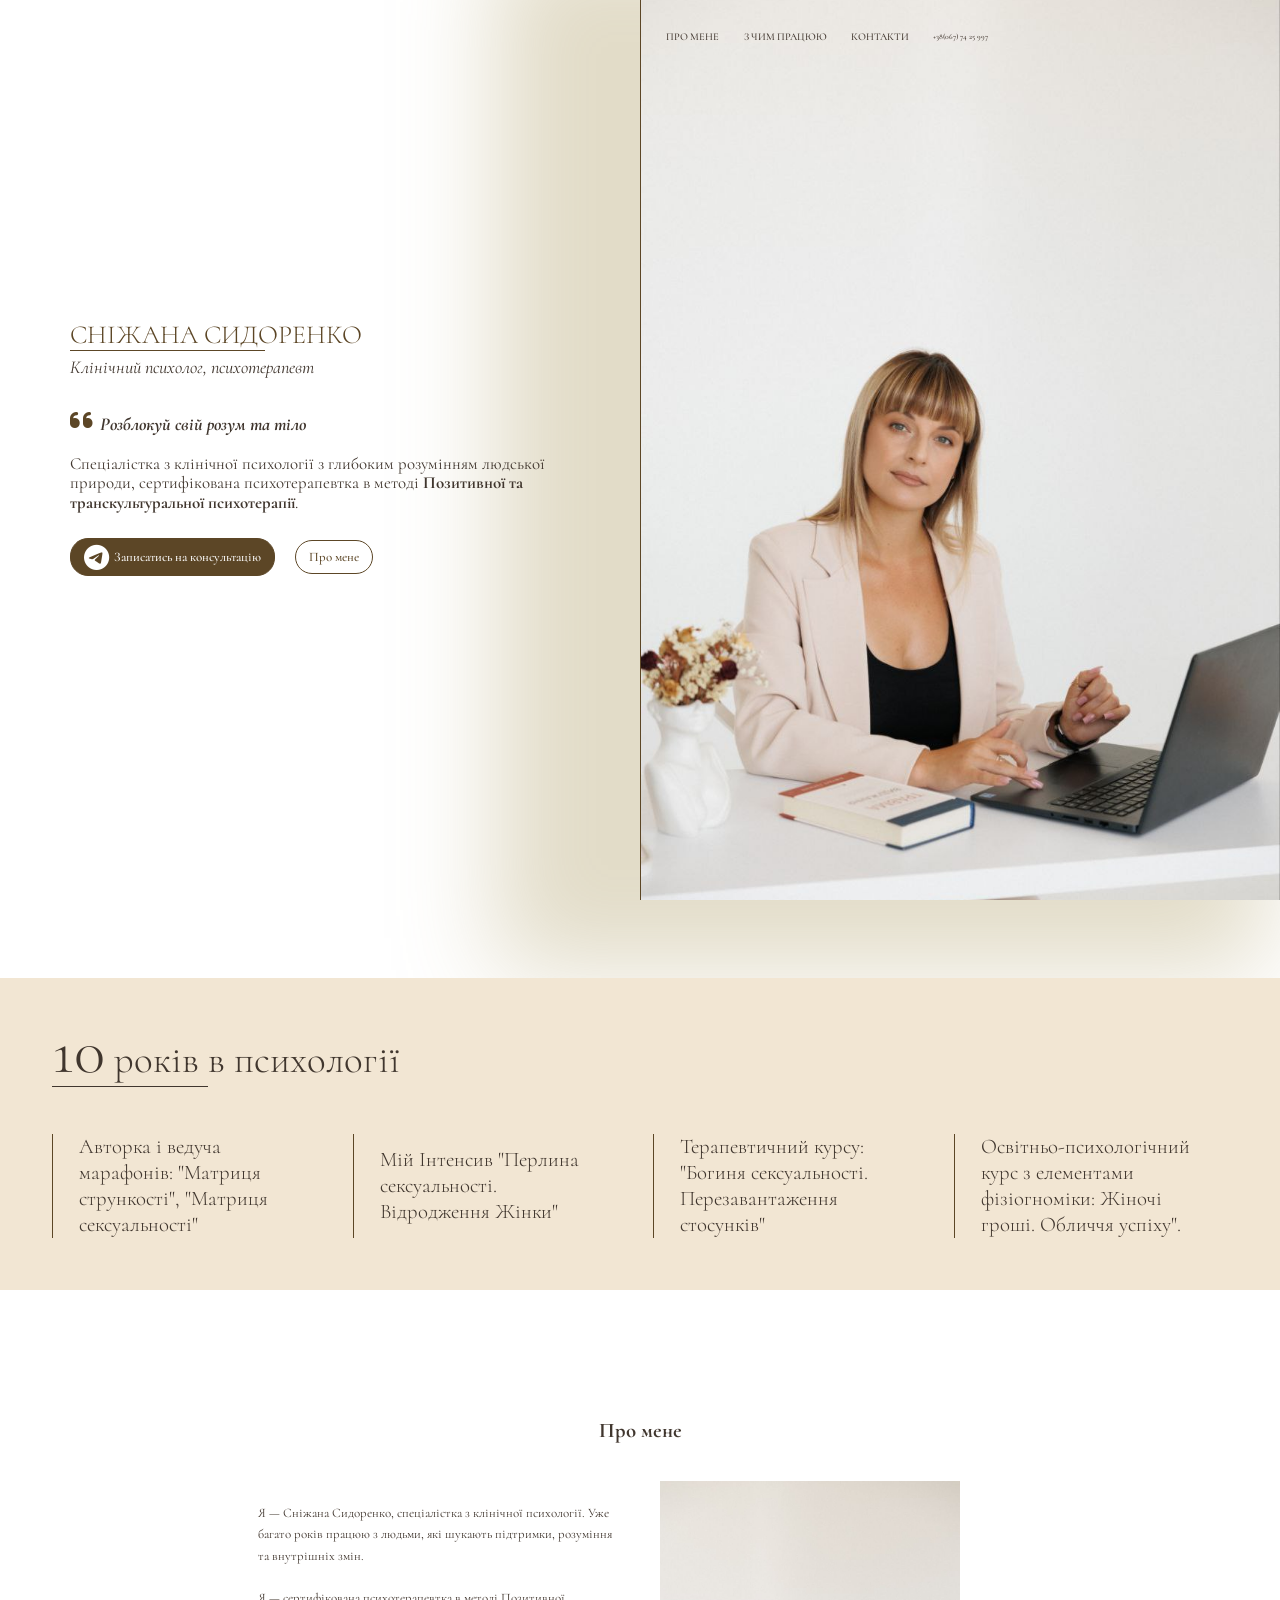
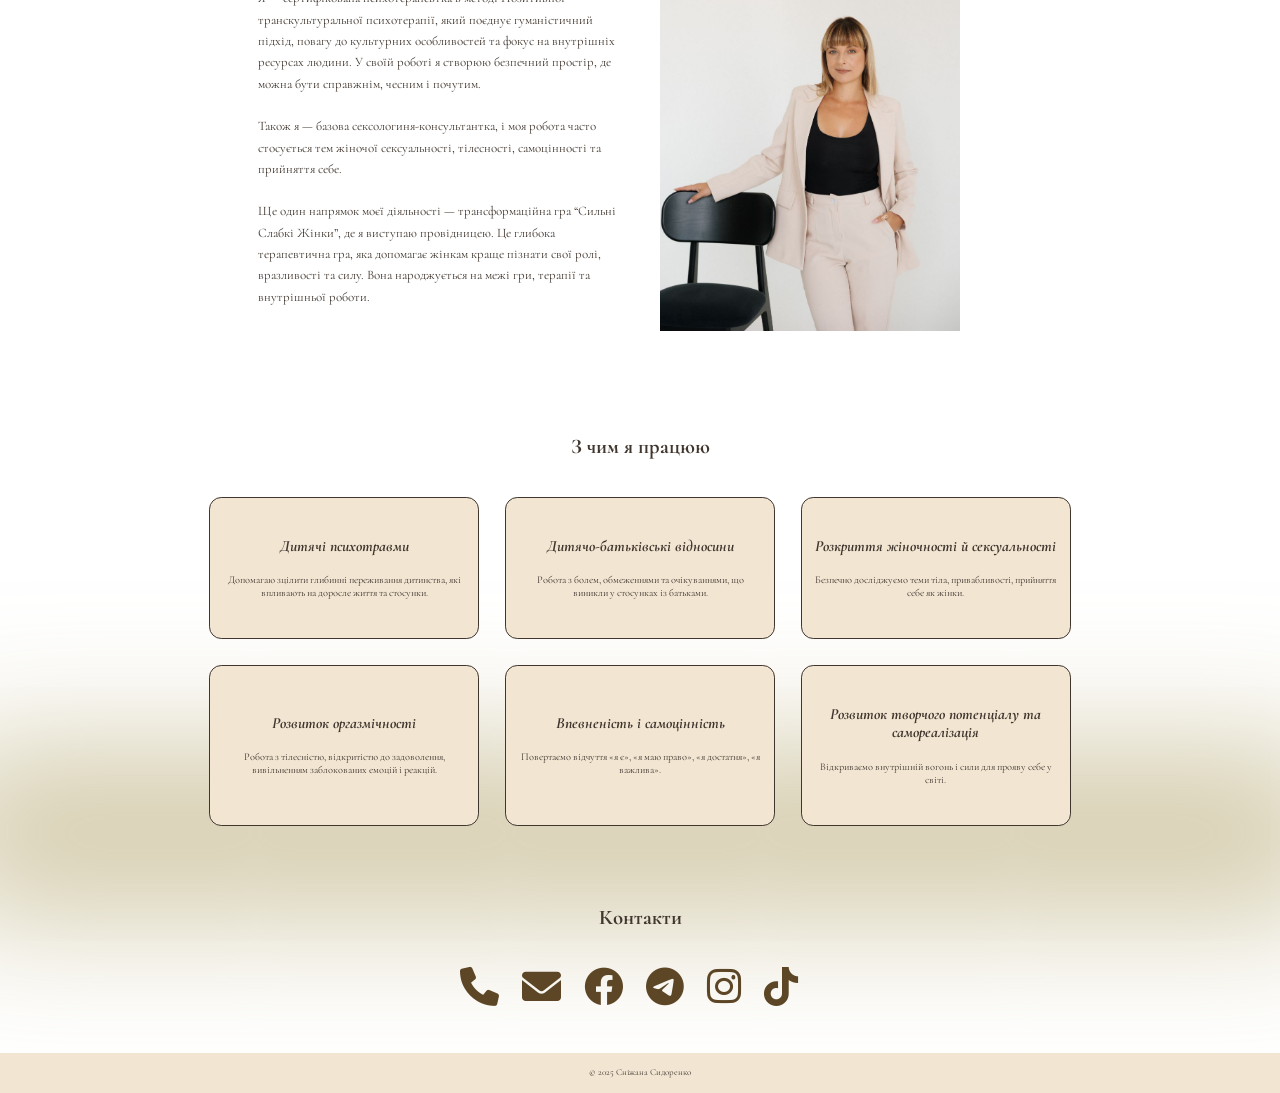
==== index.html @ c7daa20e "Add files via upload" ====
<!DOCTYPE html>
<html lang="uk">

<head>
    <meta charset="UTF-8">
    <meta name="viewport" content="width=device-width, initial-scale=1.0">
    <title>Сніжана Сидоренко</title>
    <link rel="stylesheet" href="style.css">
    <link href="https://fonts.googleapis.com/css2?family=Raleway:wght@400;700&display=swap" rel="stylesheet">
    <link rel="stylesheet" href="https://cdnjs.cloudflare.com/ajax/libs/font-awesome/6.0.0/css/all.min.css">
</head>

<body>
    <header>
        <div class="header-text">
            <div class="text reveal">
                <h1>Сніжана Сидоренко</h1>
                <em>Клінічний психолог, психотерапевт</em>
                <p>
                    <b><em> <i class="fa-solid fa-quote-left"></i>Розблокуй свій розум та тіло</em></b>
                    <br> <br>
                    Спеціалістка з клінічної психології з глибоким розумінням людської природи, сертифікована
                    психотерапевтка в методі
                    <b>Позитивної та транскультуральної психотерапії</b>.
                </p>
                <div class="buttons">
                    <a href="https://t.me/PsychologistSneg" target="_blank" class="main-button"><i
                            class="fab fa-telegram"></i>Записатись на
                        консультацію</a>
                    <a href="#about">Про мене</a>
                </div>
            </div>
        </div>
        <div class="image">
            <nav>
                <a href="#about">Про мене</a>
                <a href="#services">З чим працюю</a>
                <a href="#contact">Контакти</a>
                <a href="tel:+380677425997">+38(067) 74 25 997</a>
            </nav>
            <img src="images/1.jpeg" alt="Фото психолога">
        </div>
    </header>

    <section class="write reveal">
        <h2><span>10</span> років в психології</h2>
        <div class="list">
            <div>Авторка і ведуча марафонів: "Матриця стрункості",
                "Матриця сексуальності"</div>
            <div>Мій Інтенсив "Перлина сексуальності. Відродження Жінки"</div>
            <div>Терапевтичний курсу: "Богиня сексуальності. Перезавантаження стосунків"</div>
            <div>Освітньо-психологічний курс з елементами фізіогноміки: Жіночі гроші. Обличчя успіху".</div>
        </div>
    </section>

    <section id="about" class="reveal">
        <h2>Про мене</h2>
        <div class="text-about">
            <p>Я — Сніжана Сидоренко, спеціалістка з клінічної психології. Уже багато років працюю з людьми, які шукають
                підтримки,
                розуміння та внутрішніх змін. <br> <br>

                Я — сертифікована психотерапевтка в методі Позитивної транскультуральної психотерапії, який поєднує
                гуманістичний
                підхід, повагу до культурних особливостей та фокус на внутрішніх ресурсах людини. У своїй роботі я
                створюю безпечний
                простір, де можна бути справжнім, чесним і почутим. <br> <br>

                Також я — базова сексологиня-консультантка, і моя робота часто стосується тем жіночої сексуальності,
                тілесності,
                самоцінності та прийняття себе. <br> <br>

                Ще один напрямок моєї діяльності — трансформаційна гра “Сильні Слабкі Жінки”, де я виступаю провідницею.
                Це глибока
                терапевтична гра, яка допомагає жінкам краще пізнати свої ролі, вразливості та силу. Вона народжується
                на межі гри,
                терапії та внутрішньої роботи.</p>
            <img src="images/2.jpeg" alt="Сніжана Сидоренко">
        </div>


    </section>

    <section id="services" class="reveal">
        <h2>З чим я працюю</h2>
        <div class="work-grid">
            <div class="work-item">
                <em>Дитячі психотравми</em>
                <p>Допомагаю зцілити глибинні переживання дитинства, які впливають на доросле життя та стосунки.
                </p>
            </div>
            <div class="work-item">
                <em>Дитячо-батьківські відносини</em>
                <p>Робота з болем, обмеженнями та очікуваннями, що виникли у стосунках із батьками.</p>
            </div>
            <div class="work-item">
                <em>Розкриття жіночності й сексуальності</em>
                <p>Безпечно досліджуємо теми тіла, привабливості, прийняття себе як жінки.</p>
            </div>
            <div class="work-item">
                <em>Розвиток оргазмічності</em>
                <p>Робота з тілесністю, відкритістю до задоволення, вивільненням заблокованих емоцій і реакцій.</p>
            </div>
            <div class="work-item">
                <em>Впевненість і самоцінність</em>
                <p>Повертаємо відчуття «я є», «я маю право», «я достатня», «я важлива».</p>
            </div>
            <div class="work-item">
                <em>Розвиток творчого потенціалу та самореалізація</em>
                <p>Відкриваємо внутрішній вогонь і сили для прояву себе у світі.
                </p>
            </div>
        </div>
    </section>

    <section id="contact" class="reveal">
        <h2>Контакти</h2>
        <div class="contacts">
            <div class="icons">
                <a href="tel:+380677425997"><i class="fa-solid fa-phone"></i></a>
                <a href="mailto:cnejok4@gmail.com"><i class="fas fa-envelope"></i></a>
                <a target="_blank"
                    href="https://www.facebook.com/people/%D0%A1%D0%B8%D0%B4%D0%BE%D1%80%D0%B5%D0%BD%D0%BA%D0%BE-%D0%A1%D0%BD%D1%96%D0%B6%D0%B0%D0%BD%D0%B0/pfbid0323QjcKjponTv8H97LhaGajrNtHAAuqPMR6hHQBJWo1WVkYhXFxsLwSu2cYPGvRdwl/?rdid=iK1Uwpku7ucHTf07&share_url=https%3A%2F%2Fwww.facebook.com%2Fshare%2F1EVuGvAqHb%2F"><i
                        class="fab fa-facebook"></i></a>
                <a href="https://t.me/PsychologistSneg" target="_blank"><i class="fab fa-telegram"></i></a>
                <a href="https://www.instagram.com/psycholog__snizhana_sydorenko" class="main-button" target="_blank">
                    <i class="fab fa-instagram"></i>
                </a>
                <a href="https://www.tiktok.com/@sydorenkopsychologist" class="main-button" target="_blank">
                    <i class="fab fa-tiktok"></i>
                </a>
            </div>
        </div>
    </section>

    <footer>
        <p>&copy; 2025 Сніжана Сидоренко</p>
    </footer>
    <script>
        const reveals = document.querySelectorAll('.reveal');

        const observer = new IntersectionObserver((entries) => {
            entries.forEach(entry => {
                if (entry.isIntersecting) {
                    entry.target.classList.add('active');
                }
            });
        }, { threshold: 0.1 });

        reveals.forEach(el => observer.observe(el));
    </script>
</body>

</html>
---- style.css ----
@import url('https://fonts.googleapis.com/css2?family=Cormorant:ital,wght@0,300..700;1,300..700&display=swap');

:root {
  --main_color: #5c4626;
  --text_color: #40362e;
  --back-color: #f2e6d3;
}

*,
::before,
::after {
  padding: 0;
  margin: 0;
  box-sizing: border-box;
}

html {
  font-size: 13px;
}

body {
  font-family: 'Cormorant', sans-serif;
  color: var(--text_color);
  scroll-behavior: smooth;
  line-height: 1.64rem;
}

.reveal {
  opacity: 0;
  transform: translateY(40px);
  transition: all 0.8s ease;
}
.reveal.active {
  opacity: 1;
  transform: translateY(0);
}

header {
  animation: fadeIn 2s;
  display: grid;
  grid-template-columns: 1fr 1fr;
  height: 100vh;
  position: relative;
}

.header-text {
  display: flex;
  flex-direction: column;
  justify-content: center;
  padding: 2rem;
}

.text {
  width: 500px;
  margin: 70px auto;
  z-index: 10;
}

.pt-4 {
  padding-top: 8rem;
}

h1 {
  margin-bottom: 0.9rem;
  position: relative;
  display: flex;
  align-items: center;
  text-transform: uppercase;
  font-weight: 200;
  color: var(--main_color);
  line-height: 1.7rem;
}

h2 span {
  font-size: 5rem;
}

h1::after {
  content: '';
  position: absolute;
  left: 0;
  top: 2rem;
  width: 15rem;
  background-color: var(--main_color);
  height: 1px;
}

.text p {
  margin: 2rem 0;
  font-size: 1.3rem;
  line-height: 1.5rem;
}

.text em {
  font-size: 1.4rem;
}

.text em i {
  font-size: 2rem;
  color: var(--main_color);
  padding-right: 0.5rem;
}

.buttons {
  display: flex;
  align-items: center;
}

.buttons a {
  display: flex;
  align-items: center;
  border-radius: 18px;
  border: 1px solid var(--main_color);
  padding: 0.4rem 1rem;
  text-decoration: none;
  transition: background-color 0.3s, color 0.3s;
  margin-right: 1.5rem;
  color: var(--main_color);
  font-weight: 500;
}

.buttons a i {
  margin-right: 5px;
  font-size: 2rem;
}

.buttons a:hover {
  background-color: var(--main_color);
  color: #fff;
}

.buttons a:hover i {
  color: var(--main_color);
}

.buttons a.main-button {
  background-color: var(--main_color);
  color: #fff;
}

.buttons a.main-button:hover {
  background-color: #fff;
  color: var(--main_color);
}

.image {
  display: flex;
  align-items: center;
  justify-content: center;
  position: relative;
  box-shadow: -80px 6px 92px 64px rgba(173, 156, 97, 0.35);
  border-left: 1px solid var(--main_color);
}

.image img {
  width: 100%;
  object-fit: cover;
  height: 100vh;
}

nav {
  display: flex;
  justify-content: flex-end;
  padding: 1rem;
  position: absolute;
  left: 0;
  top: 1rem;
  z-index: 10;
}

nav a {
  color: var(--text_color);
  text-decoration: none;
  margin: 0 0.9375rem;
  font-weight: 500;
  text-transform: uppercase;
  transition: color 0.3s;
  font-size: 0.8rem;
}

nav a:last-child {
  font-size: 0.6rem;
}

nav a:hover {
  color: var(--main_color);
}

.write {
  max-width: 100%;
  background-color: var(--back-color);
  margin-top: 6rem;
  padding: 4rem;
}

.write h2 {
  position: relative;
  text-align: left;
  font-size: 3rem;
  font-weight: 200;
  line-height: 3.4rem;
}

.write h2::after {
  content: '';
  position: absolute;
  left: 0;
  top: 4.3rem;
  width: 12rem;
  background-color: var(--text_color);
  height: 1px;
}

.list {
  display: grid;
  grid-template-columns: 1fr 1fr 1fr 1fr;
  gap: 2rem;
  margin-top: 4rem;
}

.list div {
  padding: 0 2rem;
  border-left: 1px solid var(--main_color);
  display: flex;
  align-items: center;
  justify-content: center;
  font-size: 1.6rem;
  line-height: 2rem;
  font-weight: 200;
}

.contacts {
  display: flex;
  flex-direction: column;
  align-items: center;
  justify-content: center;
}

.contacts a {
  display: flex;
  align-items: center;
  text-decoration: none;
  margin-bottom: 0.5rem;
  transition: color 0.3s;
  font-size: 2rem;
  color: var(--text_color);
}

.contacts a:hover {
  color: var(--main_color);
}

.contacts a:hover i {
  color: var(--main_color);
}

.contacts i {
  display: flex;
  align-items: center;
  margin-right: 10px;
  transition: transform 0.3s, color 0.3s;
}

.icons {
  display: flex;
  align-items: center;
}

.icons a {
  margin-right: 1rem;
  font-size: 3em;
  color: var(--main_color);
}

.icons a:hover i {
  transform: scale(1.2);
  color: var(--second_color);
}

section {
  padding: 3.125rem 1.25rem;
  max-width: 68.75rem;
  margin: auto;
  animation: fadeInUp 1s ease-in-out;
}

#about {
  padding: 5rem;
  margin: 5rem auto 0;
}

h2 {
  margin-bottom: 3rem;
  text-align: center;
  font-size: 1.6rem;
}

.text-about {
  display: grid;
  grid-template-columns: 1fr 1fr;
  gap: 3rem;
  align-items: center;
}

.text-about img {
  max-width: 300px;
}

.images {
  display: grid;
  grid-template-columns: 1fr 1fr 1fr 1fr;
  align-items: center;
  max-width: 80%;
  margin: 3rem auto 0;
}

.images img {
  width: 10rem;
}

.work-grid {
  display: grid;
  grid-template-columns: repeat(auto-fit, minmax(17.5rem, 1fr));
  gap: 2rem;
  margin-top: 2.5rem;
}

.work-item {
  background: var(--back-color);
  padding: 3rem 1rem;
  border-radius: 0.9375rem;
  text-align: center;
  transition: transform 0.3s ease;
  display: flex;
  flex-direction: column;
  align-items: center;
  justify-content: center;
  position: relative;
  border: 1px solid var(--text_color);
}

.work-item:hover {
  transform: translateY(-0.3125rem);
}
.work-item img {
  width: 6.25rem;
  margin-bottom: 0.9375rem;
}

.work-item em,
.work-item p {
  display: flex;
  align-items: center;
  line-height: 2.8rem;
  justify-content: center;
}

.work-item em {
  font-size: 1.2rem;
  line-height: 1.4rem;
  font-weight: bold;
  margin-bottom: 1.4rem;
}

.work-item p {
  line-height: 1rem;
  font-size: 0.8rem;
}

#contact {
  max-width: 100%;
  max-width: ;
}

footer {
  background: var(--back-color);
  text-align: center;
  padding: 0.7rem 0.625rem;
  font-size: 0.7em;
  box-shadow: 1px -240px 140px 64px rgba(173, 156, 97, 0.55);
}

@keyframes fadeIn {
  from {
    opacity: 0;
  }
  to {
    opacity: 1;
  }
}
@keyframes fadeInUp {
  from {
    opacity: 0;
    transform: translateY(1.25rem);
  }
  to {
    opacity: 1;
    transform: translateY(0);
  }
}

@media only screen and (max-width: 1024px) {
  header {
    display: flex;
    flex-direction: column;
    height: auto;
  }
  .buttons {
    flex-direction: column;
    gap: 10px;
  }
  .buttons a {
    width: 90%;
    margin: 0 auto;
    text-align: center;
    align-items: center;
    justify-content: center;
  }
  nav {
    display: none;
  }
  .header-text {
    margin-bottom: 0;
    position: absolute;
    top: 0;
    z-index: 10;
  }
  h1::after {
    display: none;
  }
  .text {
    margin-top: 10px;
  }
  #about {
    margin-top: 0;
  }
  .image {
    border: 0;
  }
  .list,
  .text-about {
    display: flex;
    flex-direction: column;
  }
}

@media only screen and (max-width: 700px) {
  .text {
    width: auto;
  }
  nav {
    flex-direction: column;
  }
  nav a {
    margin-left: 10px;
  }
  #about {
    padding: 2rem;
  }
  .contacts-bottom img {
    width: 16rem;
  }
  .work-item em {
    line-height: 1.6rem;
  }
}
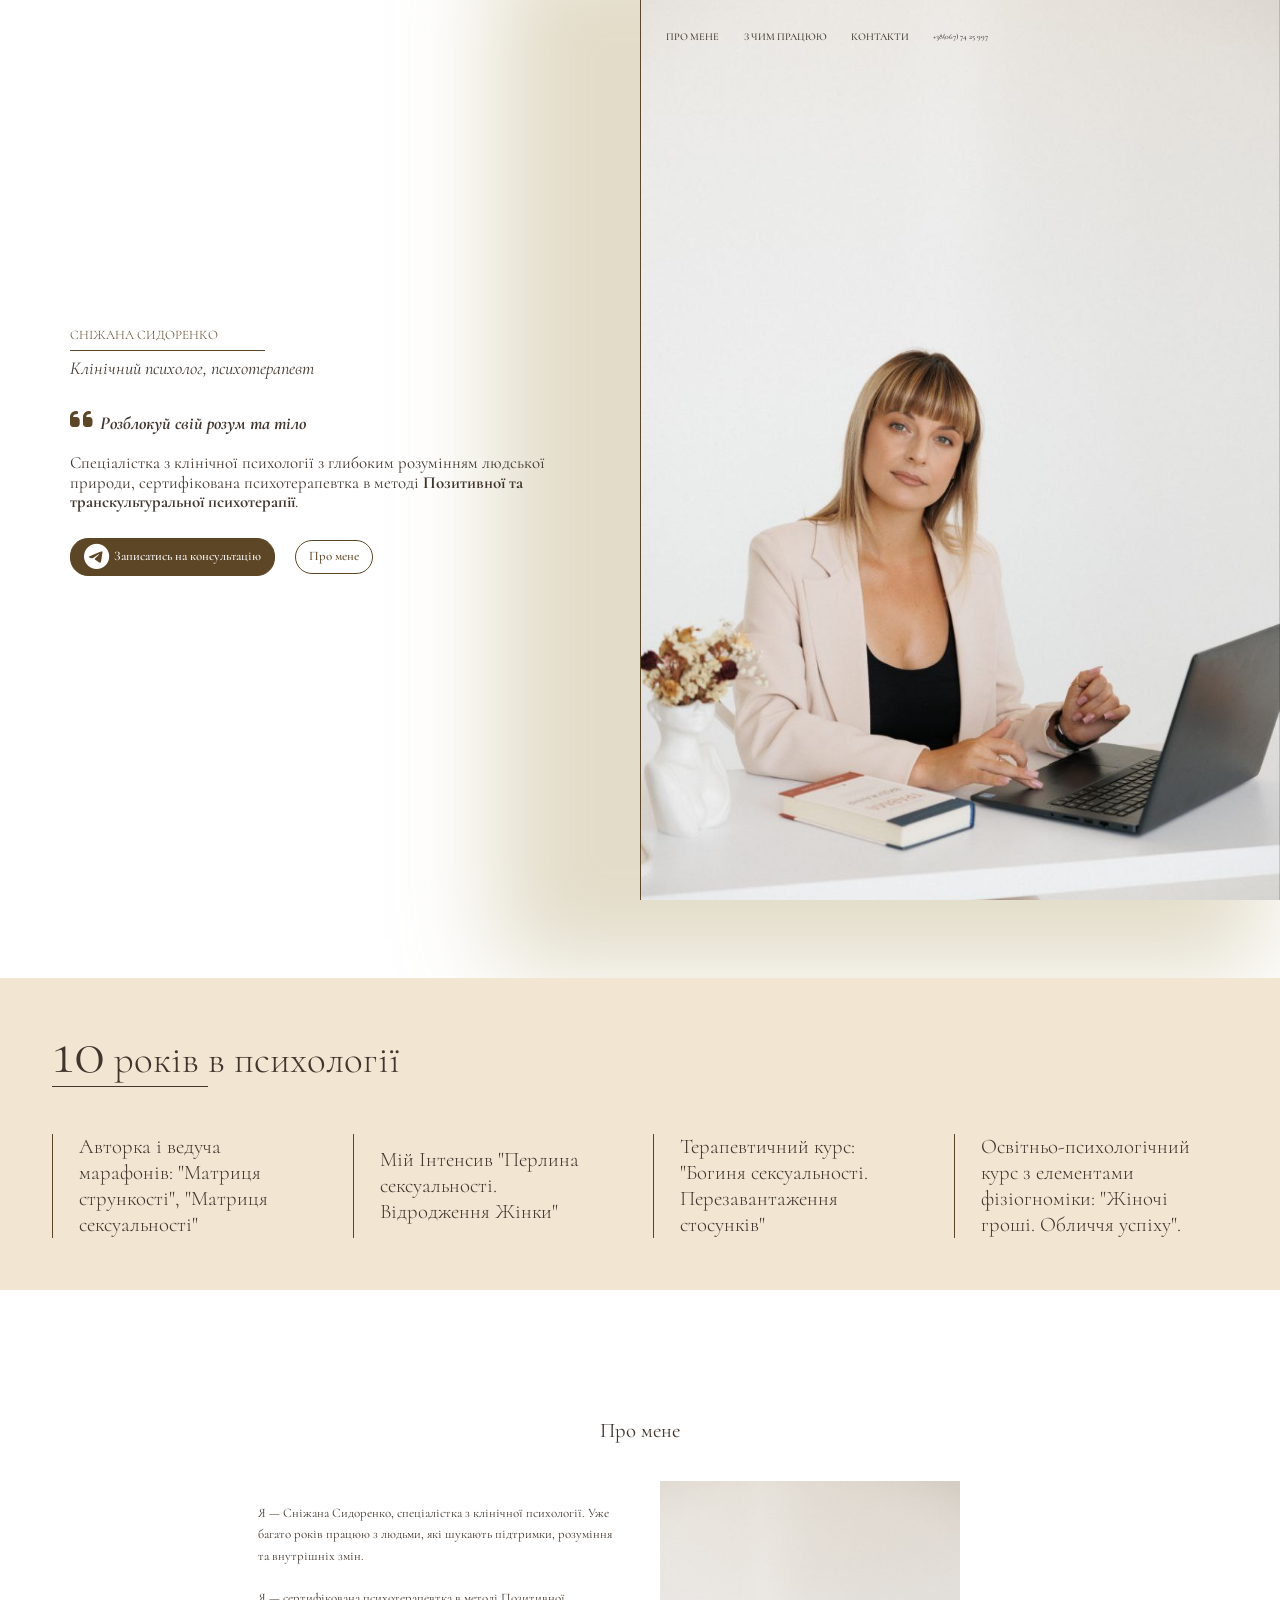
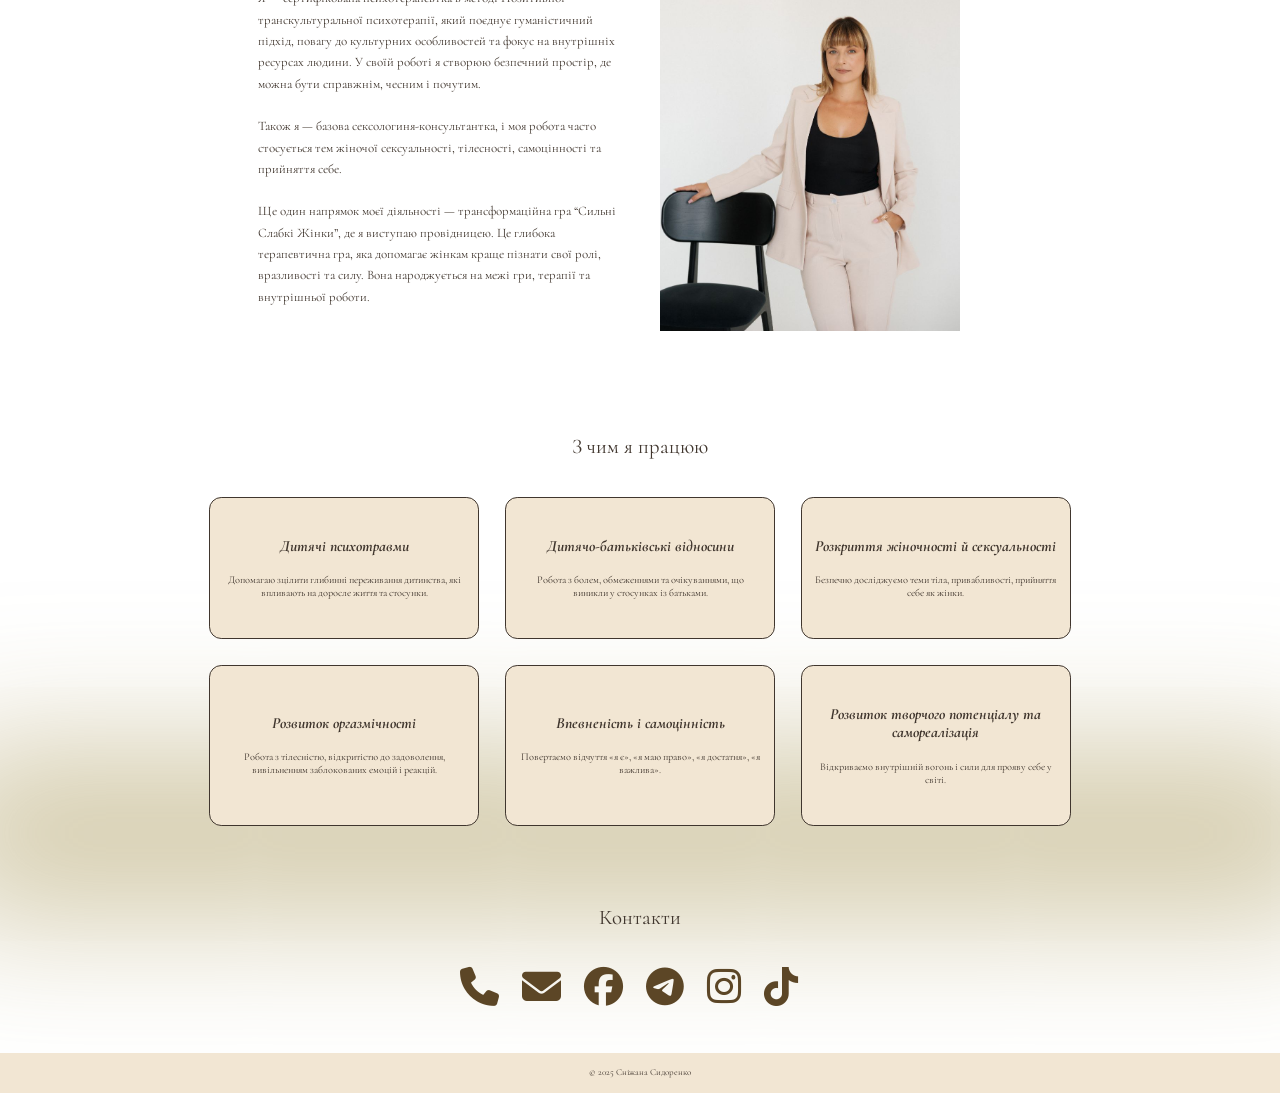
==== commit 99b05ceb: "Update index.html" ====
--- a/index.html
+++ b/index.html
@@ -6,8 +6,10 @@
     <meta name="viewport" content="width=device-width, initial-scale=1.0">
     <title>Сніжана Сидоренко</title>
     <link rel="stylesheet" href="style.css">
-    <link href="https://fonts.googleapis.com/css2?family=Raleway:wght@400;700&display=swap" rel="stylesheet">
-    <link rel="stylesheet" href="https://cdnjs.cloudflare.com/ajax/libs/font-awesome/6.0.0/css/all.min.css">
+    <link
+        href="https://fonts.googleapis.com/css2?family=Playfair+Display:wght@400;700&family=Montserrat:wght@400;700&display=swap"
+        rel="stylesheet">
+    <link rel="stylesheet" href="https://cdnjs.cloudflare.com/ajax/libs/font-awesome/6.4.0/css/all.min.css">
 </head>
 
 <body>
@@ -48,8 +50,8 @@
             <div>Авторка і ведуча марафонів: "Матриця стрункості",
                 "Матриця сексуальності"</div>
             <div>Мій Інтенсив "Перлина сексуальності. Відродження Жінки"</div>
-            <div>Терапевтичний курсу: "Богиня сексуальності. Перезавантаження стосунків"</div>
-            <div>Освітньо-психологічний курс з елементами фізіогноміки: Жіночі гроші. Обличчя успіху".</div>
+            <div>Терапевтичний курс: "Богиня сексуальності. Перезавантаження стосунків"</div>
+            <div>Освітньо-психологічний курс з елементами фізіогноміки: "Жіночі гроші. Обличчя успіху".</div>
         </div>
     </section>
 
@@ -151,4 +153,4 @@
     </script>
 </body>
 
-</html>+</html>
--- a/style.css
+++ b/style.css
@@ -6,12 +6,97 @@
   --back-color: #f2e6d3;
 }
 
+/**
+ * Reset styles by Mykhailo Petrov
+ *
+ * https://petrov.net.ua/why-do-you-need-to-clear-reset-css-styles/
+ *
+ * v.3.0.0
+ *
+ */
+
 *,
-::before,
-::after {
+*::before,
+*::after {
   padding: 0;
   margin: 0;
+  border: 0;
+  -webkit-box-sizing: border-box;
   box-sizing: border-box;
+}
+
+*:focus {
+  outline: none;
+}
+
+html,
+body {
+  height: 100%;
+  min-width: 320px;
+  line-height: 1;
+}
+
+body {
+  color: #000000;
+  font-size: 1rem;
+  -ms-text-size-adjust: 100%;
+  -moz-text-size-adjust: 100%;
+  -webkit-text-size-adjust: 100%;
+  -webkit-font-smoothing: antialiased; /* Згладжування шрифту для macOS */
+  -moz-osx-font-smoothing: grayscale; /* Згладжування шрифту для macOS */
+}
+
+input,
+button,
+textarea {
+  font-family: inherit;
+  font-size: inherit;
+  font-weight: inherit;
+  color: inherit;
+}
+
+button {
+  cursor: pointer;
+  color: inherit;
+  background-color: inherit;
+}
+
+a {
+  color: inherit;
+  text-decoration: none;
+}
+
+a:link,
+a:visited {
+  text-decoration: none;
+}
+
+a:hover {
+  text-decoration: none;
+}
+
+ul,
+ol,
+li {
+  list-style: none;
+}
+
+img {
+  max-width: 100%;
+  height: auto;
+  vertical-align: top; /* щоб не було артефактного відступу знизу */
+  object-fit: cover;
+}
+
+h1,
+h2,
+h3,
+h4,
+h5,
+h6 {
+  font-weight: inherit;
+  font-size: inherit;
+  line-height: inherit;
 }
 
 html {
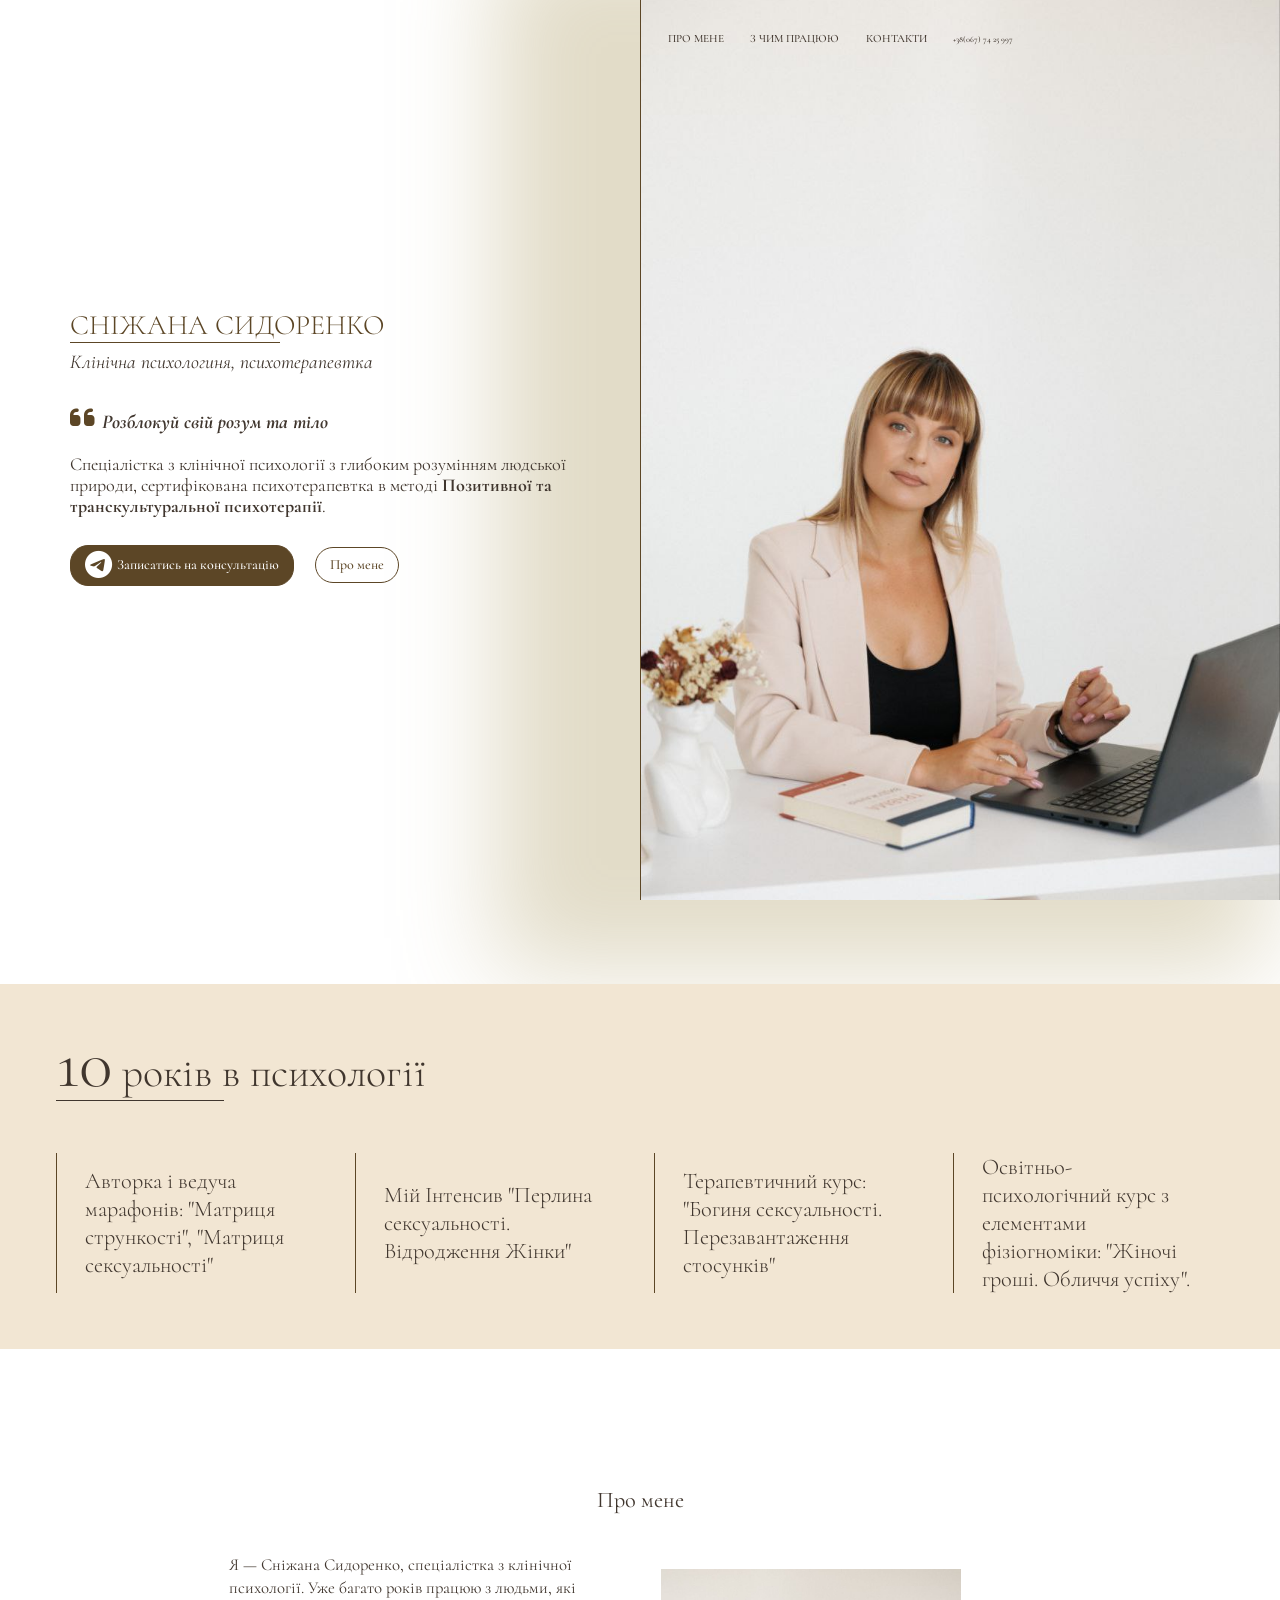
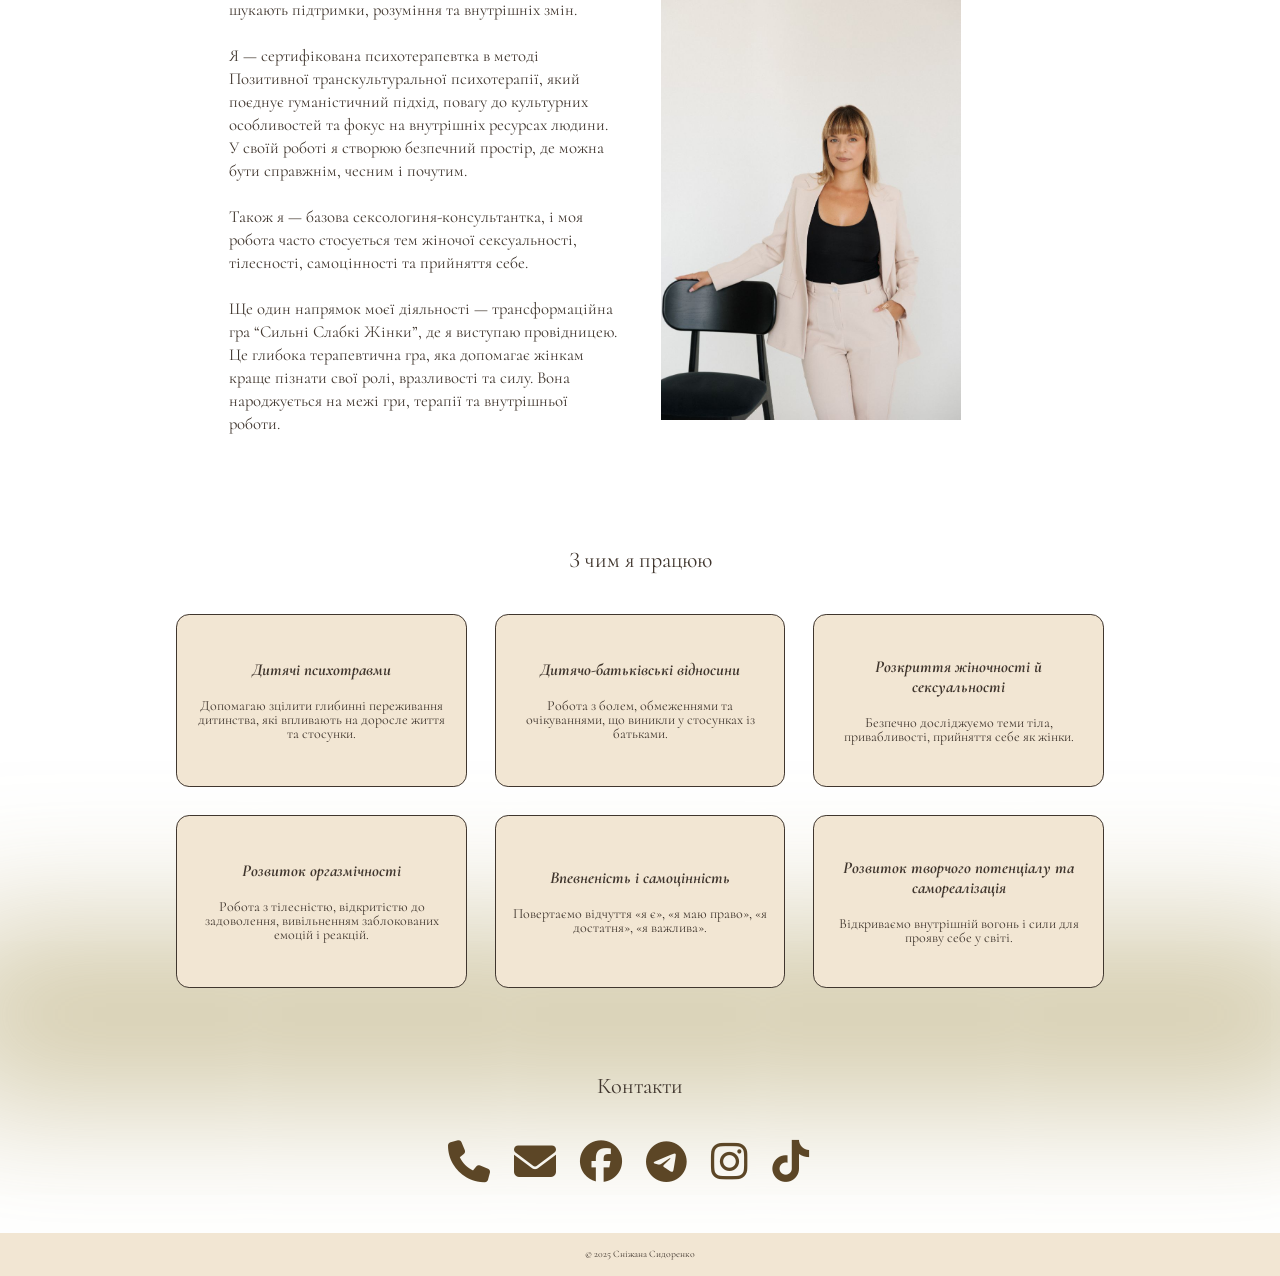
==== commit d5c67f90: "Update index.html" ====
--- a/index.html
+++ b/index.html
@@ -17,7 +17,7 @@
         <div class="header-text">
             <div class="text reveal">
                 <h1>Сніжана Сидоренко</h1>
-                <em>Клінічний психолог, психотерапевт</em>
+                <em>Клінічна психологиня, психотерапевтка</em>
                 <p>
                     <b><em> <i class="fa-solid fa-quote-left"></i>Розблокуй свій розум та тіло</em></b>
                     <br> <br>
--- a/style.css
+++ b/style.css
@@ -100,7 +100,7 @@
 }
 
 html {
-  font-size: 13px;
+  font-size: 14px;
 }
 
 body {
@@ -154,6 +154,7 @@
   font-weight: 200;
   color: var(--main_color);
   line-height: 1.7rem;
+  font-size: 2rem;
 }
 
 h2 span {
@@ -387,6 +388,10 @@
   align-items: center;
 }
 
+.text-about p {
+  font-size: 1.2rem;
+}
+
 .text-about img {
   max-width: 300px;
 }
@@ -449,7 +454,6 @@
 
 .work-item p {
   line-height: 1rem;
-  font-size: 0.8rem;
 }
 
 #contact {
@@ -548,4 +552,8 @@
   .work-item em {
     line-height: 1.6rem;
   }
-}
+
+  .image img {
+    padding-top: 105px;
+  }
+}
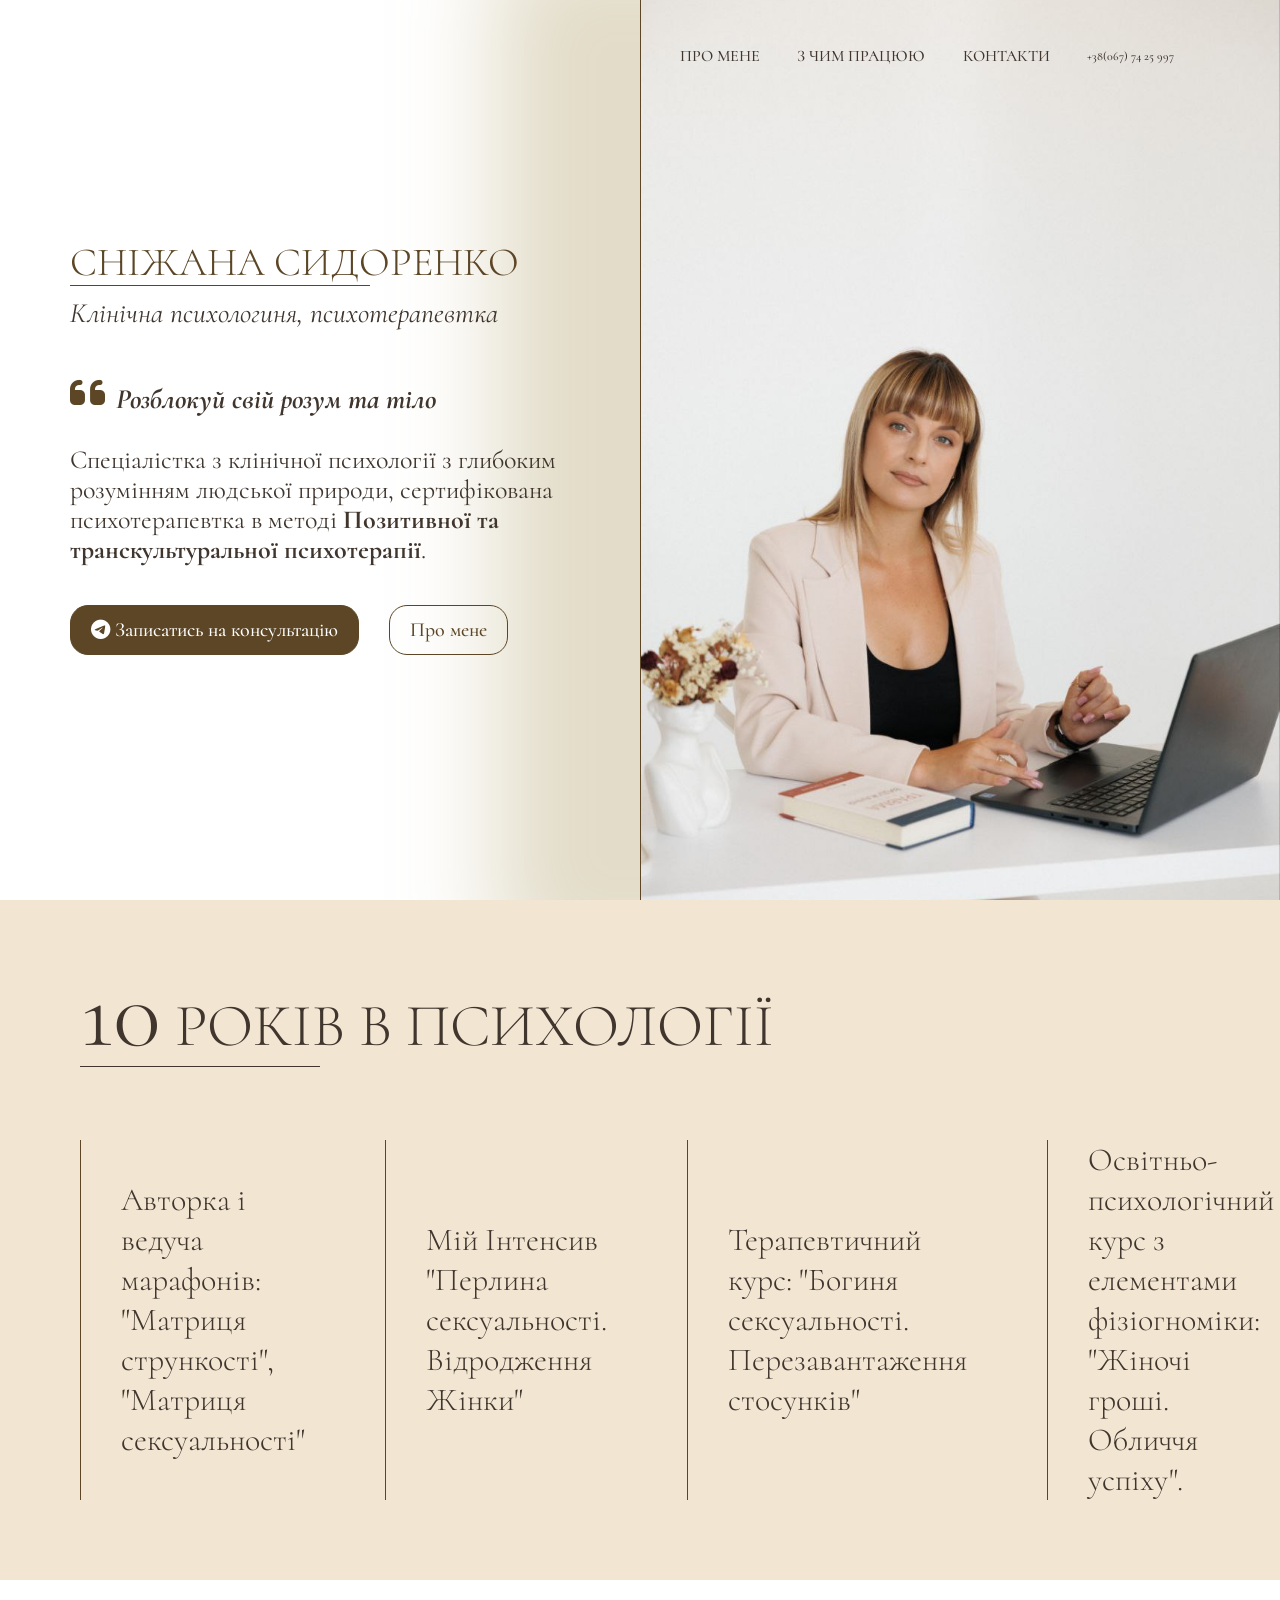
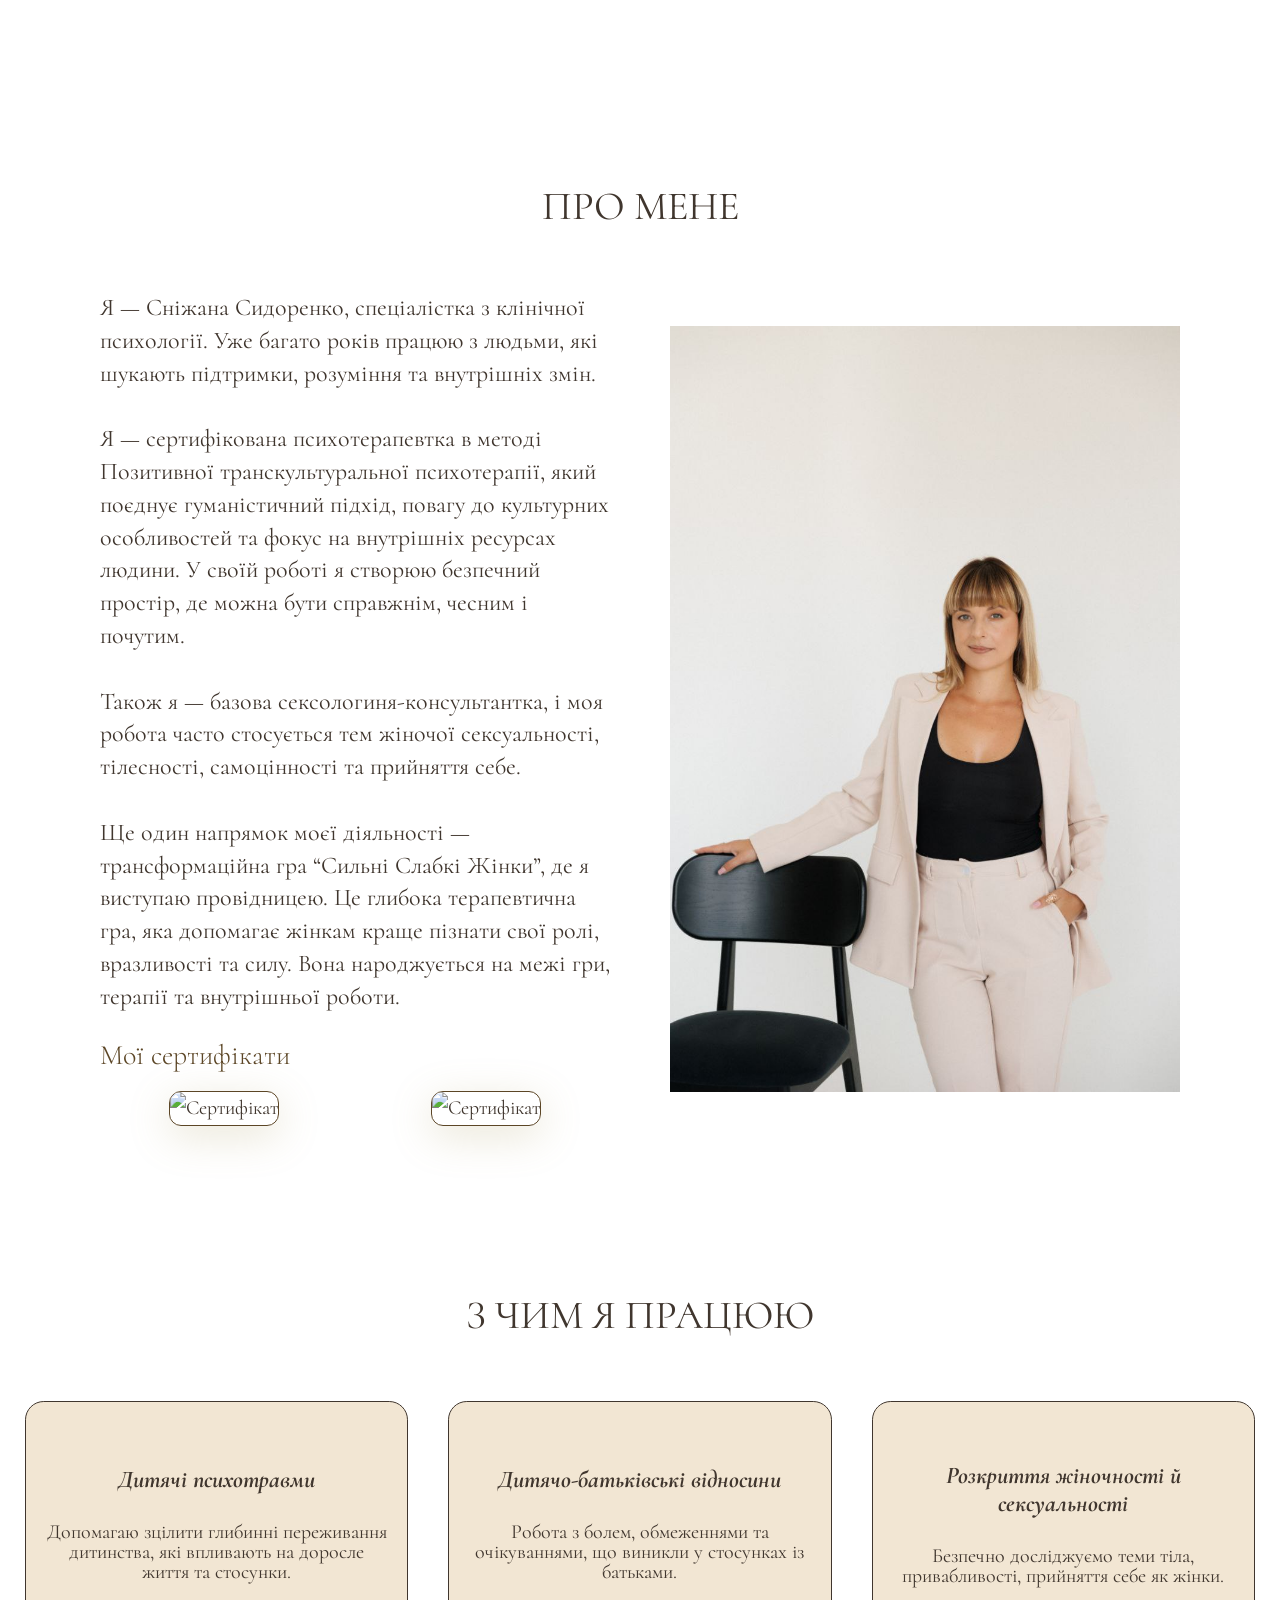
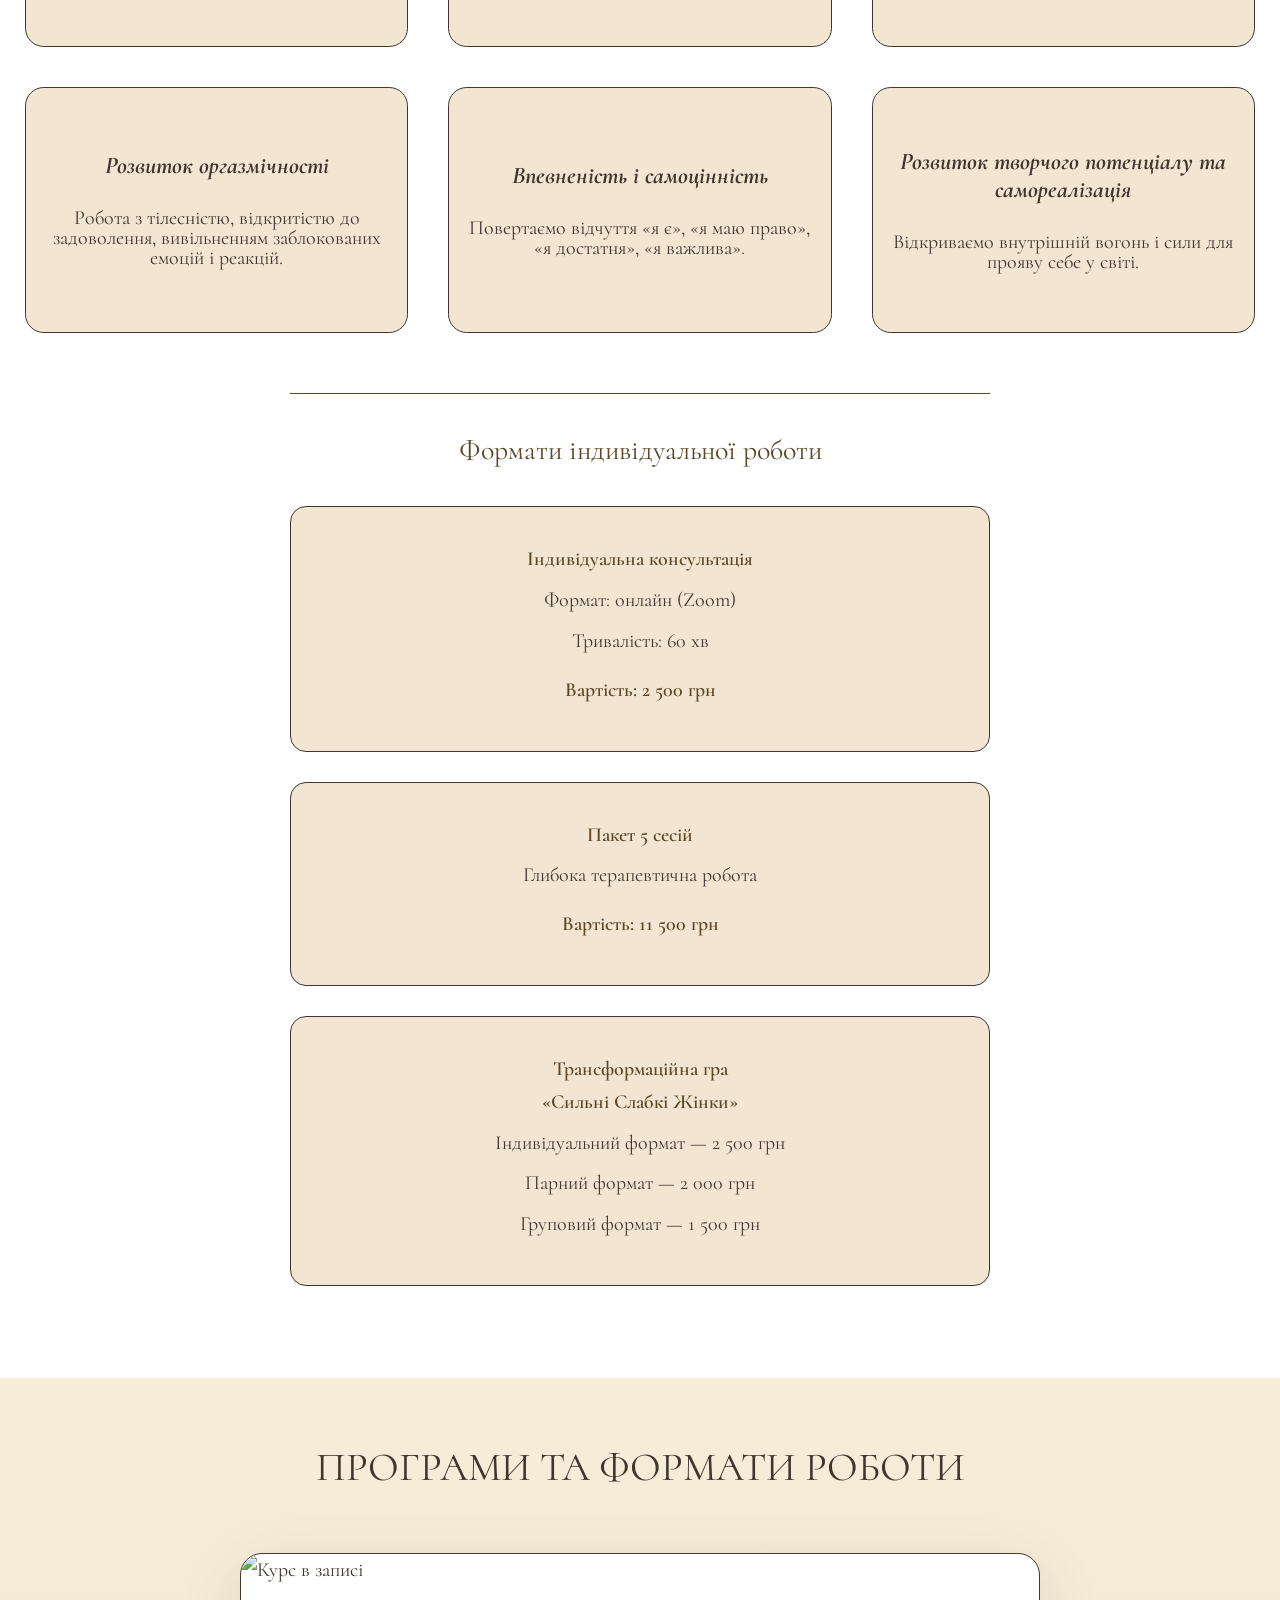
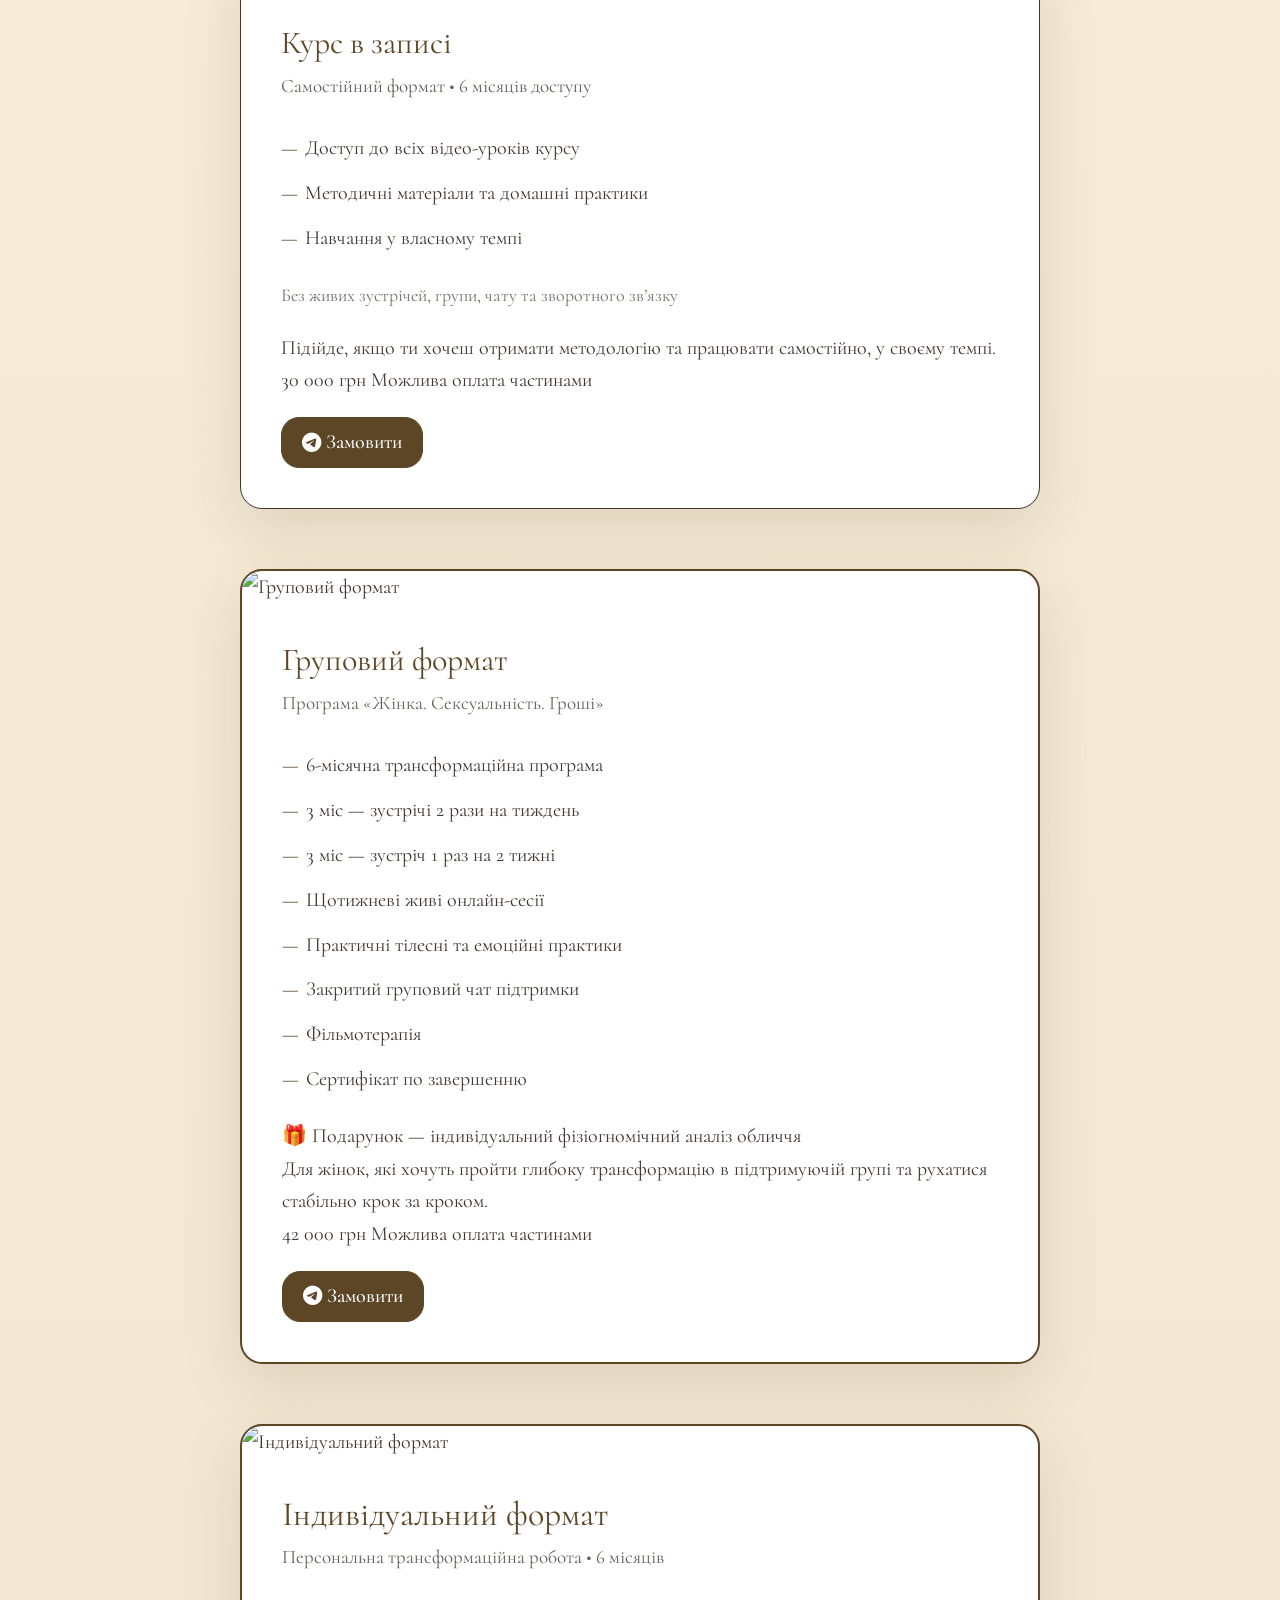
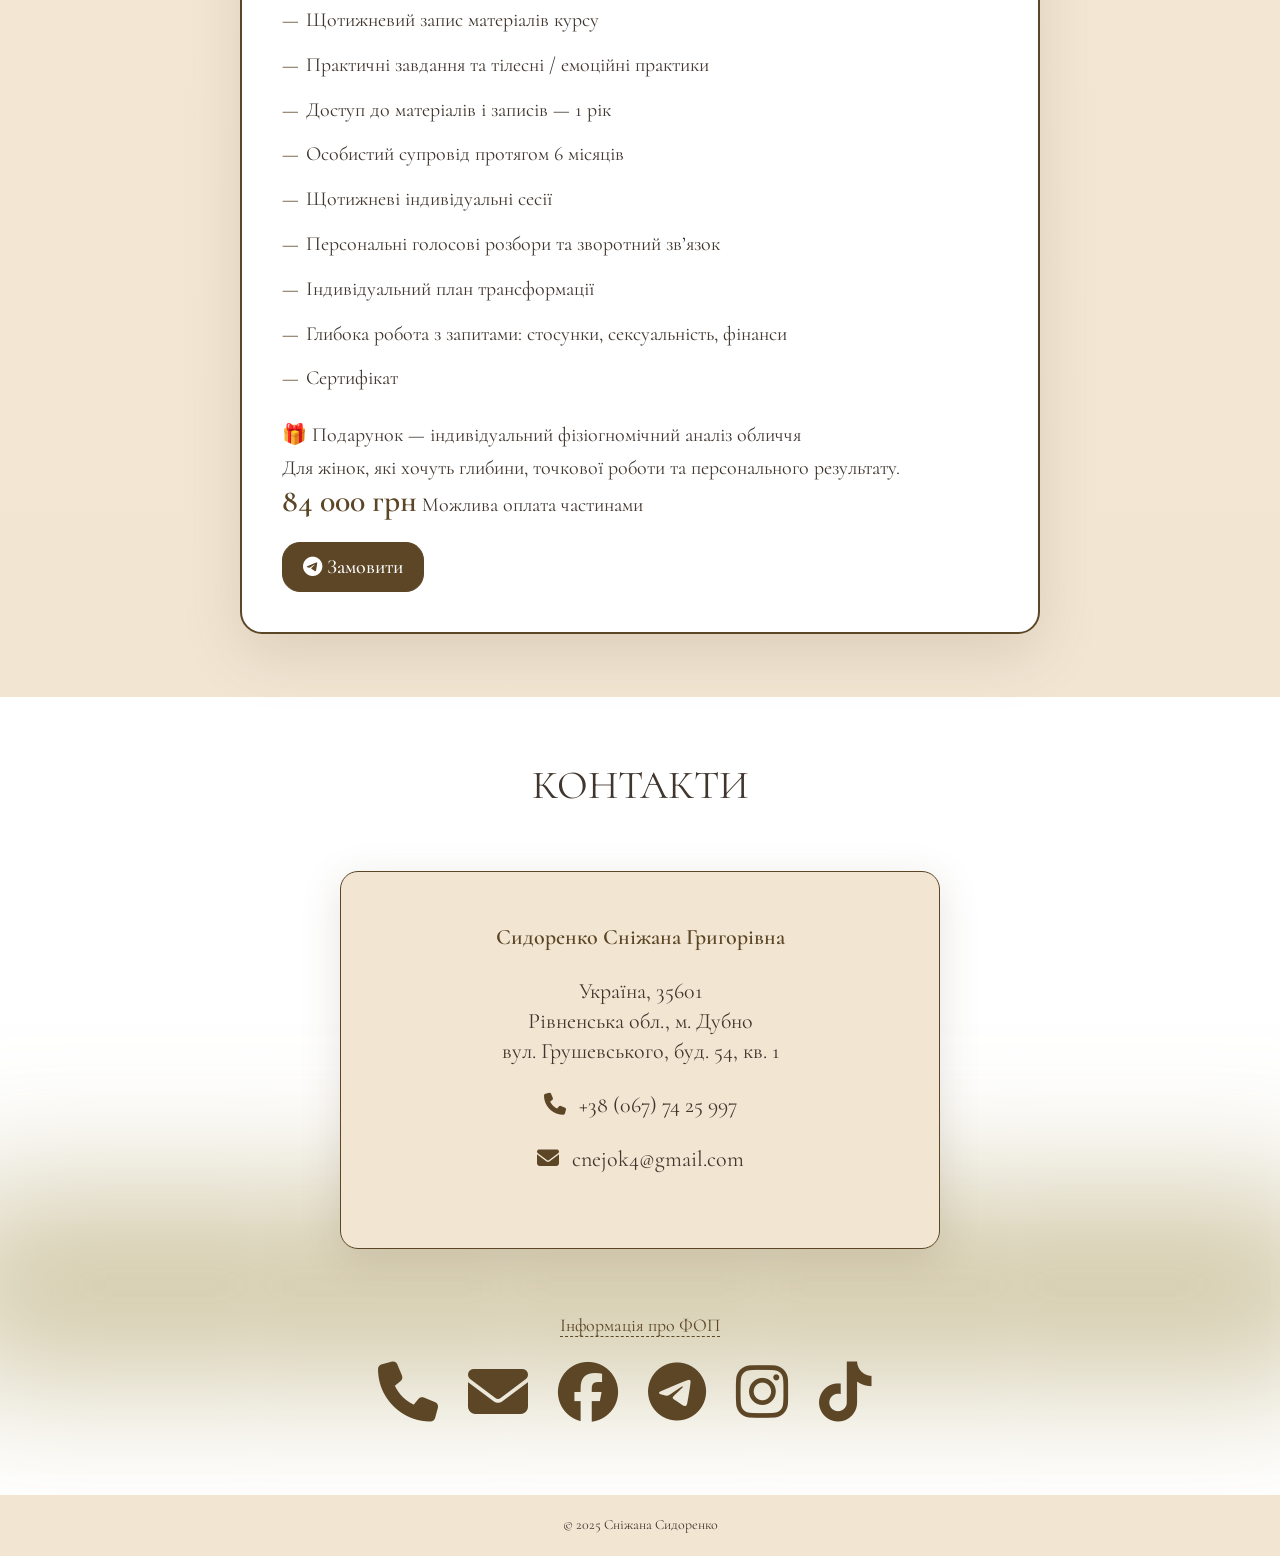
==== commit e679e9eb: "Add files via upload" ====
--- a/index.html
+++ b/index.html
@@ -1,156 +1,488 @@
-<!DOCTYPE html>
+<!doctype html>
 <html lang="uk">
-
-<head>
-    <meta charset="UTF-8">
-    <meta name="viewport" content="width=device-width, initial-scale=1.0">
+  <head>
+    <meta charset="UTF-8" />
+    <meta name="viewport" content="width=device-width, initial-scale=1.0" />
     <title>Сніжана Сидоренко</title>
-    <link rel="stylesheet" href="style.css">
+    <link rel="stylesheet" href="style.css" />
     <link
-        href="https://fonts.googleapis.com/css2?family=Playfair+Display:wght@400;700&family=Montserrat:wght@400;700&display=swap"
-        rel="stylesheet">
-    <link rel="stylesheet" href="https://cdnjs.cloudflare.com/ajax/libs/font-awesome/6.4.0/css/all.min.css">
-</head>
-
-<body>
+      href="https://fonts.googleapis.com/css2?family=Playfair+Display:wght@400;700&family=Montserrat:wght@400;700&display=swap"
+      rel="stylesheet"
+    />
+    <link
+      rel="stylesheet"
+      href="https://cdnjs.cloudflare.com/ajax/libs/font-awesome/6.4.0/css/all.min.css"
+    />
+  </head>
+
+  <body>
     <header>
-        <div class="header-text">
-            <div class="text reveal">
-                <h1>Сніжана Сидоренко</h1>
-                <em>Клінічна психологиня, психотерапевтка</em>
-                <p>
-                    <b><em> <i class="fa-solid fa-quote-left"></i>Розблокуй свій розум та тіло</em></b>
-                    <br> <br>
-                    Спеціалістка з клінічної психології з глибоким розумінням людської природи, сертифікована
-                    психотерапевтка в методі
-                    <b>Позитивної та транскультуральної психотерапії</b>.
-                </p>
-                <div class="buttons">
-                    <a href="https://t.me/PsychologistSneg" target="_blank" class="main-button"><i
-                            class="fab fa-telegram"></i>Записатись на
-                        консультацію</a>
-                    <a href="#about">Про мене</a>
-                </div>
-            </div>
-        </div>
-        <div class="image">
-            <nav>
-                <a href="#about">Про мене</a>
-                <a href="#services">З чим працюю</a>
-                <a href="#contact">Контакти</a>
-                <a href="tel:+380677425997">+38(067) 74 25 997</a>
-            </nav>
-            <img src="images/1.jpeg" alt="Фото психолога">
-        </div>
+      <div class="header-text">
+        <div class="text reveal">
+          <h1>Сніжана Сидоренко</h1>
+          <em>Клінічна психологиня, психотерапевтка</em>
+          <p>
+            <b
+              ><em>
+                <i class="fa-solid fa-quote-left"></i>Розблокуй свій розум та
+                тіло</em
+              ></b
+            >
+            <br />
+            <br />
+            Спеціалістка з клінічної психології з глибоким розумінням людської
+            природи, сертифікована психотерапевтка в методі
+            <b>Позитивної та транскультуральної психотерапії</b>.
+          </p>
+          <div class="buttons">
+            <a
+              href="https://t.me/PsychologistSneg"
+              target="_blank"
+              class="main-button"
+              ><i class="fab fa-telegram"></i>Записатись на консультацію</a
+            >
+            <a href="#about">Про мене</a>
+          </div>
+        </div>
+      </div>
+      <div class="image">
+        <nav>
+          <a href="#about">Про мене</a>
+          <a href="#services">З чим працюю</a>
+          <a href="#contact">Контакти</a>
+          <a href="tel:+380677425997">+38(067) 74 25 997</a>
+        </nav>
+        <img src="images/1.jpeg" alt="Фото психолога" />
+      </div>
     </header>
 
     <section class="write reveal">
-        <h2><span>10</span> років в психології</h2>
-        <div class="list">
-            <div>Авторка і ведуча марафонів: "Матриця стрункості",
-                "Матриця сексуальності"</div>
-            <div>Мій Інтенсив "Перлина сексуальності. Відродження Жінки"</div>
-            <div>Терапевтичний курс: "Богиня сексуальності. Перезавантаження стосунків"</div>
-            <div>Освітньо-психологічний курс з елементами фізіогноміки: "Жіночі гроші. Обличчя успіху".</div>
-        </div>
+      <h2><span>10</span> років в психології</h2>
+      <div class="list">
+        <div>
+          Авторка і ведуча марафонів: "Матриця стрункості", "Матриця
+          сексуальності"
+        </div>
+        <div>Мій Інтенсив "Перлина сексуальності. Відродження Жінки"</div>
+        <div>
+          Терапевтичний курс: "Богиня сексуальності. Перезавантаження стосунків"
+        </div>
+        <div>
+          Освітньо-психологічний курс з елементами фізіогноміки: "Жіночі гроші.
+          Обличчя успіху".
+        </div>
+      </div>
     </section>
 
     <section id="about" class="reveal">
-        <h2>Про мене</h2>
-        <div class="text-about">
-            <p>Я — Сніжана Сидоренко, спеціалістка з клінічної психології. Уже багато років працюю з людьми, які шукають
-                підтримки,
-                розуміння та внутрішніх змін. <br> <br>
-
-                Я — сертифікована психотерапевтка в методі Позитивної транскультуральної психотерапії, який поєднує
-                гуманістичний
-                підхід, повагу до культурних особливостей та фокус на внутрішніх ресурсах людини. У своїй роботі я
-                створюю безпечний
-                простір, де можна бути справжнім, чесним і почутим. <br> <br>
-
-                Також я — базова сексологиня-консультантка, і моя робота часто стосується тем жіночої сексуальності,
-                тілесності,
-                самоцінності та прийняття себе. <br> <br>
-
-                Ще один напрямок моєї діяльності — трансформаційна гра “Сильні Слабкі Жінки”, де я виступаю провідницею.
-                Це глибока
-                терапевтична гра, яка допомагає жінкам краще пізнати свої ролі, вразливості та силу. Вона народжується
-                на межі гри,
-                терапії та внутрішньої роботи.</p>
-            <img src="images/2.jpeg" alt="Сніжана Сидоренко">
-        </div>
-
-
+      <h2>Про мене</h2>
+      <div class="text-about">
+        <div>
+          <p>
+            Я — Сніжана Сидоренко, спеціалістка з клінічної психології. Уже
+            багато років працюю з людьми, які шукають підтримки, розуміння та
+            внутрішніх змін. <br />
+            <br />
+
+            Я — сертифікована психотерапевтка в методі Позитивної
+            транскультуральної психотерапії, який поєднує гуманістичний підхід,
+            повагу до культурних особливостей та фокус на внутрішніх ресурсах
+            людини. У своїй роботі я створюю безпечний простір, де можна бути
+            справжнім, чесним і почутим. <br />
+            <br />
+
+            Також я — базова сексологиня-консультантка, і моя робота часто
+            стосується тем жіночої сексуальності, тілесності, самоцінності та
+            прийняття себе. <br />
+            <br />
+
+            Ще один напрямок моєї діяльності — трансформаційна гра “Сильні
+            Слабкі Жінки”, де я виступаю провідницею. Це глибока терапевтична
+            гра, яка допомагає жінкам краще пізнати свої ролі, вразливості та
+            силу. Вона народжується на межі гри, терапії та внутрішньої роботи.
+          </p>
+          <div class="certificates reveal">
+            <h3>Мої сертифікати</h3>
+
+            <div class="certificates-grid">
+              <div class="certificate-item">
+                <img src="images/certificate-1.png" alt="Сертифікат" />
+              </div>
+
+              <div class="certificate-item">
+                <img src="images/certificate-2.png" alt="Сертифікат" />
+              </div>
+            </div>
+          </div>
+        </div>
+
+        <img src="images/2.jpeg" alt="Сніжана Сидоренко" />
+      </div>
     </section>
 
     <section id="services" class="reveal">
-        <h2>З чим я працюю</h2>
-        <div class="work-grid">
-            <div class="work-item">
-                <em>Дитячі психотравми</em>
-                <p>Допомагаю зцілити глибинні переживання дитинства, які впливають на доросле життя та стосунки.
-                </p>
-            </div>
-            <div class="work-item">
-                <em>Дитячо-батьківські відносини</em>
-                <p>Робота з болем, обмеженнями та очікуваннями, що виникли у стосунках із батьками.</p>
-            </div>
-            <div class="work-item">
-                <em>Розкриття жіночності й сексуальності</em>
-                <p>Безпечно досліджуємо теми тіла, привабливості, прийняття себе як жінки.</p>
-            </div>
-            <div class="work-item">
-                <em>Розвиток оргазмічності</em>
-                <p>Робота з тілесністю, відкритістю до задоволення, вивільненням заблокованих емоцій і реакцій.</p>
-            </div>
-            <div class="work-item">
-                <em>Впевненість і самоцінність</em>
-                <p>Повертаємо відчуття «я є», «я маю право», «я достатня», «я важлива».</p>
-            </div>
-            <div class="work-item">
-                <em>Розвиток творчого потенціалу та самореалізація</em>
-                <p>Відкриваємо внутрішній вогонь і сили для прояву себе у світі.
-                </p>
-            </div>
-        </div>
+      <h2>З чим я працюю</h2>
+      <div class="work-grid">
+        <div class="work-item">
+          <em>Дитячі психотравми</em>
+          <p>
+            Допомагаю зцілити глибинні переживання дитинства, які впливають на
+            доросле життя та стосунки.
+          </p>
+        </div>
+        <div class="work-item">
+          <em>Дитячо-батьківські відносини</em>
+          <p>
+            Робота з болем, обмеженнями та очікуваннями, що виникли у стосунках
+            із батьками.
+          </p>
+        </div>
+        <div class="work-item">
+          <em>Розкриття жіночності й сексуальності</em>
+          <p>
+            Безпечно досліджуємо теми тіла, привабливості, прийняття себе як
+            жінки.
+          </p>
+        </div>
+        <div class="work-item">
+          <em>Розвиток оргазмічності</em>
+          <p>
+            Робота з тілесністю, відкритістю до задоволення, вивільненням
+            заблокованих емоцій і реакцій.
+          </p>
+        </div>
+        <div class="work-item">
+          <em>Впевненість і самоцінність</em>
+          <p>
+            Повертаємо відчуття «я є», «я маю право», «я достатня», «я важлива».
+          </p>
+        </div>
+        <div class="work-item">
+          <em>Розвиток творчого потенціалу та самореалізація</em>
+          <p>Відкриваємо внутрішній вогонь і сили для прояву себе у світі.</p>
+        </div>
+      </div>
+
+      <div class="services-text-block">
+        <h3>Формати індивідуальної роботи</h3>
+
+        <div class="service-text-item">
+          <p class="service-title">Індивідуальна консультація</p>
+          <p>Формат: онлайн (Zoom)</p>
+          <p>Тривалість: 60 хв</p>
+          <p class="service-price">Вартість: 2 500 грн</p>
+        </div>
+
+        <div class="service-text-item">
+          <p class="service-title">Пакет 5 сесій</p>
+          <p>Глибока терапевтична робота</p>
+          <p class="service-price">Вартість: 11 500 грн</p>
+        </div>
+
+        <div class="service-text-item">
+          <p class="service-title">
+            Трансформаційна гра<br />«Сильні Слабкі Жінки»
+          </p>
+          <p>Індивідуальний формат — 2 500 грн</p>
+          <p>Парний формат — 2 000 грн</p>
+          <p>Груповий формат — 1 500 грн</p>
+        </div>
+      </div>
     </section>
 
+    <section id="products" class="reveal">
+      <h2>Програми та формати роботи</h2>
+
+      <div class="products-grid">
+        <!-- ПРОДУКТ 1 -->
+        <div class="product-card">
+          <div class="product-image">
+            <img src="images/p2.jpg" alt="Курс в записі" />
+          </div>
+
+          <div class="product-content">
+            <h3>Курс в записі</h3>
+            <p class="product-subtitle">
+              Самостійний формат • 6 місяців доступу
+            </p>
+
+            <ul>
+              <li>Доступ до всіх відео-уроків курсу</li>
+              <li>Методичні матеріали та домашні практики</li>
+              <li>Навчання у власному темпі</li>
+            </ul>
+
+            <p class="product-muted">
+              Без живих зустрічей, групи, чату та зворотного зв’язку
+            </p>
+
+            <p class="product-for">
+              Підійде, якщо ти хочеш отримати методологію та працювати
+              самостійно, у своєму темпі.
+            </p>
+
+            <div class="product-footer">
+              <span class="price">30 000 грн</span>
+              <span class="installment">Можлива оплата частинами</span>
+            </div>
+
+            <div class="buttons">
+              <a
+                href="https://t.me/PsychologistSneg"
+                target="_blank"
+                class="main-button"
+                ><i class="fab fa-telegram"></i>Замовити</a
+              >
+            </div>
+          </div>
+        </div>
+
+        <!-- ПРОДУКТ 2 -->
+        <div class="product-card featured">
+          <div class="product-image">
+            <img src="images/p1.jpg" alt="Груповий формат" />
+          </div>
+
+          <div class="product-content">
+            <h3>Груповий формат</h3>
+            <p class="product-subtitle">
+              Програма «Жінка. Сексуальність. Гроші»
+            </p>
+
+            <ul>
+              <li>6-місячна трансформаційна програма</li>
+              <li>3 міс — зустрічі 2 рази на тиждень</li>
+              <li>3 міс — зустріч 1 раз на 2 тижні</li>
+              <li>Щотижневі живі онлайн-сесії</li>
+              <li>Практичні тілесні та емоційні практики</li>
+              <li>Закритий груповий чат підтримки</li>
+              <li>Фільмотерапія</li>
+              <li>Сертифікат по завершенню</li>
+            </ul>
+
+            <p class="product-bonus">
+              🎁 Подарунок — індивідуальний фізіогномічний аналіз обличчя
+            </p>
+
+            <p class="product-for">
+              Для жінок, які хочуть пройти глибоку трансформацію в підтримуючій
+              групі та рухатися стабільно крок за кроком.
+            </p>
+
+            <div class="product-footer">
+              <span class="price">42 000 грн</span>
+              <span class="installment">Можлива оплата частинами</span>
+            </div>
+
+            <div class="buttons">
+              <a
+                href="https://t.me/PsychologistSneg"
+                target="_blank"
+                class="main-button"
+                ><i class="fab fa-telegram"></i>Замовити</a
+              >
+            </div>
+          </div>
+        </div>
+
+        <!-- ПРОДУКТ 3 -->
+        <div class="product-card premium">
+          <div class="product-image">
+            <img src="images/p3.jpg" alt="Індивідуальний формат" />
+          </div>
+
+          <div class="product-content">
+            <h3>Індивідуальний формат</h3>
+            <p class="product-subtitle">
+              Персональна трансформаційна робота • 6 місяців
+            </p>
+
+            <ul>
+              <li>Щотижневий запис матеріалів курсу</li>
+              <li>Практичні завдання та тілесні / емоційні практики</li>
+              <li>Доступ до матеріалів і записів — 1 рік</li>
+              <li>Особистий супровід протягом 6 місяців</li>
+              <li>Щотижневі індивідуальні сесії</li>
+              <li>Персональні голосові розбори та зворотний зв’язок</li>
+              <li>Індивідуальний план трансформації</li>
+              <li>
+                Глибока робота з запитами: стосунки, сексуальність, фінанси
+              </li>
+              <li>Сертифікат</li>
+            </ul>
+
+            <p class="product-bonus">
+              🎁 Подарунок — індивідуальний фізіогномічний аналіз обличчя
+            </p>
+
+            <p class="product-for">
+              Для жінок, які хочуть глибини, точкової роботи та персонального
+              результату.
+            </p>
+
+            <div class="product-footer">
+              <span class="price premium-price">84 000 грн</span>
+              <span class="installment">Можлива оплата частинами</span>
+            </div>
+            <div class="buttons">
+              <a
+                href="https://t.me/PsychologistSneg"
+                target="_blank"
+                class="main-button"
+                ><i class="fab fa-telegram"></i>Замовити</a
+              >
+            </div>
+          </div>
+        </div>
+      </div>
+    </section>
+
     <section id="contact" class="reveal">
-        <h2>Контакти</h2>
-        <div class="contacts">
-            <div class="icons">
-                <a href="tel:+380677425997"><i class="fa-solid fa-phone"></i></a>
-                <a href="mailto:cnejok4@gmail.com"><i class="fas fa-envelope"></i></a>
-                <a target="_blank"
-                    href="https://www.facebook.com/people/%D0%A1%D0%B8%D0%B4%D0%BE%D1%80%D0%B5%D0%BD%D0%BA%D0%BE-%D0%A1%D0%BD%D1%96%D0%B6%D0%B0%D0%BD%D0%B0/pfbid0323QjcKjponTv8H97LhaGajrNtHAAuqPMR6hHQBJWo1WVkYhXFxsLwSu2cYPGvRdwl/?rdid=iK1Uwpku7ucHTf07&share_url=https%3A%2F%2Fwww.facebook.com%2Fshare%2F1EVuGvAqHb%2F"><i
-                        class="fab fa-facebook"></i></a>
-                <a href="https://t.me/PsychologistSneg" target="_blank"><i class="fab fa-telegram"></i></a>
-                <a href="https://www.instagram.com/psycholog__snizhana_sydorenko" class="main-button" target="_blank">
-                    <i class="fab fa-instagram"></i>
-                </a>
-                <a href="https://www.tiktok.com/@sydorenkopsychologist" class="main-button" target="_blank">
-                    <i class="fab fa-tiktok"></i>
-                </a>
-            </div>
-        </div>
+      <h2>Контакти</h2>
+
+      <div class="contact-card">
+        <p class="contact-name">Сидоренко Сніжана Григорівна</p>
+
+        <p>
+          Україна, 35601<br />
+          Рівненська обл., м. Дубно<br />
+          вул. Грушевського, буд. 54, кв. 1
+        </p>
+
+        <p>
+          <a href="tel:+380677425997">
+            <i class="fa-solid fa-phone"></i> +38 (067) 74 25 997
+          </a>
+        </p>
+
+        <p>
+          <a href="mailto:cnejok4@gmail.com">
+            <i class="fa-solid fa-envelope"></i> cnejok4@gmail.com
+          </a>
+        </p>
+      </div>
+
+      <p class="fop-link">
+        <a href="#" id="openFop">Інформація про ФОП</a>
+      </p>
+
+      <!-- Модальне вікно -->
+      <div class="modal" id="fopModal">
+        <div class="modal-content">
+          <span class="close-modal">&times;</span>
+
+          <h3>Інформація про ФОП</h3>
+
+          <p><strong>ФОП:</strong> Сидоренко Сніжана Григорівна</p>
+
+          <p>
+            <strong>Код за ЄДРПОУ / РНОКПП:</strong><br />
+            3251 100 725
+          </p>
+
+          <p>
+            <strong>Група платника:</strong> 3 група<br />
+            <strong>Ставка:</strong> 5% від доходу, без реєстрації ПДВ
+          </p>
+
+          <p><strong>Перелік видів господарської діяльності (КВЕД):</strong></p>
+
+          <ul class="kved-list">
+            <li>18.20 — Тиражування аудіо-, відеозаписів і ПЗ</li>
+            <li>47.91 — Роздрібна торгівля через інтернет</li>
+            <li>58.19 — Інші види видавничої діяльності</li>
+            <li>59.11 — Виробництво кіно- та відеофільмів</li>
+            <li>59.12 — Компонування кіно- та відеофільмів</li>
+            <li>59.20 — Видання звукозаписів</li>
+            <li>63.11 — Оброблення даних, веб-розміщення</li>
+            <li>63.12 — Веб-портали</li>
+            <li>63.99 — Інші інформаційні послуги</li>
+            <li>73.12 — Посередництво в розміщенні реклами</li>
+            <li>74.20 — Діяльність у сфері фотографії</li>
+            <li>82.19 — Копіювання та підготовка документів</li>
+            <li>82.30 — Організація виставок і конгресів</li>
+            <li>85.59 — Інші види освіти</li>
+            <li>85.60 — Допоміжна діяльність у сфері освіти</li>
+            <li>86.90 — Інша діяльність у сфері охорони здоров’я</li>
+            <li>96.09 — Інші індивідуальні послуги</li>
+          </ul>
+
+          <p class="tax-info">
+            Головне управління ДПС у Рівненській області,<br />
+            Дубенська державна податкова інспекція<br />
+            <em>від 13.10.2025</em>
+          </p>
+        </div>
+      </div>
+
+      <div class="contacts">
+        <div class="icons">
+          <a href="tel:+380677425997"><i class="fa-solid fa-phone"></i></a>
+          <a href="mailto:cnejok4@gmail.com"><i class="fas fa-envelope"></i></a>
+          <a
+            target="_blank"
+            href="https://www.facebook.com/people/%D0%A1%D0%B8%D0%B4%D0%BE%D1%80%D0%B5%D0%BD%D0%BA%D0%BE-%D0%A1%D0%BD%D1%96%D0%B6%D0%B0%D0%BD%D0%B0"
+          >
+            <i class="fab fa-facebook"></i>
+          </a>
+          <a href="https://t.me/PsychologistSneg" target="_blank">
+            <i class="fab fa-telegram"></i>
+          </a>
+          <a
+            href="https://www.instagram.com/psycholog__snizhana_sydorenko"
+            target="_blank"
+          >
+            <i class="fab fa-instagram"></i>
+          </a>
+          <a
+            href="https://www.tiktok.com/@sydorenkopsychologist"
+            target="_blank"
+          >
+            <i class="fab fa-tiktok"></i>
+          </a>
+        </div>
+      </div>
     </section>
 
     <footer>
-        <p>&copy; 2025 Сніжана Сидоренко</p>
+      <p>&copy; 2025 Сніжана Сидоренко</p>
     </footer>
     <script>
-        const reveals = document.querySelectorAll('.reveal');
-
-        const observer = new IntersectionObserver((entries) => {
-            entries.forEach(entry => {
-                if (entry.isIntersecting) {
-                    entry.target.classList.add('active');
-                }
-            });
-        }, { threshold: 0.1 });
-
-        reveals.forEach(el => observer.observe(el));
+      const reveals = document.querySelectorAll(".reveal");
+
+      const observer = new IntersectionObserver(
+        (entries) => {
+          entries.forEach((entry) => {
+            if (entry.isIntersecting) {
+              entry.target.classList.add("active");
+            }
+          });
+        },
+        { threshold: 0.1 },
+      );
+
+      reveals.forEach((el) => observer.observe(el));
     </script>
-</body>
-
+
+    <script>
+      const openFop = document.getElementById("openFop");
+      const fopModal = document.getElementById("fopModal");
+      const closeModal = document.querySelector(".close-modal");
+
+      openFop.addEventListener("click", (e) => {
+        e.preventDefault();
+        fopModal.classList.add("active");
+      });
+
+      closeModal.addEventListener("click", () => {
+        fopModal.classList.remove("active");
+      });
+
+      fopModal.addEventListener("click", (e) => {
+        if (e.target === fopModal) {
+          fopModal.classList.remove("active");
+        }
+      });
+    </script>
+  </body>
 </html>
--- a/style.css
+++ b/style.css
@@ -1,4 +1,4 @@
-@import url('https://fonts.googleapis.com/css2?family=Cormorant:ital,wght@0,300..700;1,300..700&display=swap');
+@import url("https://fonts.googleapis.com/css2?family=Cormorant:ital,wght@0,300..700;1,300..700&display=swap");
 
 :root {
   --main_color: #5c4626;
@@ -38,7 +38,6 @@
 
 body {
   color: #000000;
-  font-size: 1rem;
   -ms-text-size-adjust: 100%;
   -moz-text-size-adjust: 100%;
   -webkit-text-size-adjust: 100%;
@@ -100,11 +99,11 @@
 }
 
 html {
-  font-size: 14px;
+  font-size: 20px;
 }
 
 body {
-  font-family: 'Cormorant', sans-serif;
+  font-family: "Cormorant", sans-serif;
   color: var(--text_color);
   scroll-behavior: smooth;
   line-height: 1.64rem;
@@ -162,7 +161,7 @@
 }
 
 h1::after {
-  content: '';
+  content: "";
   position: absolute;
   left: 0;
   top: 2rem;
@@ -199,7 +198,9 @@
   border: 1px solid var(--main_color);
   padding: 0.4rem 1rem;
   text-decoration: none;
-  transition: background-color 0.3s, color 0.3s;
+  transition:
+    background-color 0.3s,
+    color 0.3s;
   margin-right: 1.5rem;
   color: var(--main_color);
   font-weight: 500;
@@ -207,7 +208,7 @@
 
 .buttons a i {
   margin-right: 5px;
-  font-size: 2rem;
+  font-size: 20px;
 }
 
 .buttons a:hover {
@@ -275,7 +276,6 @@
 .write {
   max-width: 100%;
   background-color: var(--back-color);
-  margin-top: 6rem;
   padding: 4rem;
 }
 
@@ -288,7 +288,7 @@
 }
 
 .write h2::after {
-  content: '';
+  content: "";
   position: absolute;
   left: 0;
   top: 4.3rem;
@@ -344,7 +344,9 @@
   display: flex;
   align-items: center;
   margin-right: 10px;
-  transition: transform 0.3s, color 0.3s;
+  transition:
+    transform 0.3s,
+    color 0.3s;
 }
 
 .icons {
@@ -378,7 +380,9 @@
 h2 {
   margin-bottom: 3rem;
   text-align: center;
-  font-size: 1.6rem;
+  font-size: 40px;
+  text-transform: uppercase;
+  line-height: 1.3;
 }
 
 .text-about {
@@ -390,10 +394,6 @@
 
 .text-about p {
   font-size: 1.2rem;
-}
-
-.text-about img {
-  max-width: 300px;
 }
 
 .images {
@@ -458,7 +458,7 @@
 
 #contact {
   max-width: 100%;
-  max-width: ;
+  max-width:;
 }
 
 footer {
@@ -488,7 +488,23 @@
   }
 }
 
-@media only screen and (max-width: 1024px) {
+@media (max-width: 1048px) {
+  html {
+    font-size: 16px;
+  }
+  h2 {
+    margin-bottom: 20px;
+  }
+  .icons {
+    display: flex;
+    align-items: center;
+    justify-content: center;
+    gap: 10px;
+  }
+  .icons a {
+    margin-right: 0;
+    font-size: 22px;
+  }
   header {
     display: flex;
     flex-direction: column;
@@ -510,8 +526,8 @@
   }
   .header-text {
     margin-bottom: 0;
-    position: absolute;
-    top: 0;
+    background: #ebebeb;
+    position: relative;
     z-index: 10;
   }
   h1::after {
@@ -531,11 +547,16 @@
     display: flex;
     flex-direction: column;
   }
-}
-
-@media only screen and (max-width: 700px) {
+
+  .text p {
+    font-size: 18px;
+  }
+}
+
+@media (max-width: 1048px) {
   .text {
     width: auto;
+    margin-bottom: 0;
   }
   nav {
     flex-direction: column;
@@ -544,7 +565,7 @@
     margin-left: 10px;
   }
   #about {
-    padding: 2rem;
+    padding: 50px 25px;
   }
   .contacts-bottom img {
     width: 16rem;
@@ -552,8 +573,402 @@
   .work-item em {
     line-height: 1.6rem;
   }
-
+  .image {
+    box-shadow: none;
+    background: #ebebeb;
+    position: relative;
+  }
+
+  .image::after {
+    content: "";
+    position: absolute;
+    inset: 0;
+    pointer-events: none;
+
+    background:
+      linear-gradient(to top, #ebebeb 0%, rgba(255, 255, 255, 0) 20%),
+      linear-gradient(to bottom, #ebebeb 0%, rgba(255, 255, 255, 0) 20%),
+      linear-gradient(to left, #ebebeb 0%, rgba(255, 255, 255, 0) 20%),
+      linear-gradient(to right, #ebebeb 0%, rgba(255, 255, 255, 0) 20%);
+  }
   .image img {
-    padding-top: 105px;
-  }
-}
+    height: 630px;
+    margin-top: -195px;
+    object-position: center;
+    max-width: 540px;
+  }
+  h1 {
+    font-size: 1.8rem;
+  }
+  .write {
+    margin-top: 0;
+    padding: 30px;
+  }
+}
+
+.contact-card {
+  max-width: 600px;
+  margin: 0 auto 3rem;
+  padding: 2.5rem;
+  background: var(--back-color);
+  border: 1px solid var(--main_color);
+  border-radius: 18px;
+  text-align: center;
+  box-shadow: 0 10px 40px rgba(92, 70, 38, 0.15);
+}
+
+.contact-card p {
+  margin-bottom: 1.2rem;
+  font-size: 1.1rem;
+  line-height: 1.5rem;
+}
+
+.contact-name {
+  font-size: 1.5rem;
+  font-weight: 600;
+  color: var(--main_color);
+  margin-bottom: 1.5rem;
+}
+
+.contact-card a {
+  color: var(--text_color);
+  transition: color 0.3s;
+}
+
+.contact-card a i {
+  margin-right: 8px;
+  color: var(--main_color);
+}
+
+.contact-card a:hover {
+  color: var(--main_color);
+}
+
+/* Адаптив */
+@media (max-width: 768px) {
+  .contact-card {
+    padding: 1.8rem 1.2rem;
+  }
+
+  .contact-name {
+    font-size: 1.3rem;
+  }
+
+  .contact-card p {
+    font-size: 1rem;
+  }
+}
+
+/* Посилання на ФОП */
+.fop-link {
+  text-align: center;
+  margin-top: 1.5rem;
+  margin-bottom: 20px;
+}
+
+.fop-link a {
+  font-size: 0.9rem;
+  color: var(--main_color);
+  border-bottom: 1px dashed var(--main_color);
+}
+
+.fop-link a:hover {
+  opacity: 0.7;
+}
+
+/* Модальне вікно */
+.modal {
+  position: fixed;
+  inset: 0;
+  background: #fff;
+  display: none;
+  align-items: center;
+  justify-content: center;
+  z-index: 999;
+}
+
+.modal.active {
+  display: flex;
+}
+
+.modal-content {
+  background: #fff;
+  max-width: 700px;
+  width: 90%;
+  max-height: 85vh;
+  overflow-y: auto;
+  padding: 2.5rem;
+  border-radius: 20px;
+  position: relative;
+  box-shadow: 0 20px 60px rgba(0, 0, 0, 0.25);
+}
+
+.modal-content h3 {
+  text-align: center;
+  margin-bottom: 1.5rem;
+  color: var(--main_color);
+  font-size: 1.5rem;
+}
+
+.modal-content p {
+  margin-bottom: 1rem;
+  font-size: 1rem;
+}
+
+.kved-list {
+  padding-left: 1rem;
+  margin-bottom: 1.5rem;
+}
+
+.kved-list li {
+  margin-bottom: 0.4rem;
+  font-size: 0.95rem;
+}
+
+/* Кнопка закриття */
+.close-modal {
+  position: absolute;
+  top: 1rem;
+  right: 1.2rem;
+  font-size: 1.8rem;
+  cursor: pointer;
+  color: var(--main_color);
+}
+
+.tax-info {
+  font-size: 0.85rem;
+  text-align: center;
+  opacity: 0.8;
+}
+
+/* Адаптив */
+@media (max-width: 768px) {
+  .modal-content {
+    padding: 1.8rem 1.2rem;
+  }
+  .text-about img {
+    border-radius: 0.9375rem;
+    border: 1px solid var(--text_color);
+    order: 1;
+    margin-top: 30px;
+  }
+  .text-about > div {
+    order: 2;
+  }
+}
+
+/* PRODUCTS */
+#products {
+  max-width: 100%;
+  background: linear-gradient(to bottom, #f6ecd8, var(--back-color));
+}
+
+.products-grid {
+  display: flex;
+  flex-direction: column;
+  gap: 3rem;
+  max-width: 800px;
+  margin: auto;
+}
+
+.product-card {
+  background: #fff;
+  border-radius: 22px;
+  overflow: hidden;
+  border: 1px solid var(--text_color);
+  box-shadow: 0 20px 60px rgba(92, 70, 38, 0.15);
+  display: flex;
+  flex-direction: column;
+  transition: transform 0.3s ease;
+}
+
+.product-card:hover {
+  transform: translateY(-6px);
+}
+
+.product-card.featured {
+  border: 2px solid var(--main_color);
+}
+
+.product-image img {
+  width: 100%;
+  object-fit: cover;
+}
+
+.product-content {
+  padding: 2rem;
+}
+
+.product-card .buttons {
+  margin-top: 20px;
+}
+
+.product-content h3 {
+  font-size: 1.6rem;
+  color: var(--main_color);
+  margin-bottom: 0.5rem;
+}
+
+.product-subtitle {
+  font-size: 0.95rem;
+  opacity: 0.8;
+  margin-bottom: 1.5rem;
+}
+
+.product-content ul {
+  margin-bottom: 1.2rem;
+}
+
+.product-content ul li {
+  margin-bottom: 0.6rem;
+  font-size: 1rem;
+  padding-left: 1.2rem;
+  position: relative;
+}
+
+.product-content ul li::before {
+  content: "—";
+  position: absolute;
+  left: 0;
+  color: var(--main_color);
+}
+
+.product-muted {
+  font-size: 0.9rem;
+  opacity: 0.7;
+  margin-bottom: 1rem;
+}
+
+/* PREMIUM PRODUCT */
+.product-card.premium {
+  border: 2px solid var(--main_color);
+}
+
+.product-card.premium .product-content h3 {
+  font-size: 1.7rem;
+}
+
+.premium-price {
+  font-size: 1.6rem;
+  font-weight: 600;
+  color: var(--main_color);
+}
+
+/* Адаптив для 3 продуктів */
+@media (max-width: 1100px) {
+  .products-grid {
+    gap: 15px;
+    margin-top: 30px;
+  }
+
+  .product-image img {
+    height: 240px;
+  }
+}
+
+/* TEXT SERVICES */
+.services-text-block {
+  max-width: 700px;
+  margin: 3rem auto 0;
+  padding-top: 2rem;
+  border-top: 1px solid var(--main_color);
+}
+
+.services-text-block h3 {
+  text-align: center;
+  font-size: 1.4rem;
+  color: var(--main_color);
+  margin-bottom: 2rem;
+}
+
+.service-text-item {
+  background: var(--back-color);
+  border: 1px solid var(--text_color);
+  border-radius: 16px;
+  padding: 1.8rem;
+  margin-bottom: 1.5rem;
+  text-align: center;
+}
+
+.service-title {
+  font-size: 1.2rem;
+  font-weight: 600;
+  margin-bottom: 0.8rem;
+  color: var(--main_color);
+}
+
+.service-text-item p {
+  margin-bottom: 0.4rem;
+  font-size: 1rem;
+}
+
+.service-price {
+  margin-top: 0.8rem;
+  font-weight: 600;
+  color: var(--main_color);
+}
+
+/* Адаптив */
+@media (max-width: 768px) {
+  .services-text-block {
+    margin-top: 2rem;
+  }
+
+  .service-text-item {
+    padding: 1.4rem 1rem;
+  }
+
+  .service-title {
+    font-size: 1.1rem;
+  }
+}
+
+/* CERTIFICATES */
+.certificates {
+  margin-top: 25px;
+  text-align: center;
+}
+
+.certificates h3 {
+  font-size: 1.4rem;
+  color: var(--main_color);
+  margin-bottom: 20px;
+  font-weight: 200;
+  text-align: left;
+}
+
+.certificates-grid {
+  display: grid;
+  grid-template-columns: 1fr 1fr;
+  gap: 15px;
+  align-items: start;
+}
+
+.certificate-item {
+  display: flex;
+  flex-direction: column;
+  align-items: center;
+}
+
+.certificate-item img {
+  max-width: 100%;
+  border: 1px solid var(--main_color);
+  border-radius: 12px;
+  box-shadow: 0 10px 40px rgba(173, 156, 97, 0.25);
+  transition: transform 0.4s ease;
+}
+
+.certificate-item img:hover {
+  transform: scale(1.03);
+}
+
+/* Адаптив */
+@media (max-width: 768px) {
+  .certificates-grid {
+    grid-template-columns: 1fr;
+    gap: 2rem;
+  }
+  h2 {
+    font-size: 26px;
+  }
+}
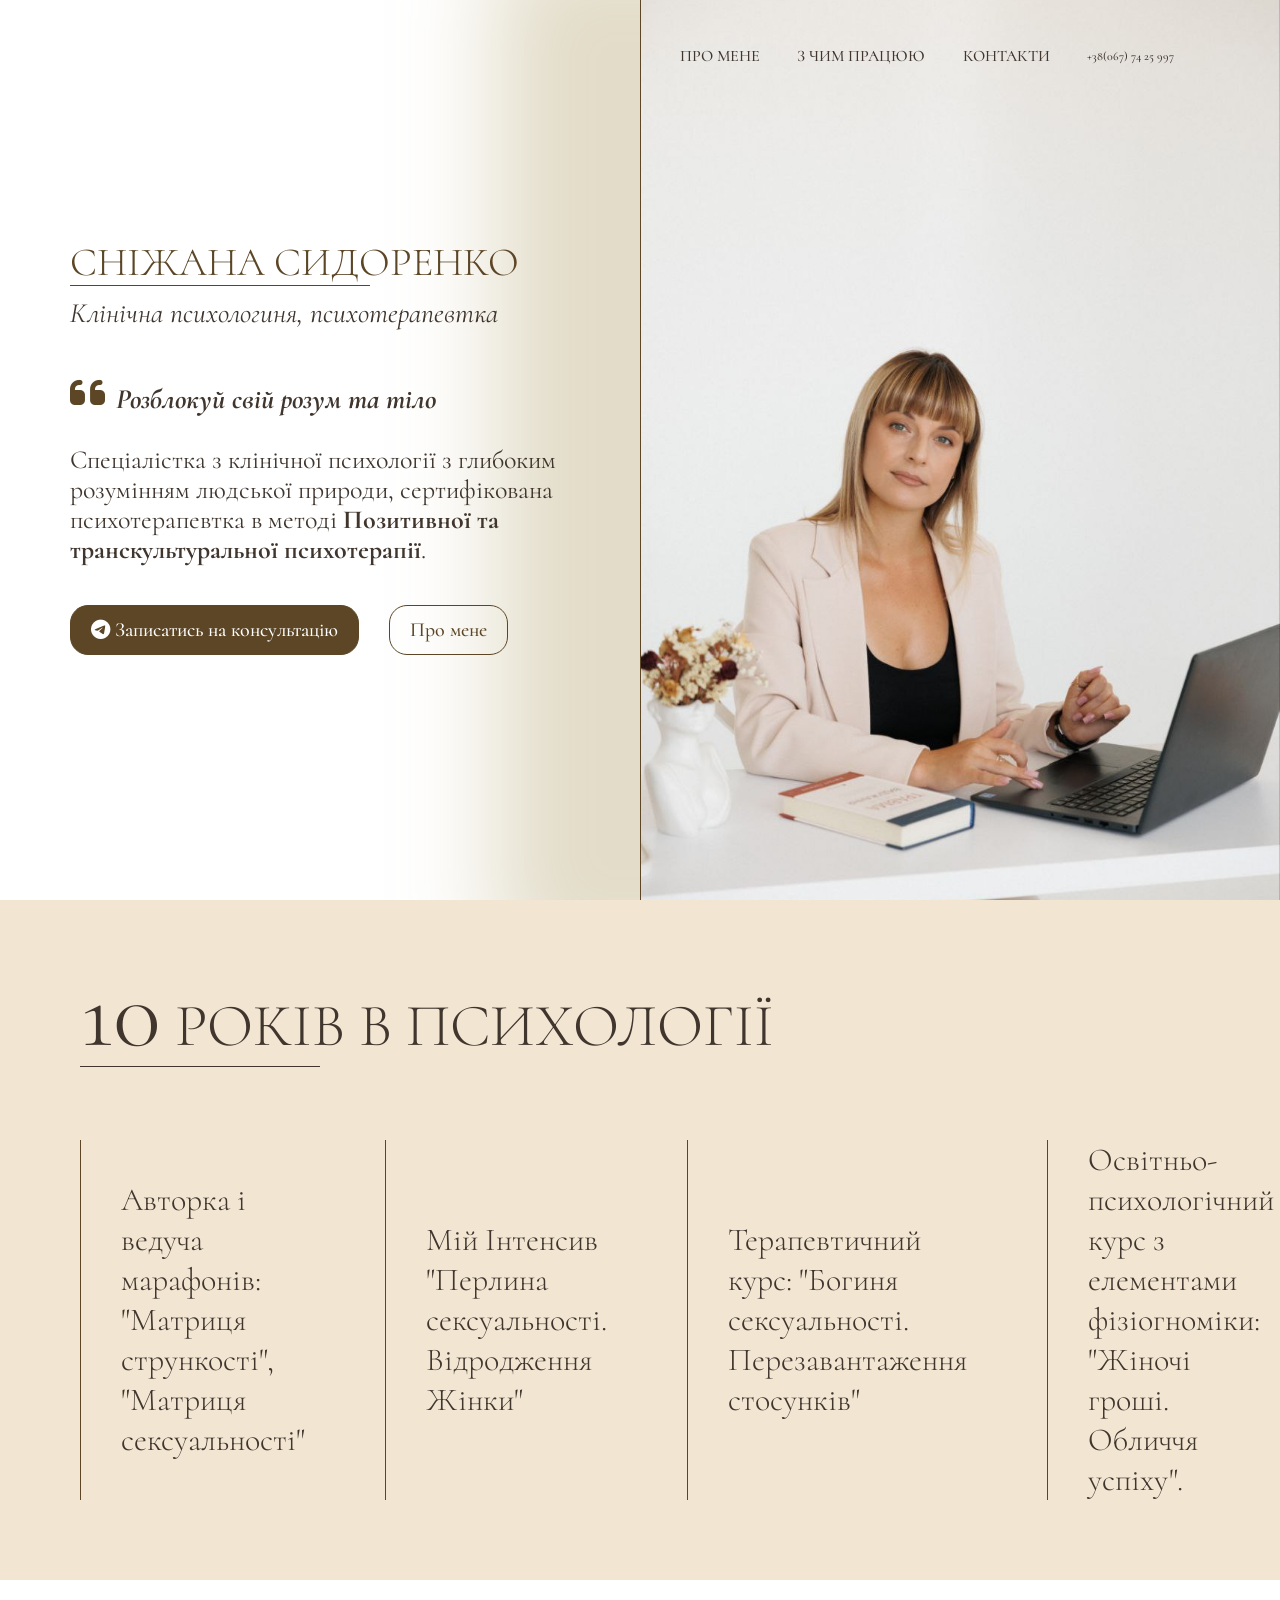
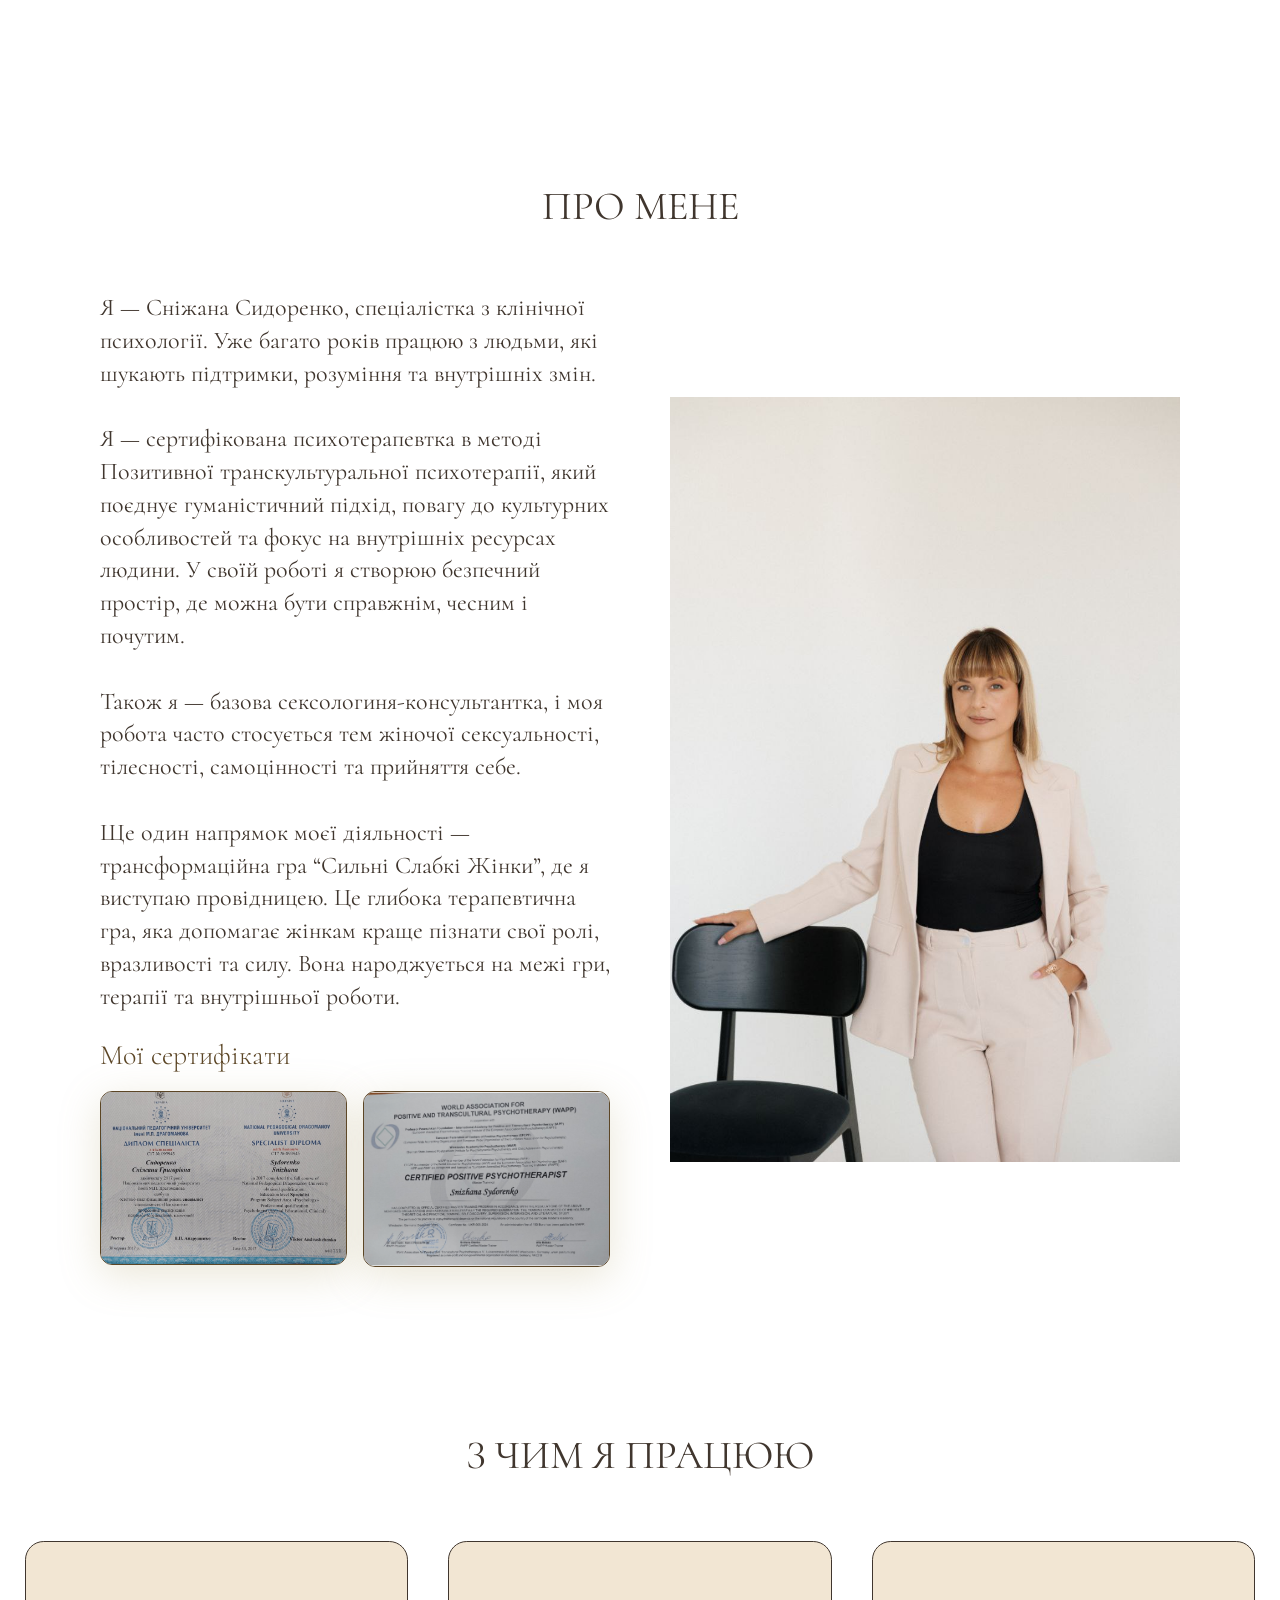
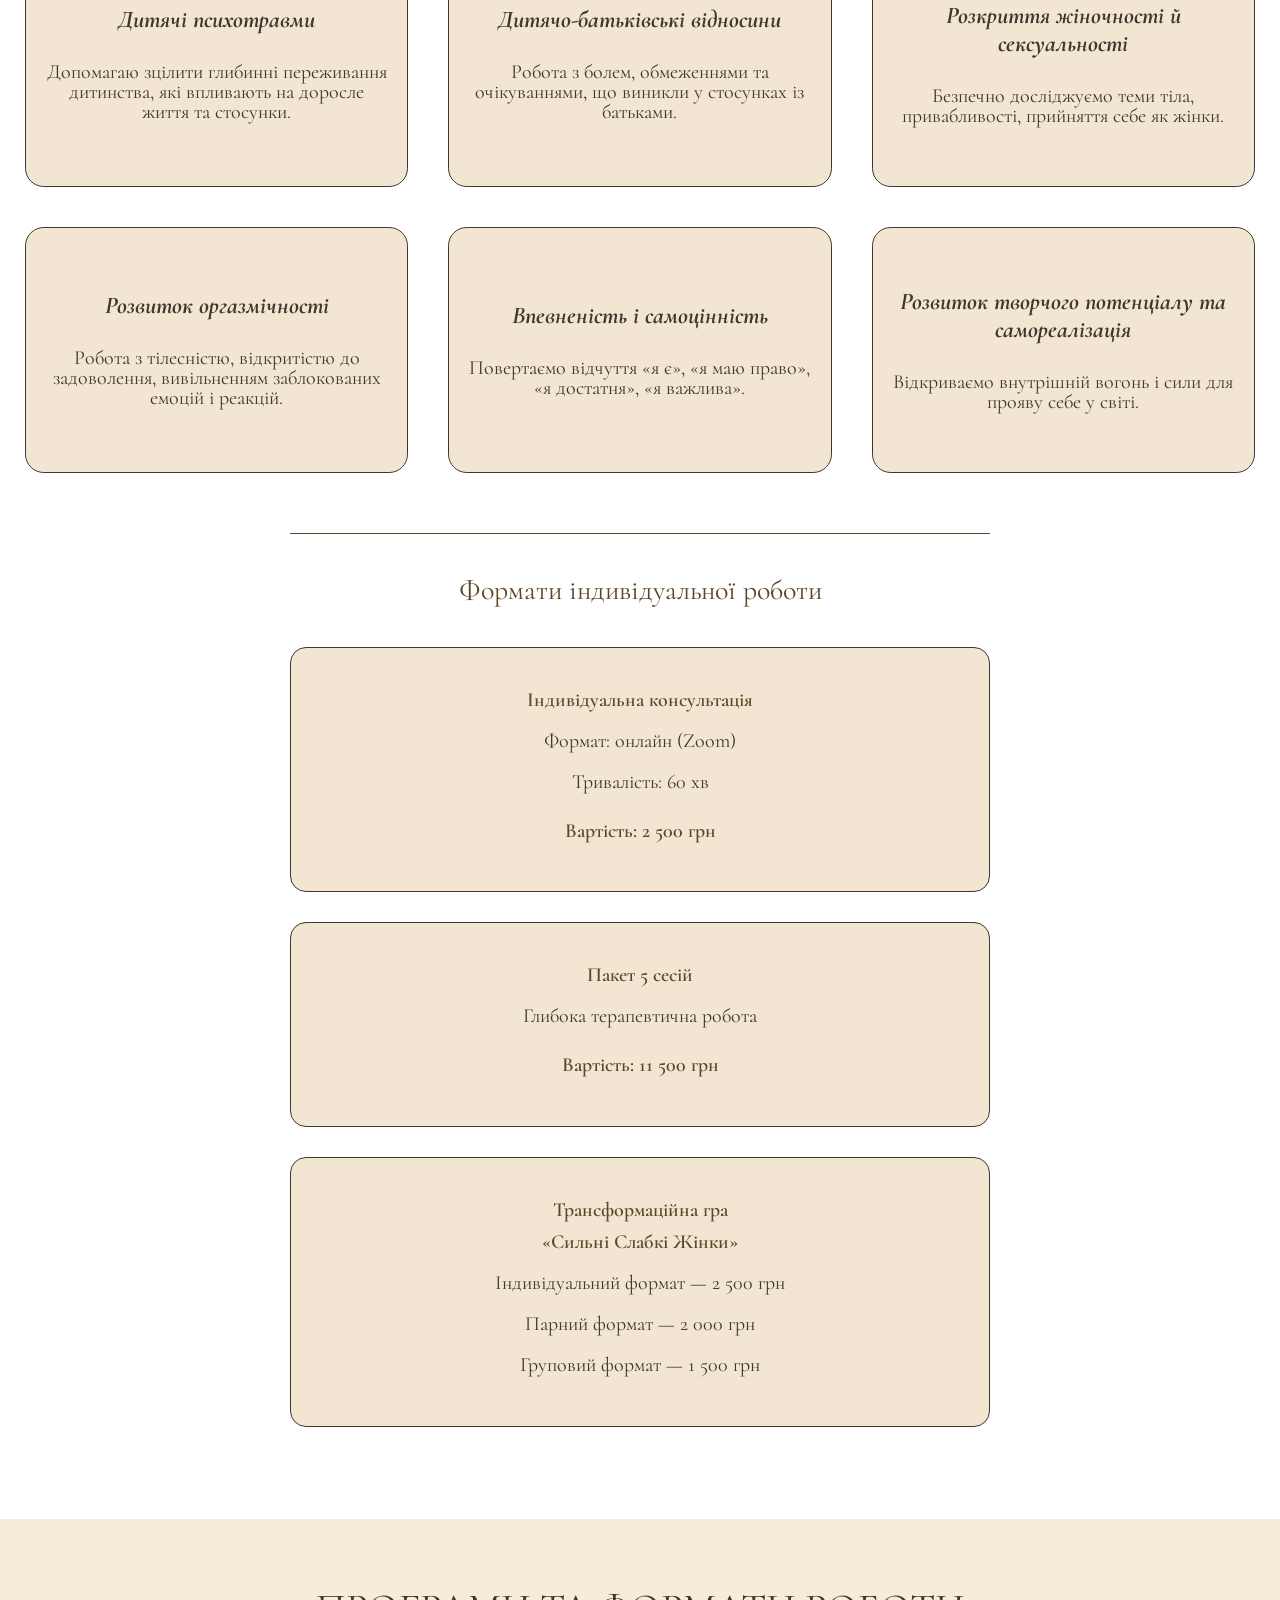
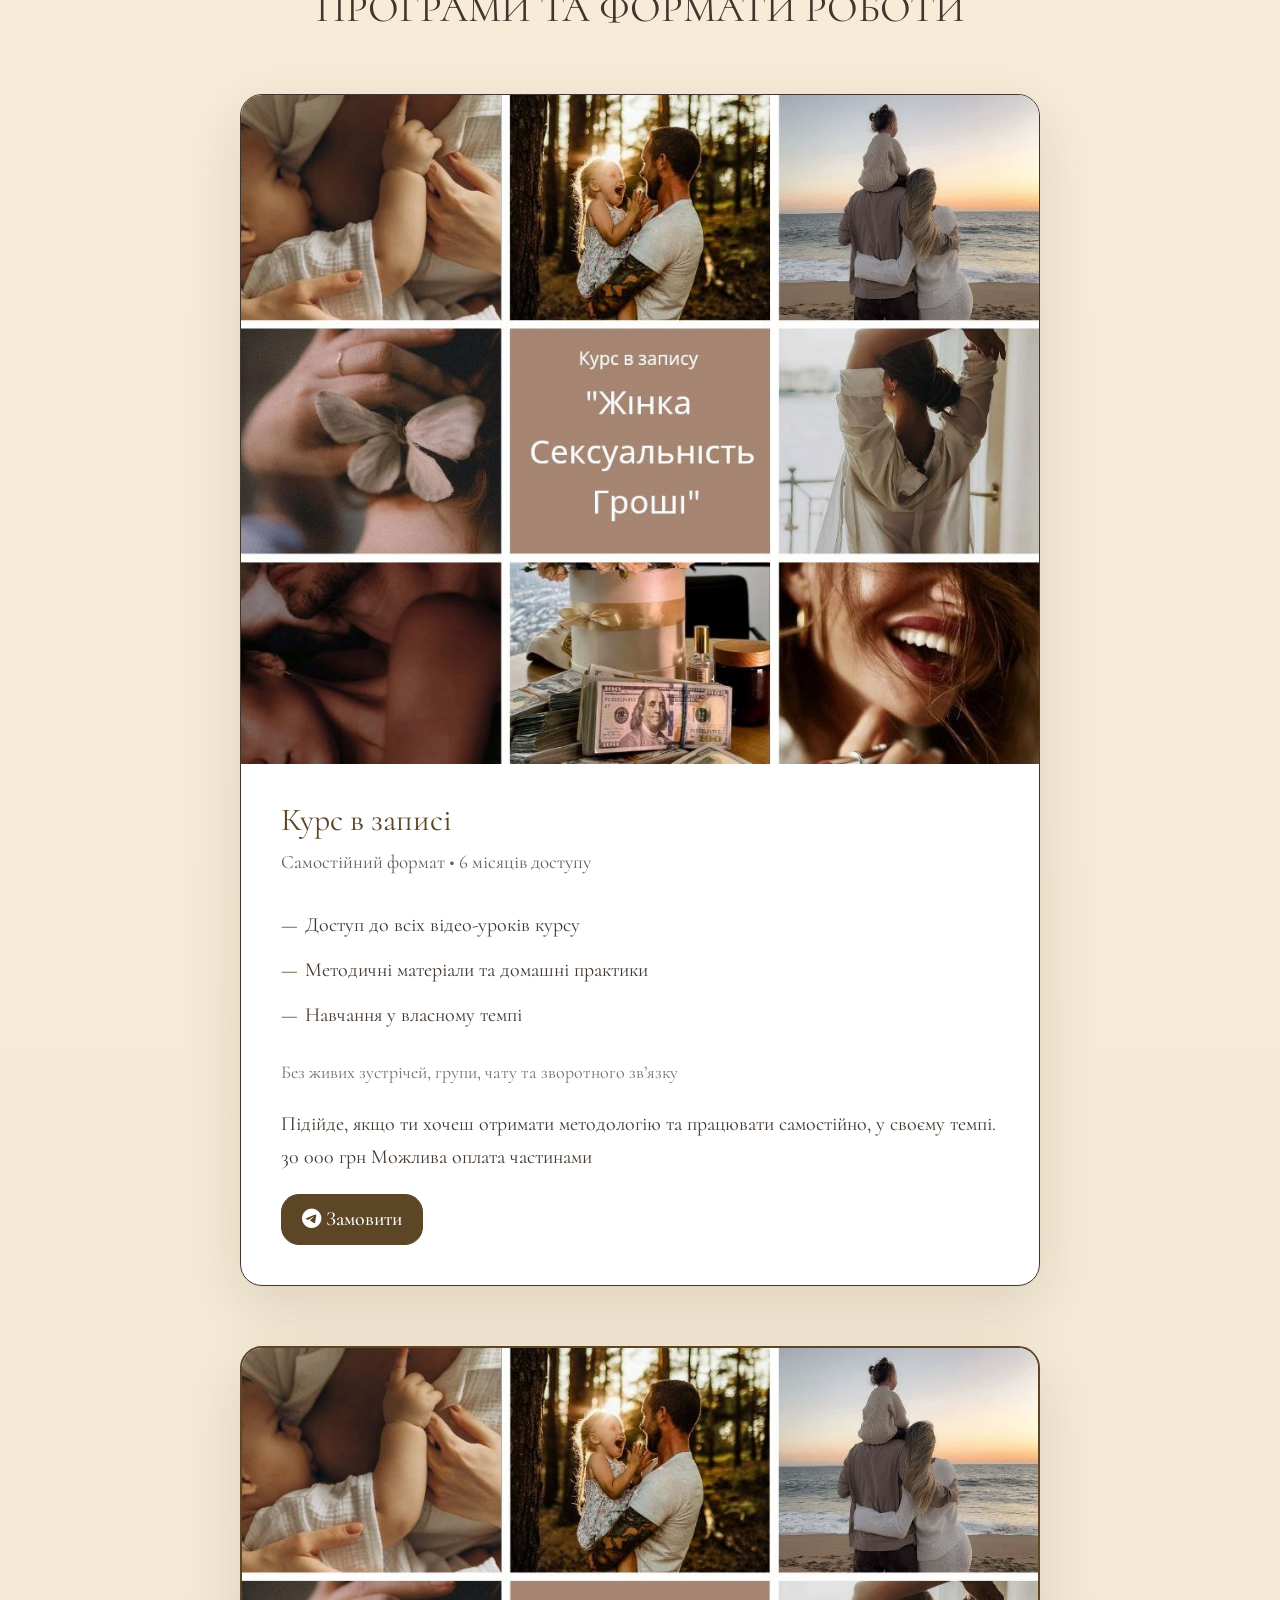
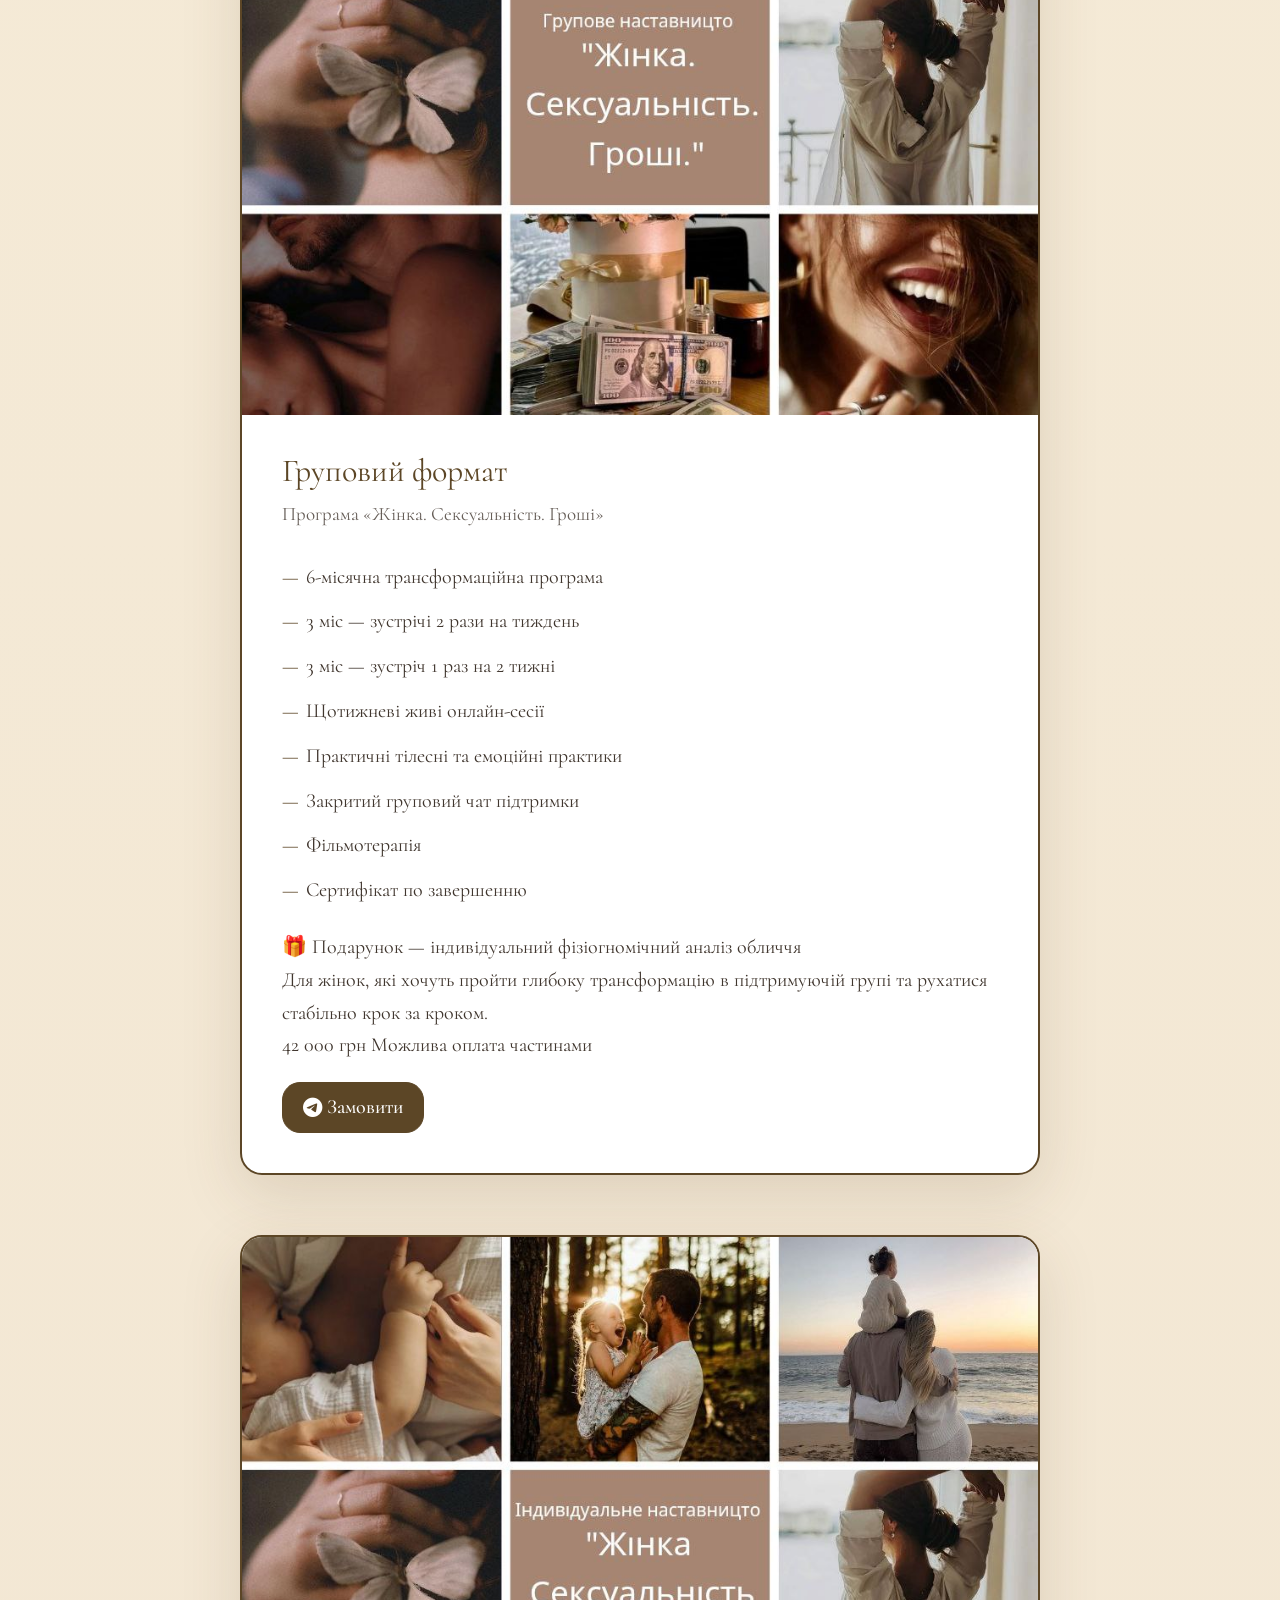
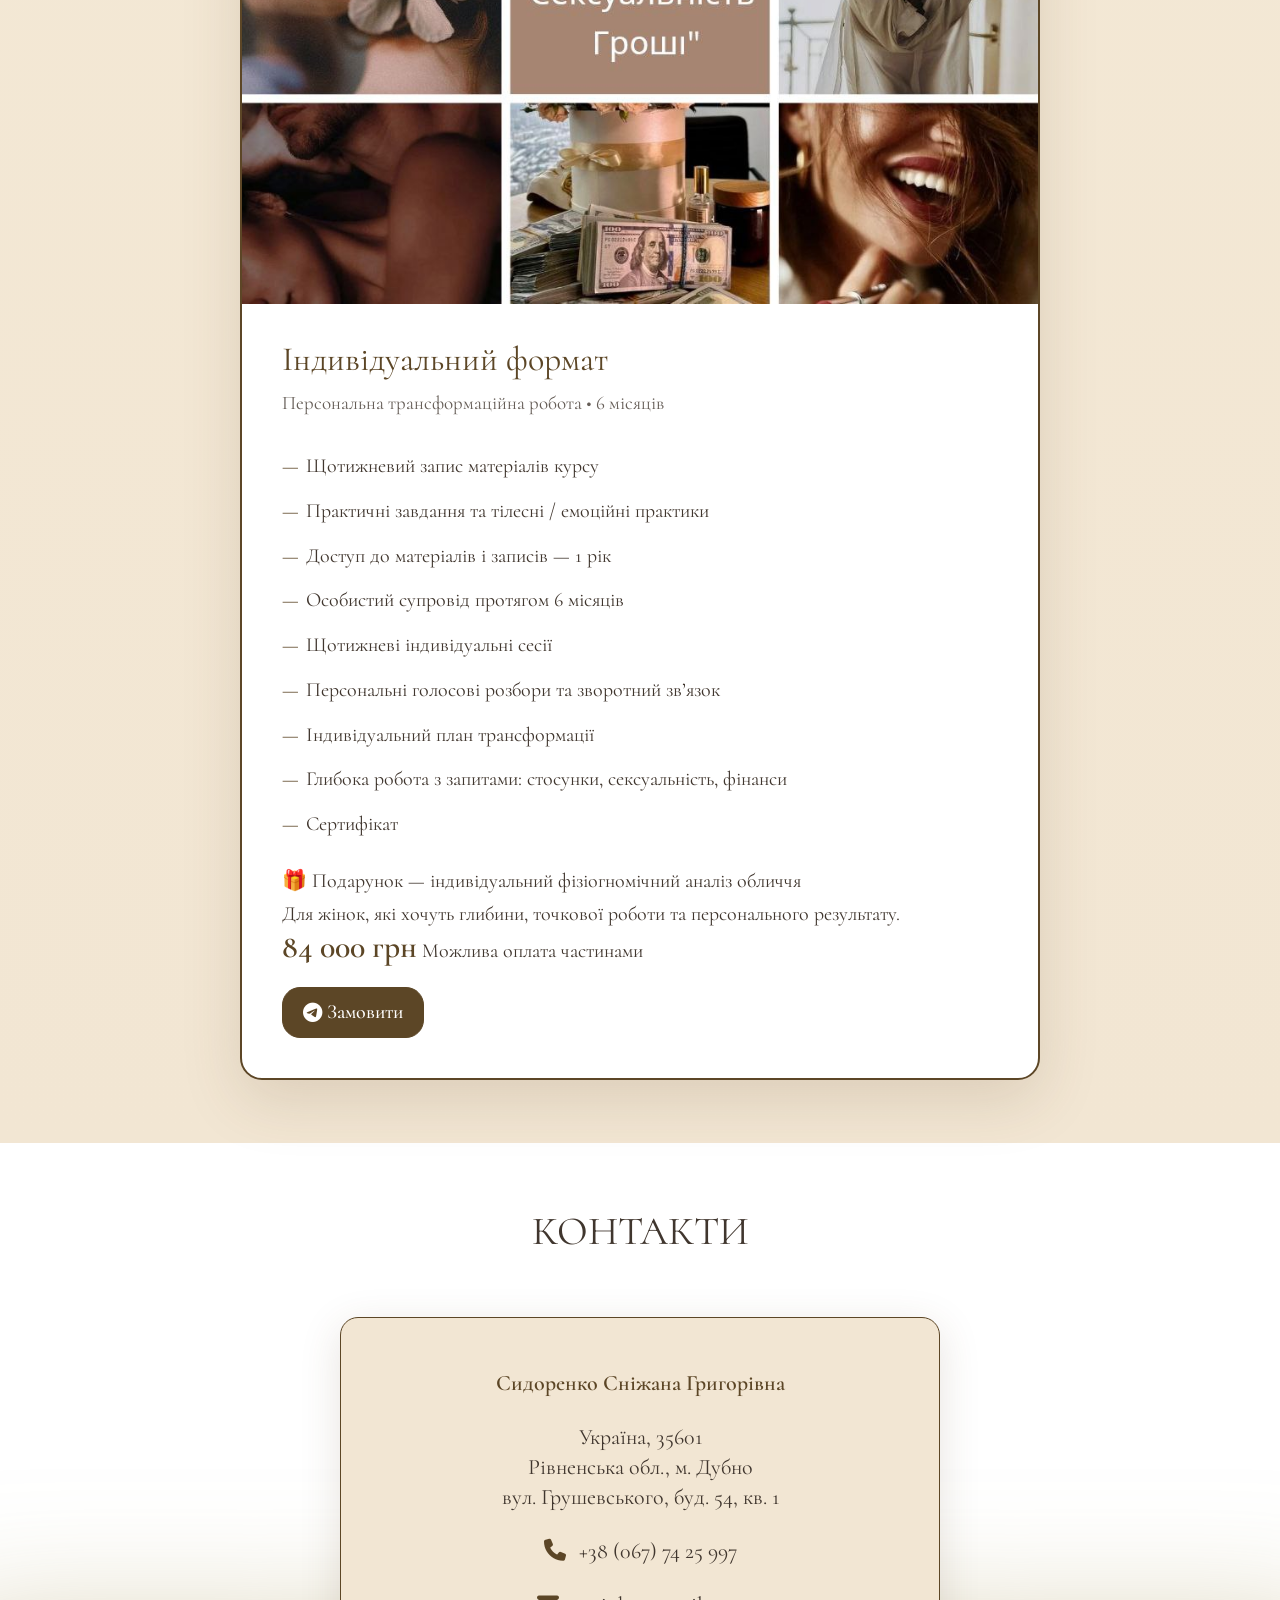
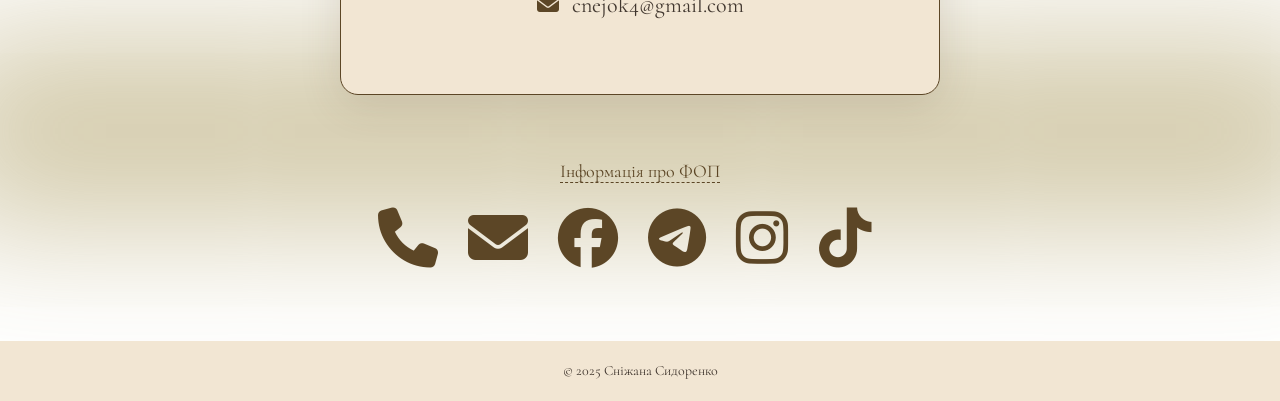
==== commit 070a37e1: "Update index.html" ====
--- a/index.html
+++ b/index.html
@@ -1,6 +1,7 @@
 <!doctype html>
 <html lang="uk">
   <head>
+    
     <meta charset="UTF-8" />
     <meta name="viewport" content="width=device-width, initial-scale=1.0" />
     <title>Сніжана Сидоренко</title>
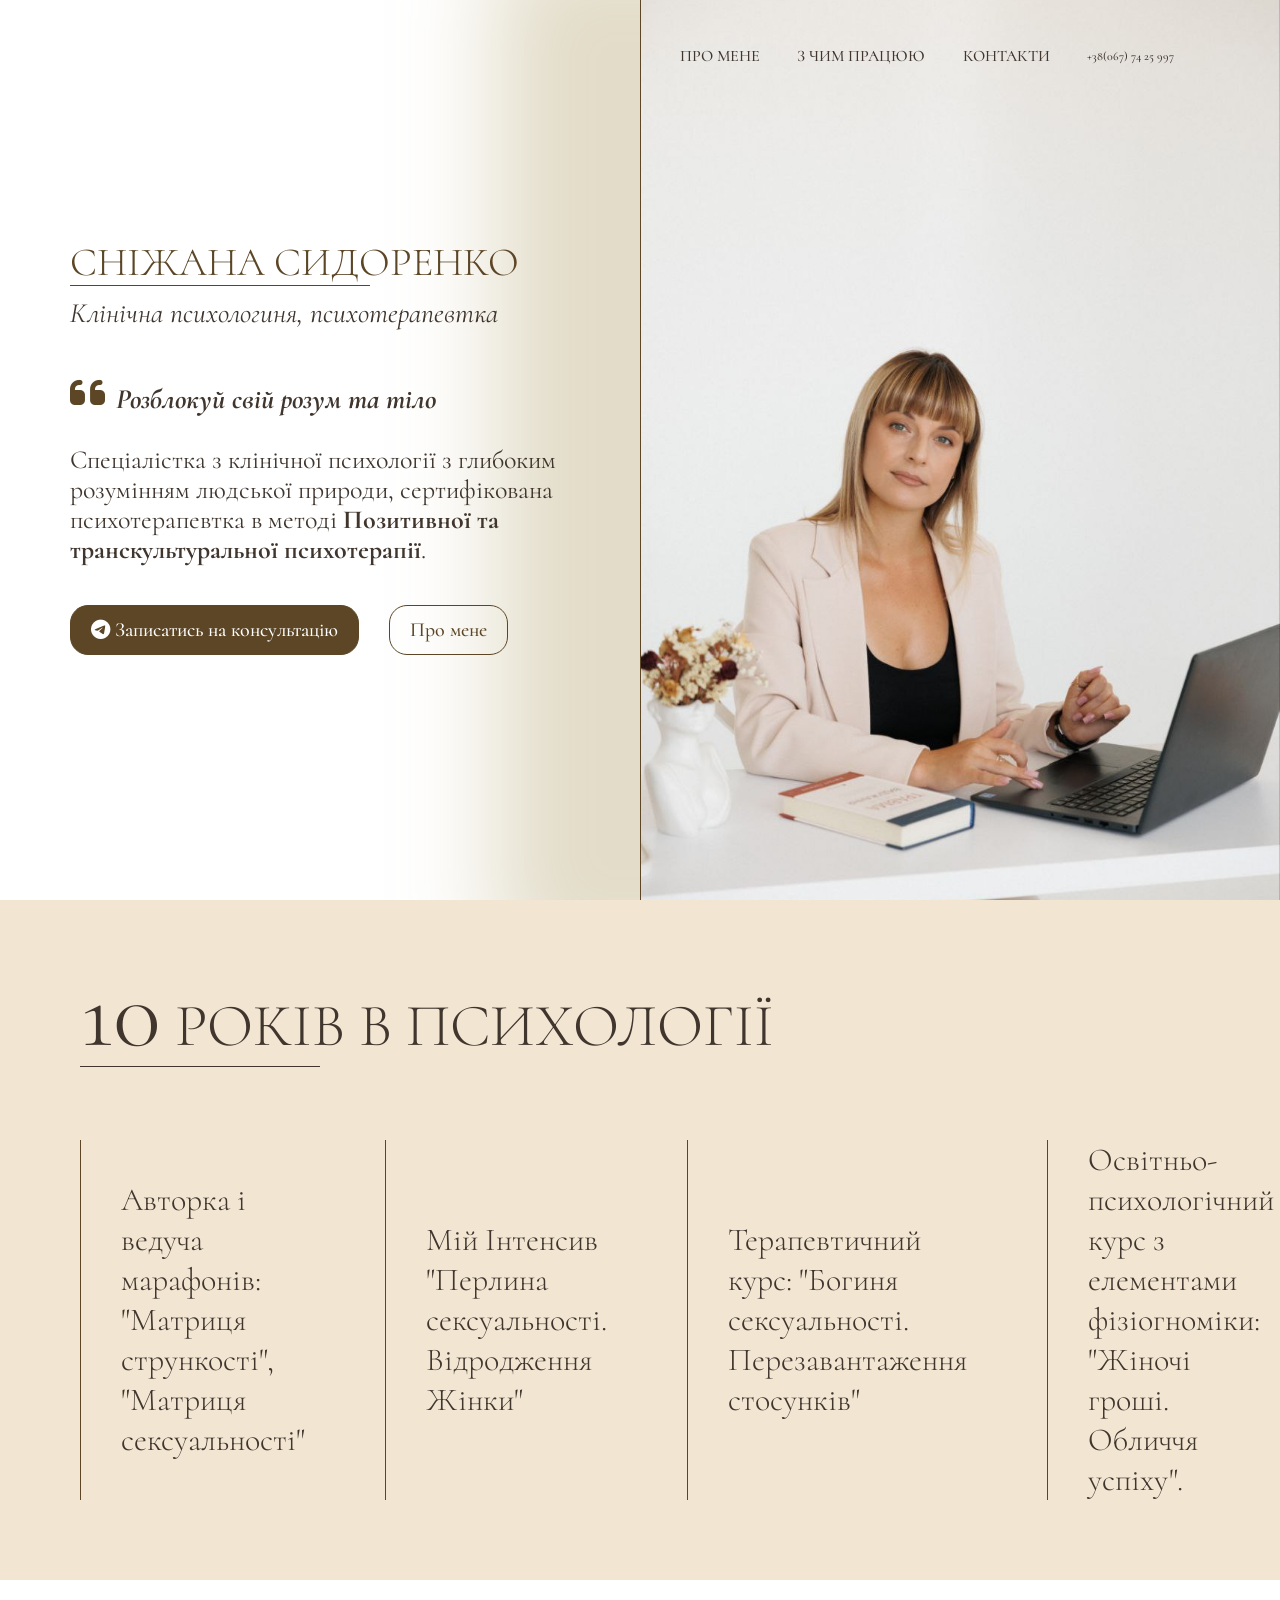
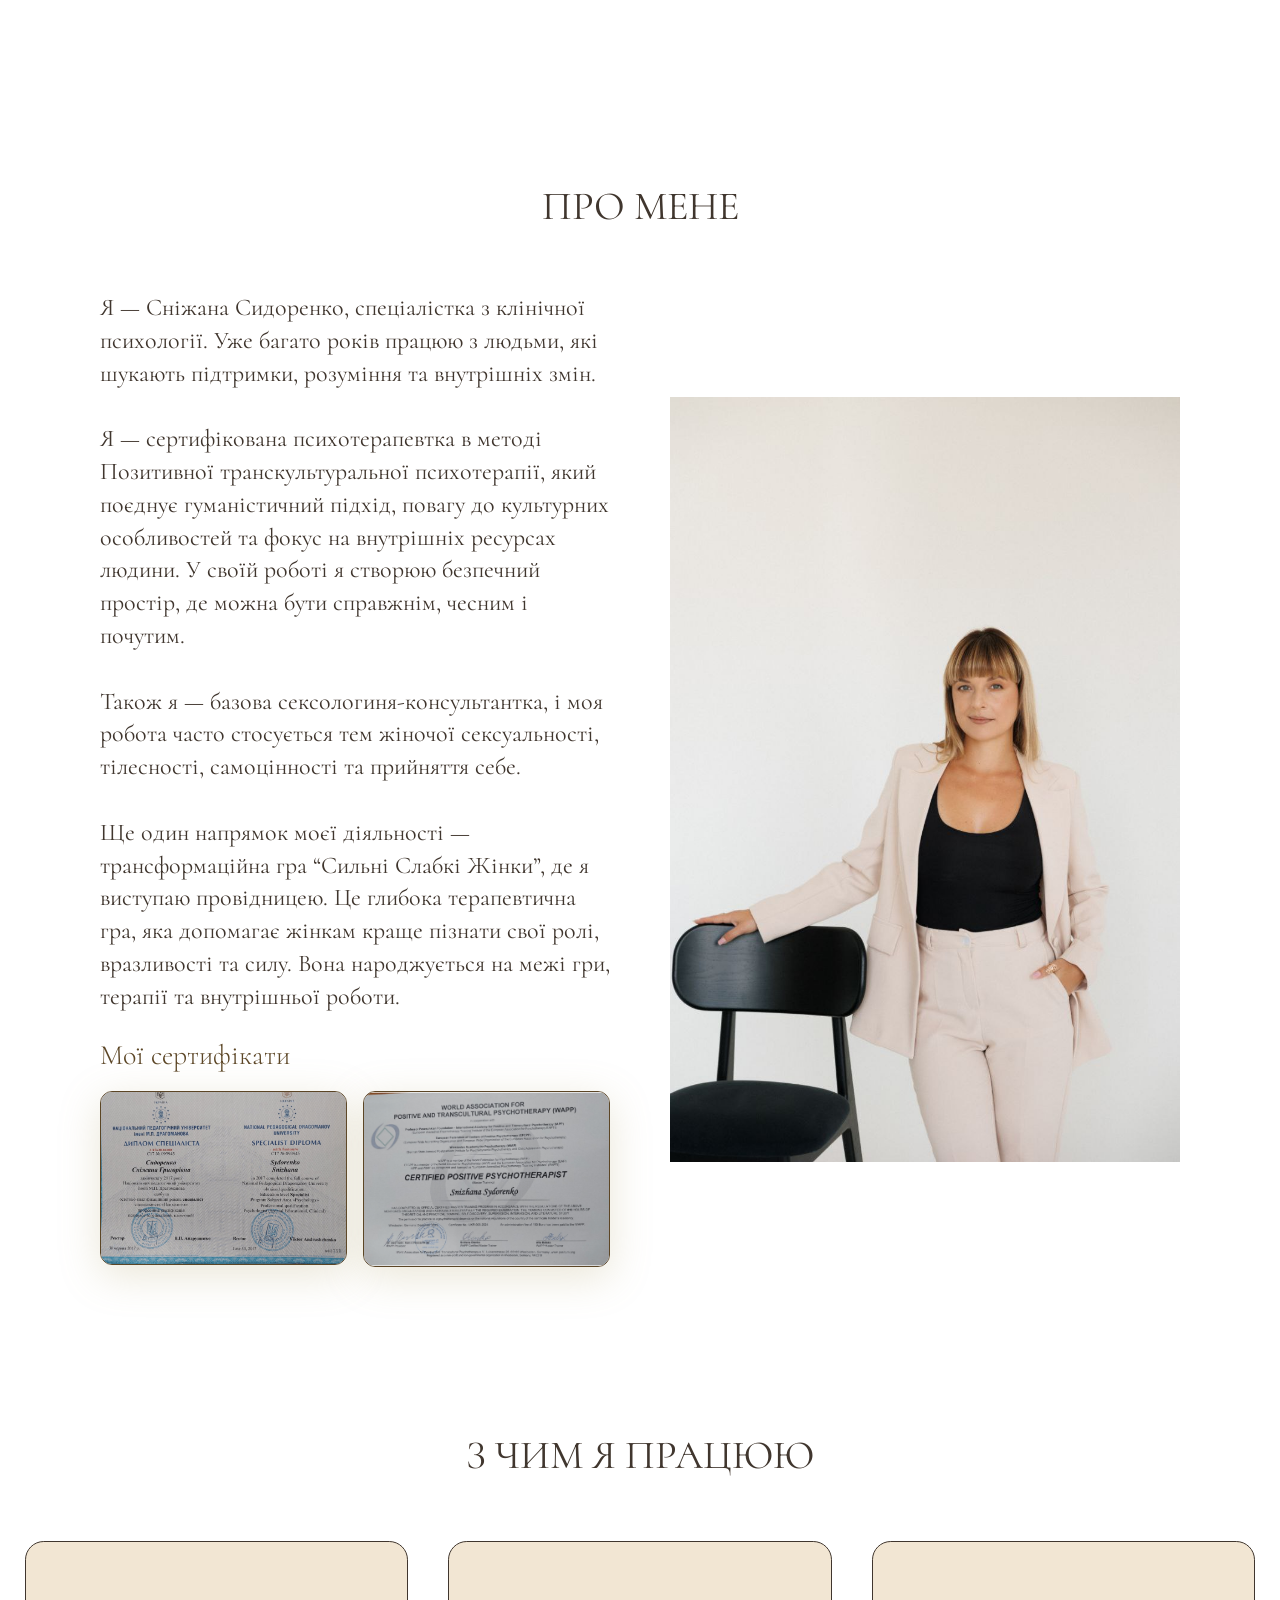
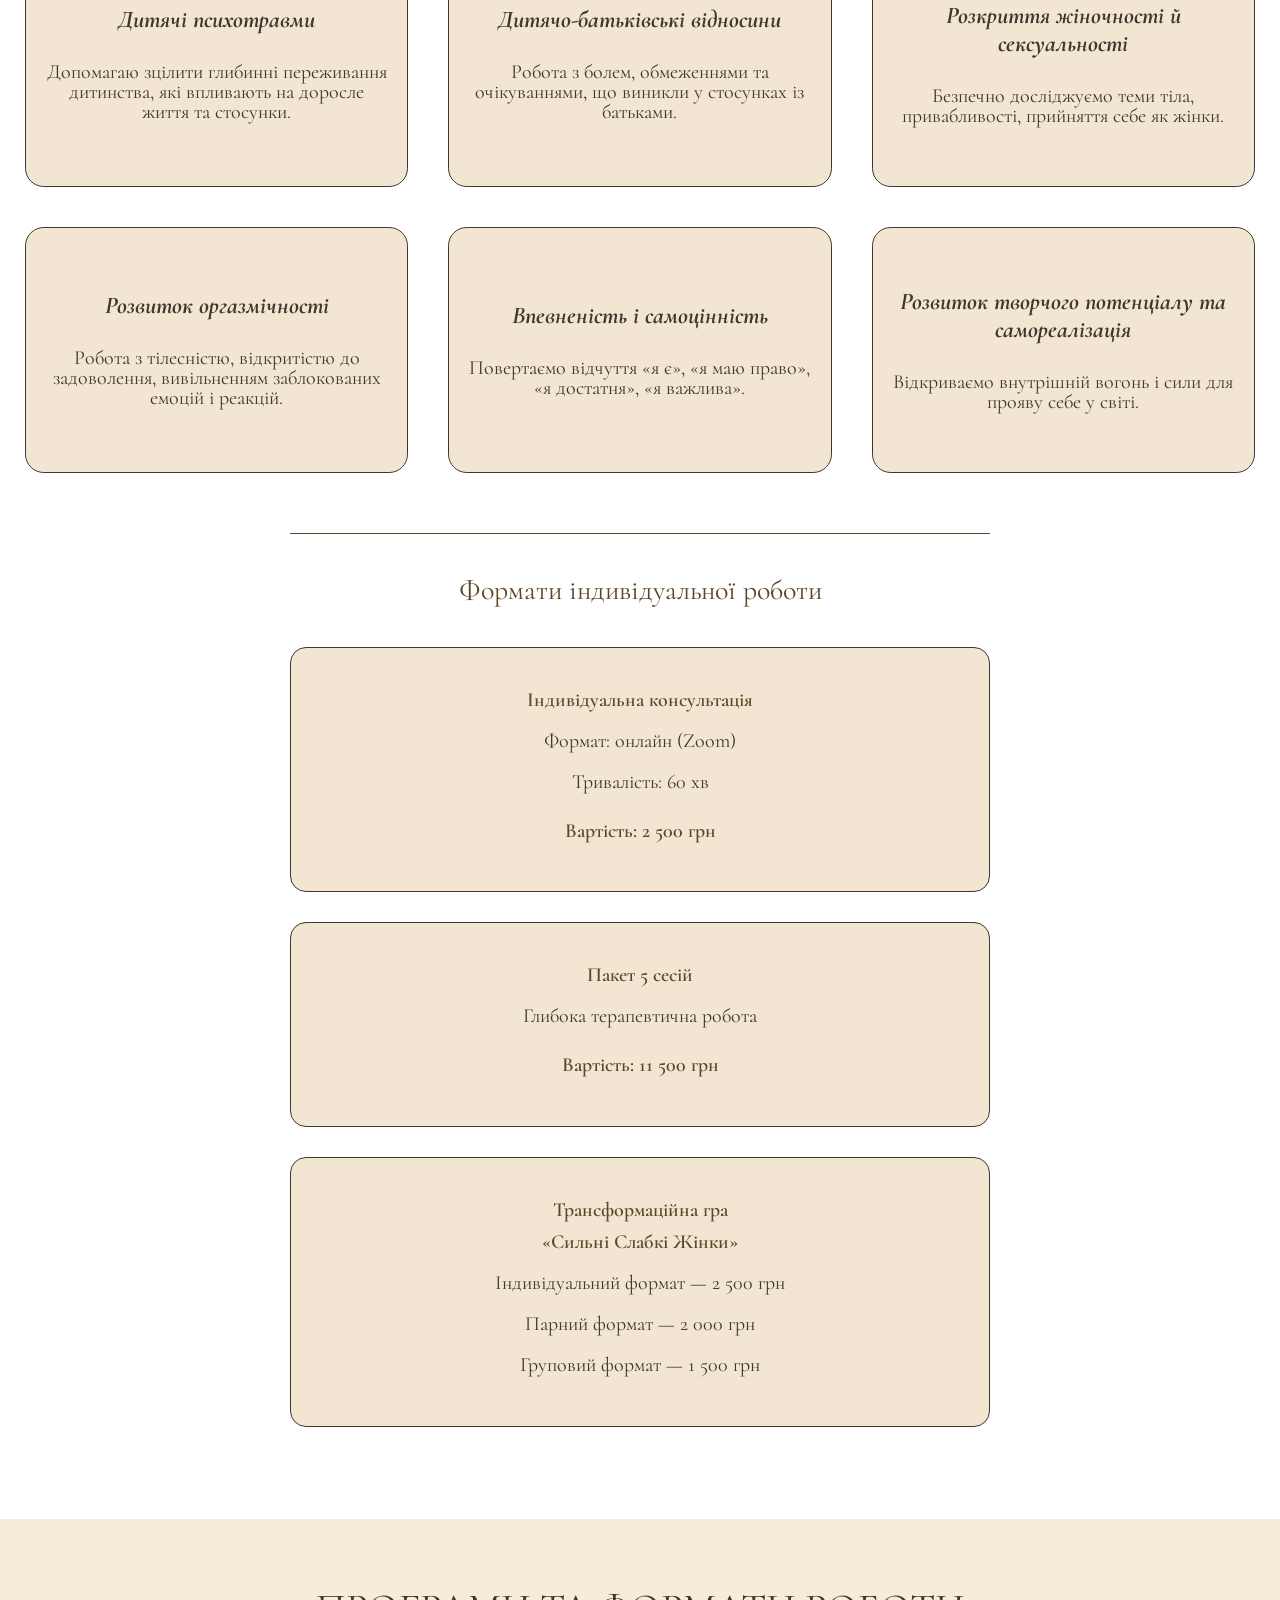
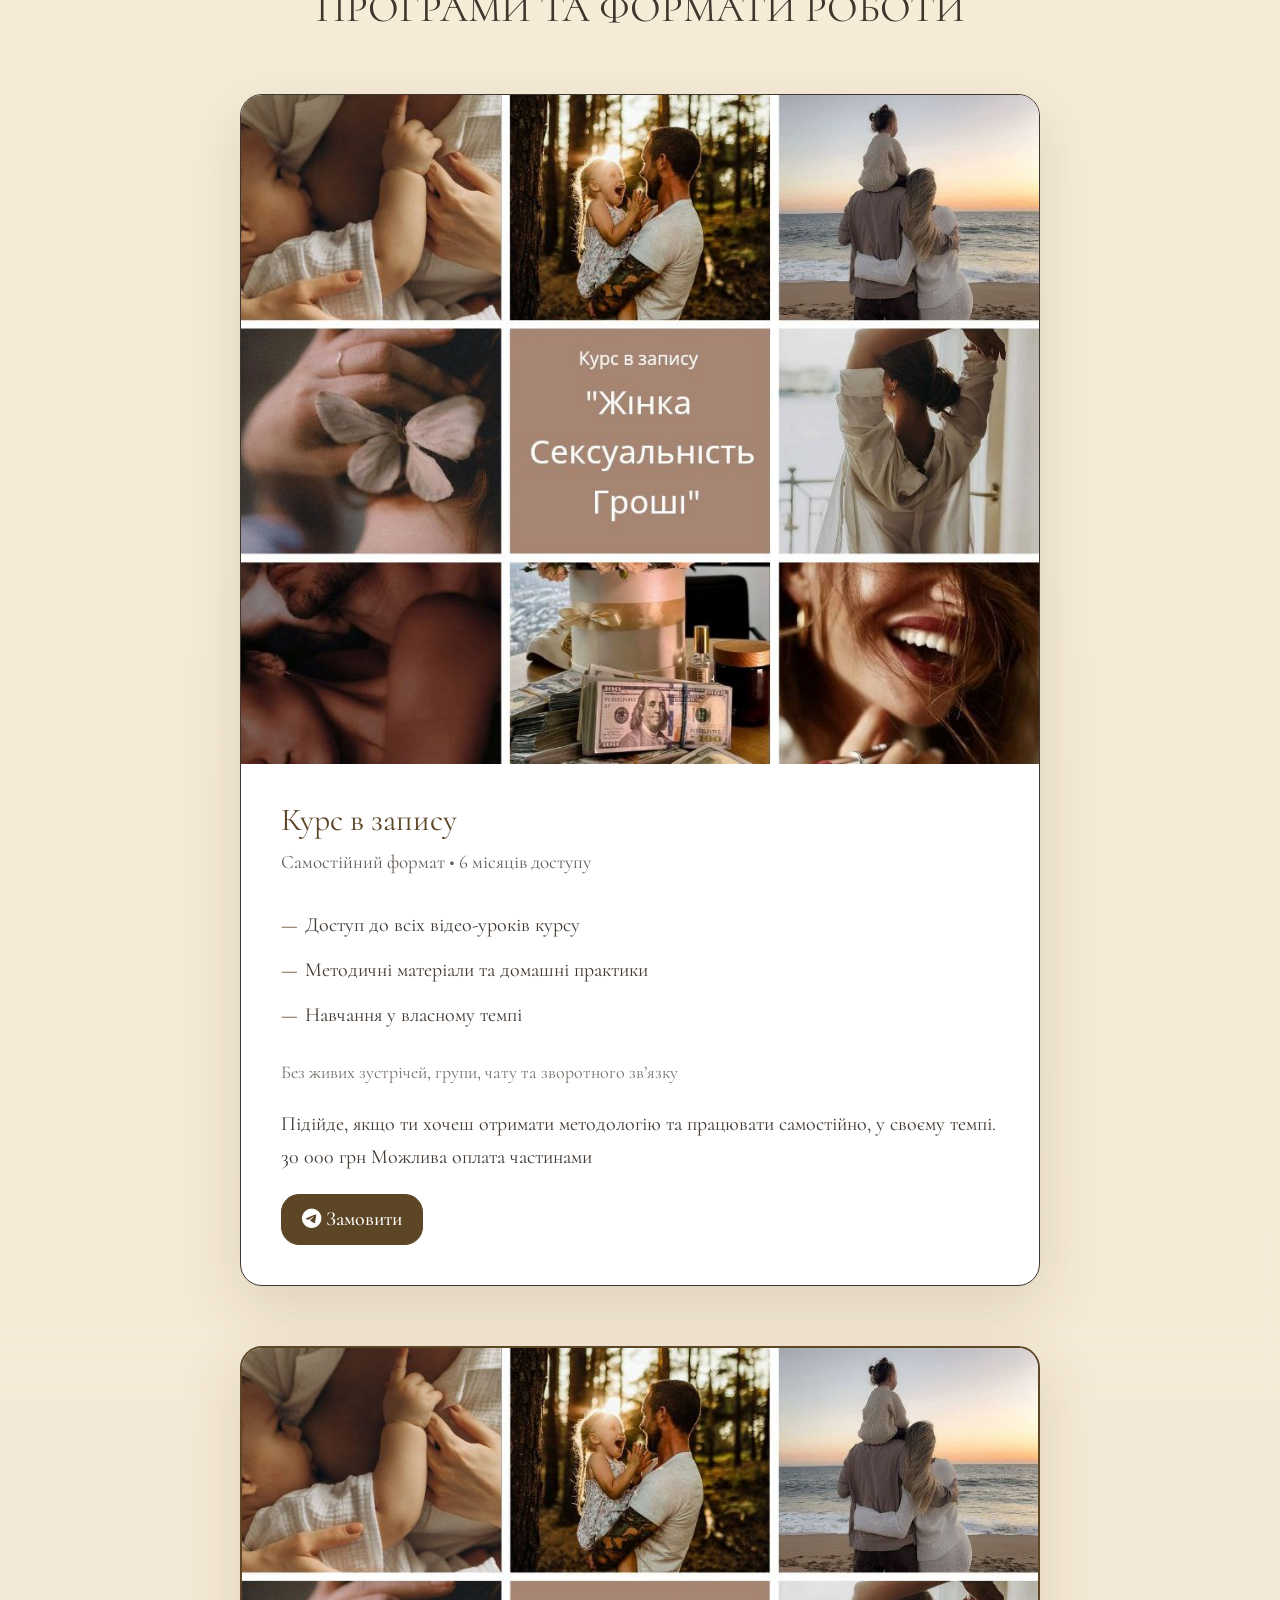
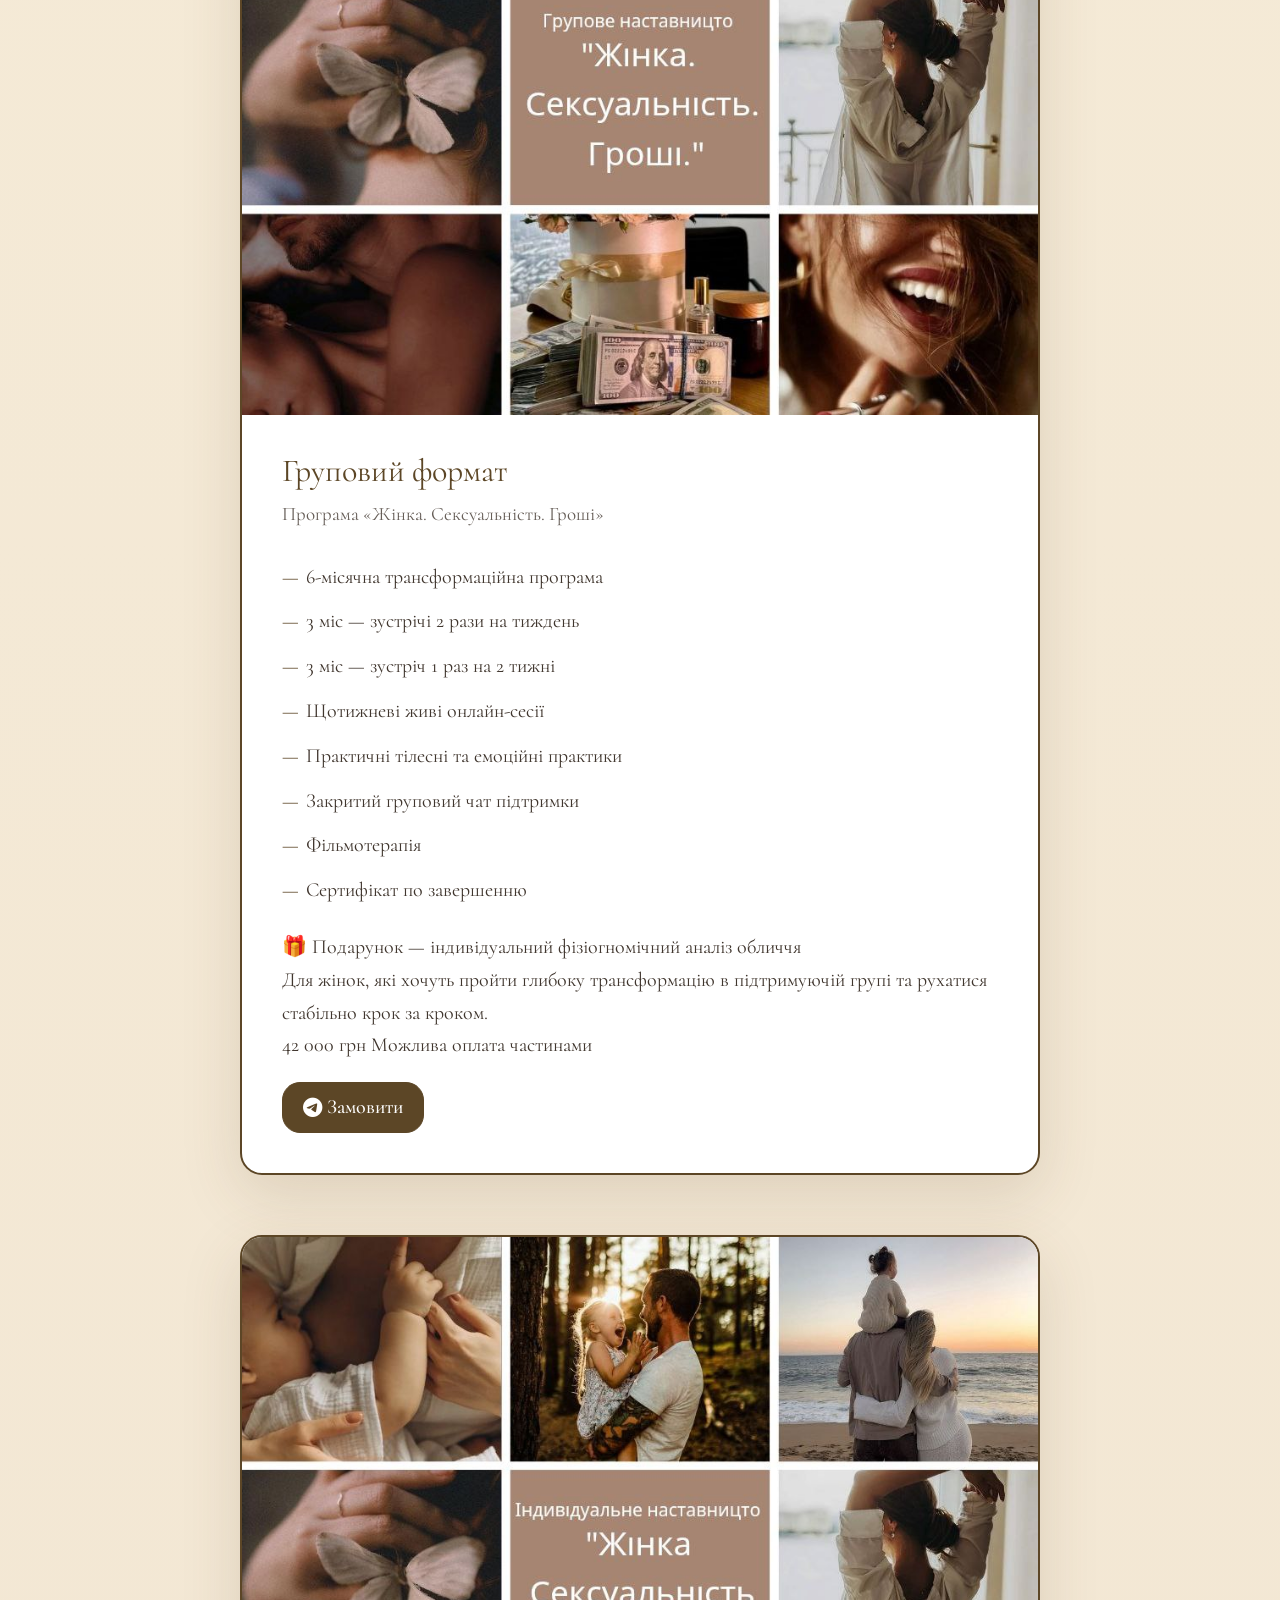
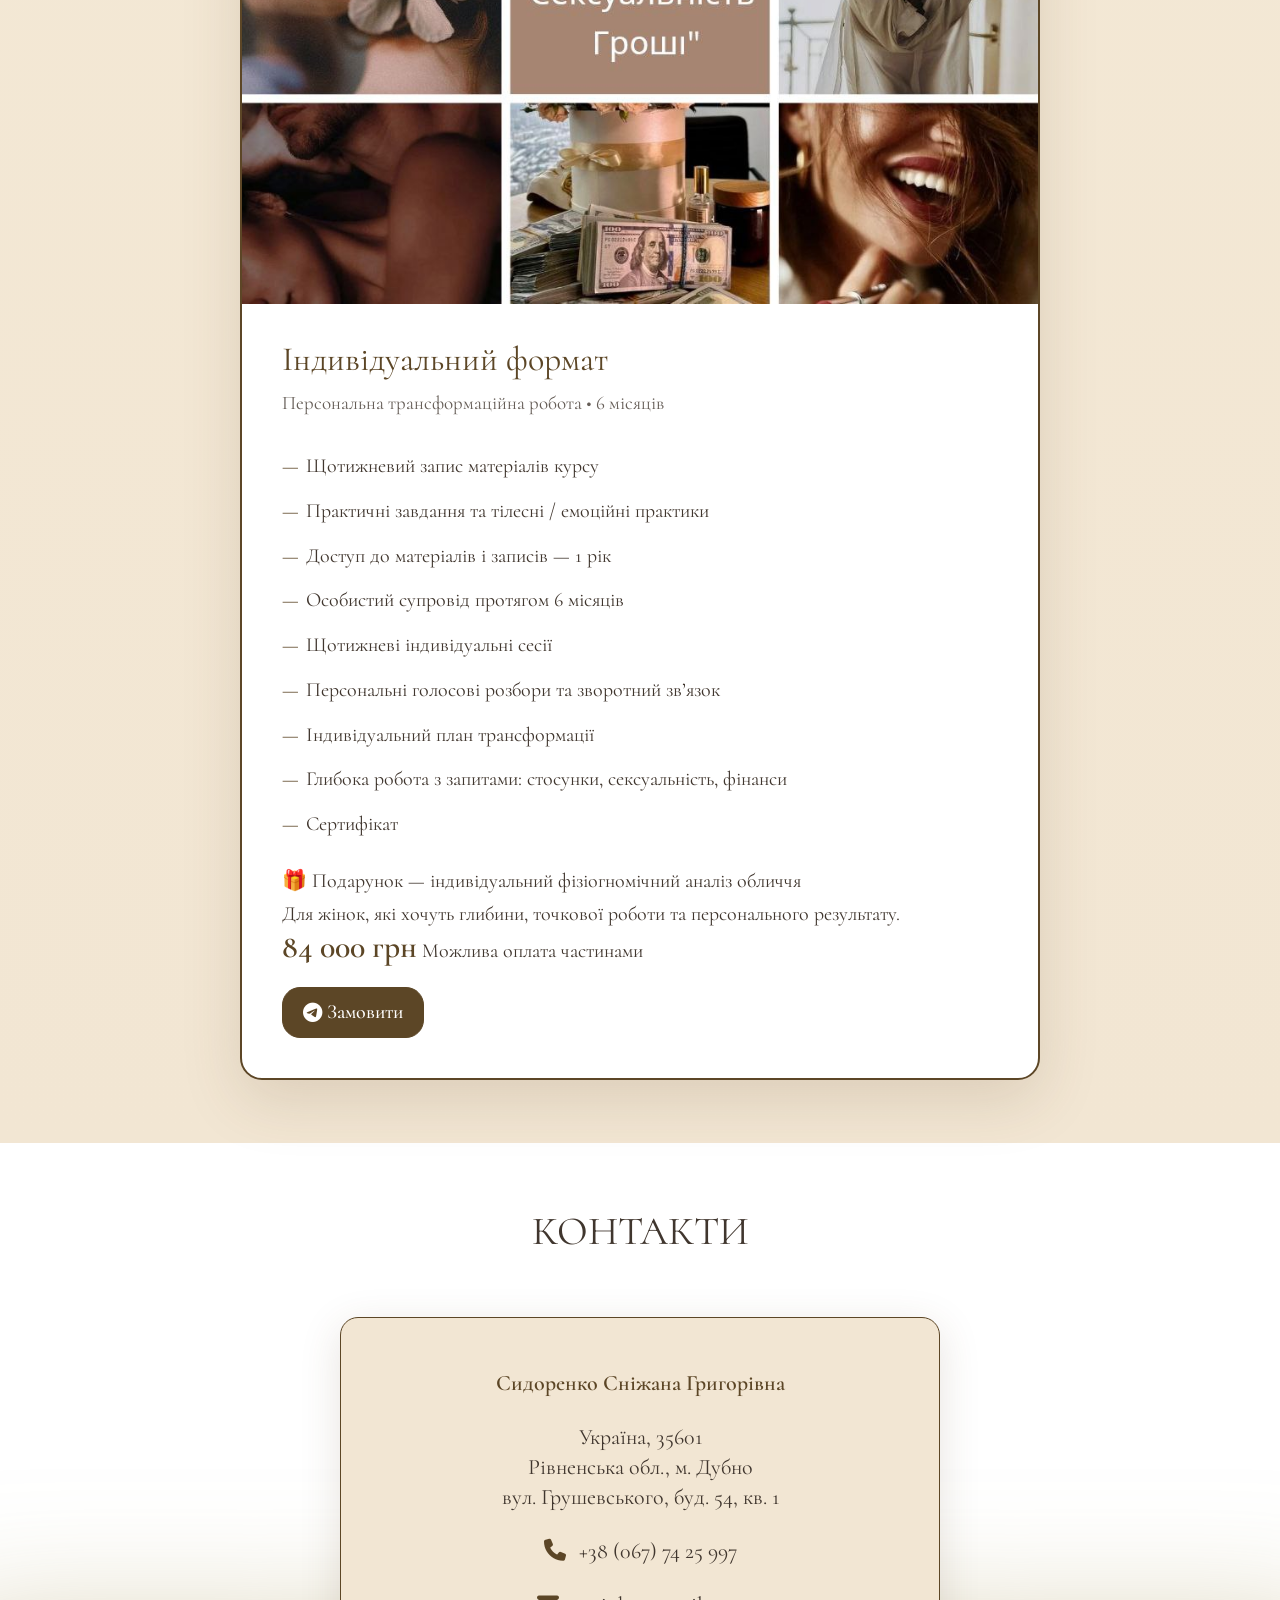
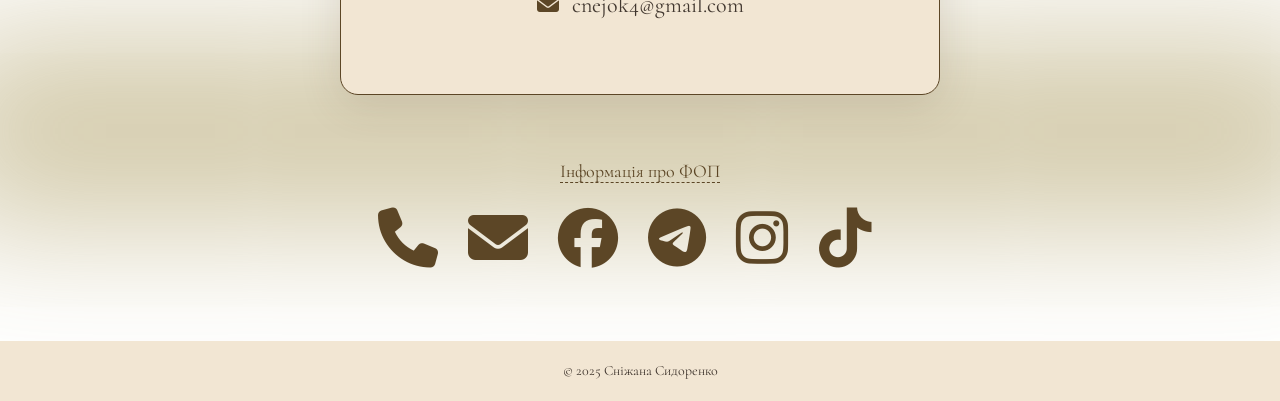
==== commit a61dc541: "Add files via upload" ====
--- a/index.html
+++ b/index.html
@@ -1,7 +1,6 @@
 <!doctype html>
 <html lang="uk">
   <head>
-    
     <meta charset="UTF-8" />
     <meta name="viewport" content="width=device-width, initial-scale=1.0" />
     <title>Сніжана Сидоренко</title>
@@ -202,7 +201,7 @@
           </div>
 
           <div class="product-content">
-            <h3>Курс в записі</h3>
+            <h3>Курс в запису</h3>
             <p class="product-subtitle">
               Самостійний формат • 6 місяців доступу
             </p>
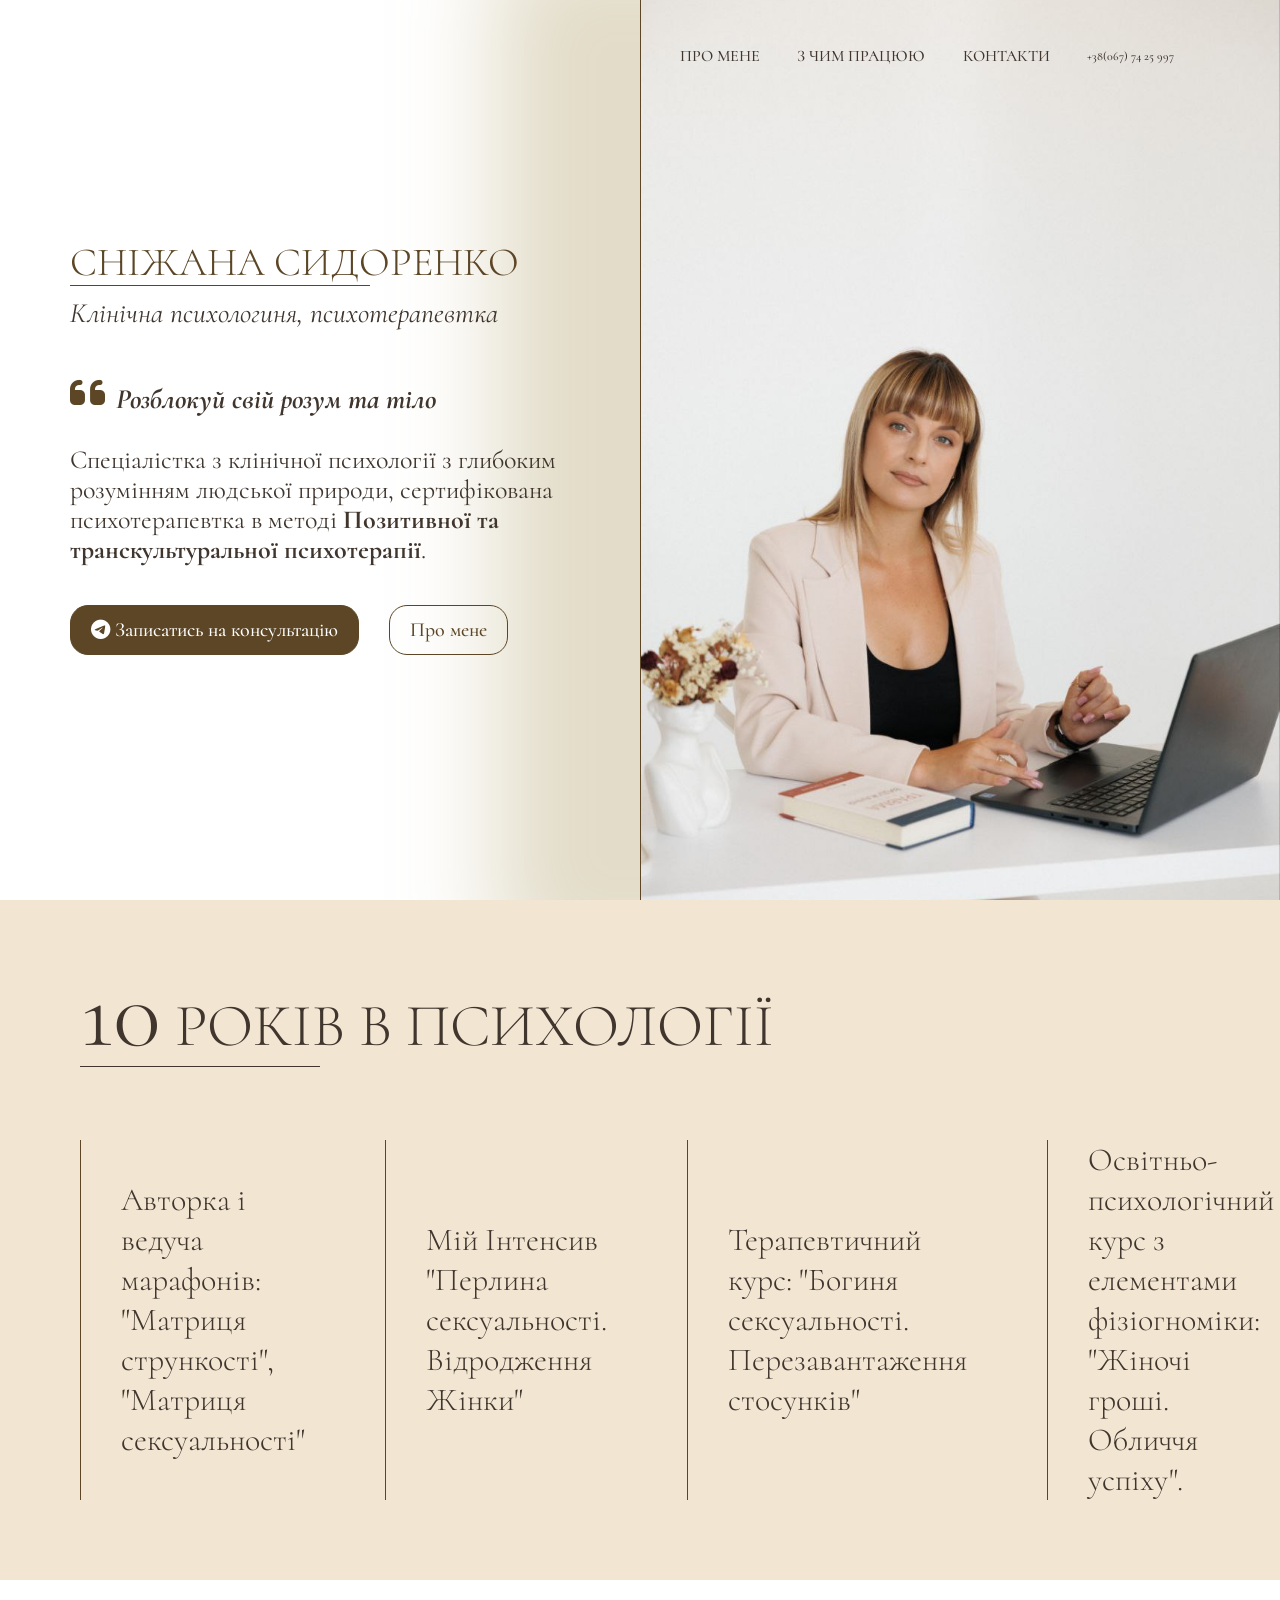
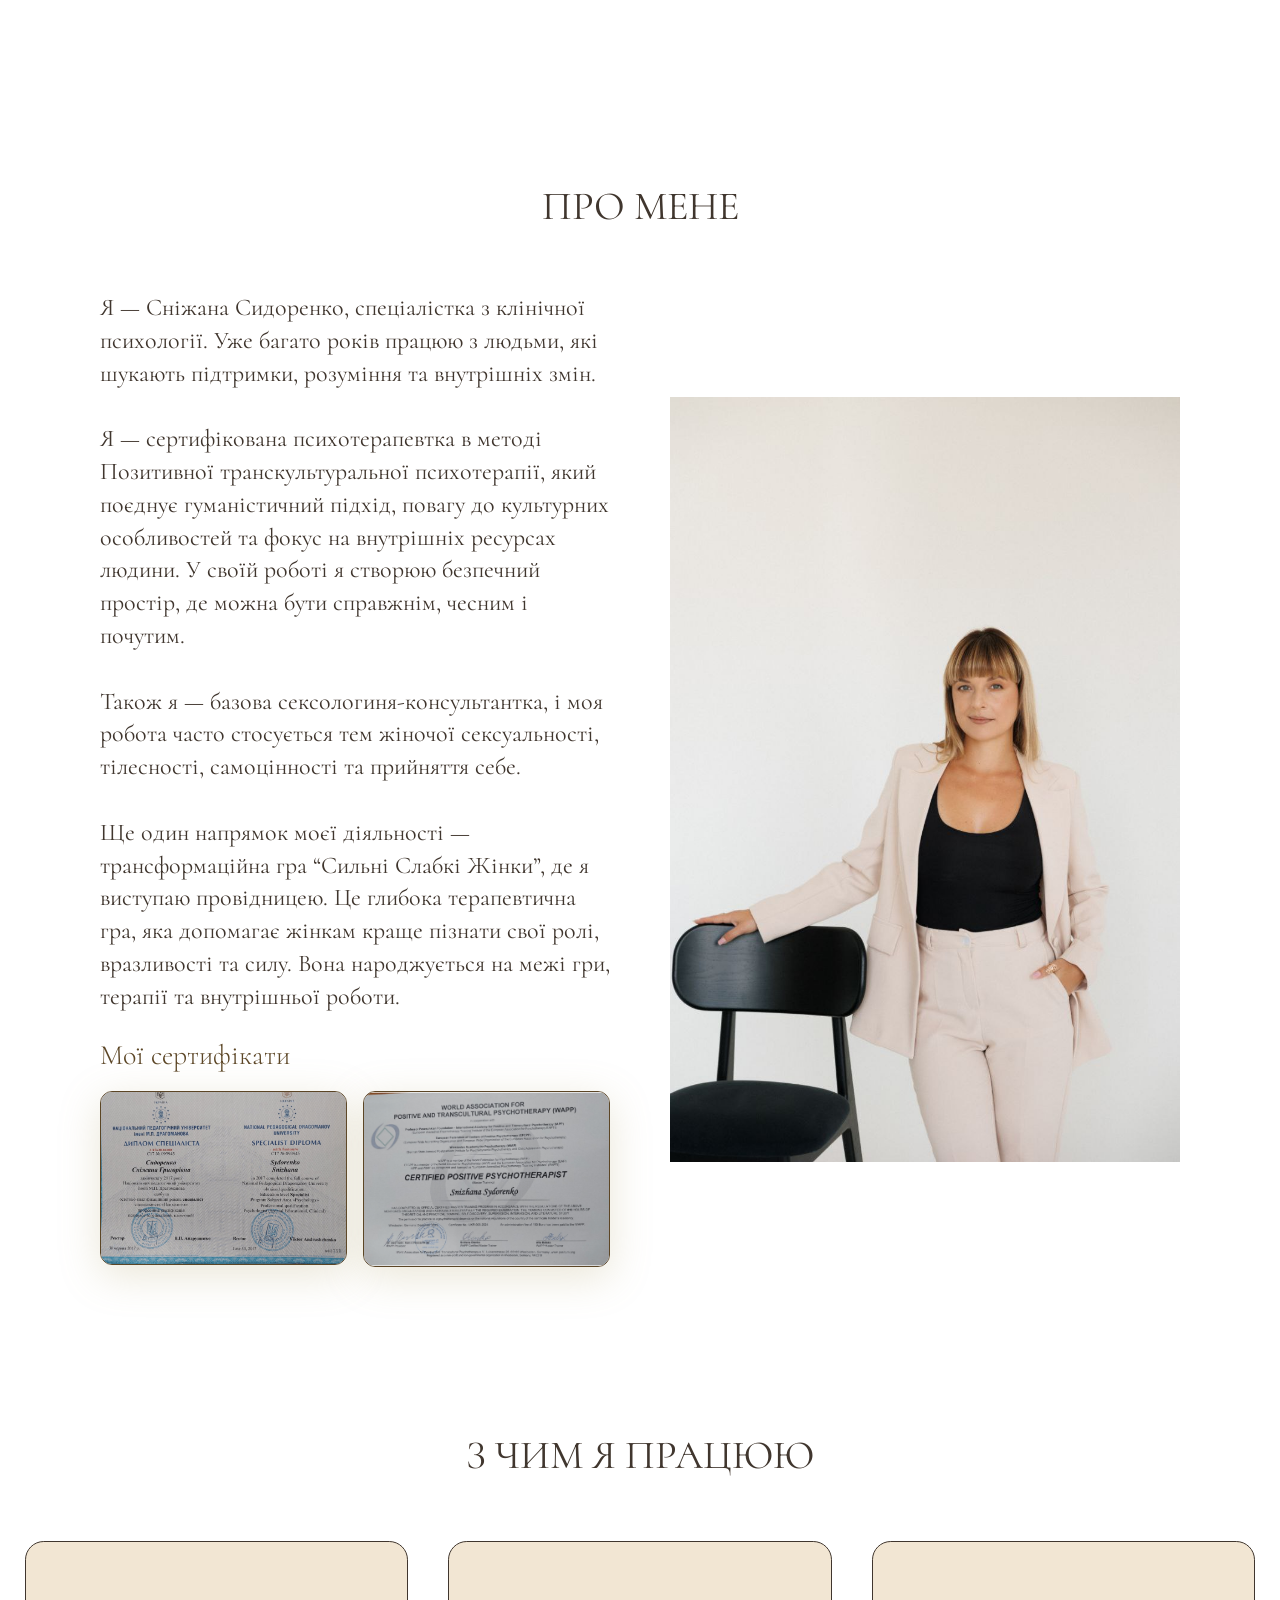
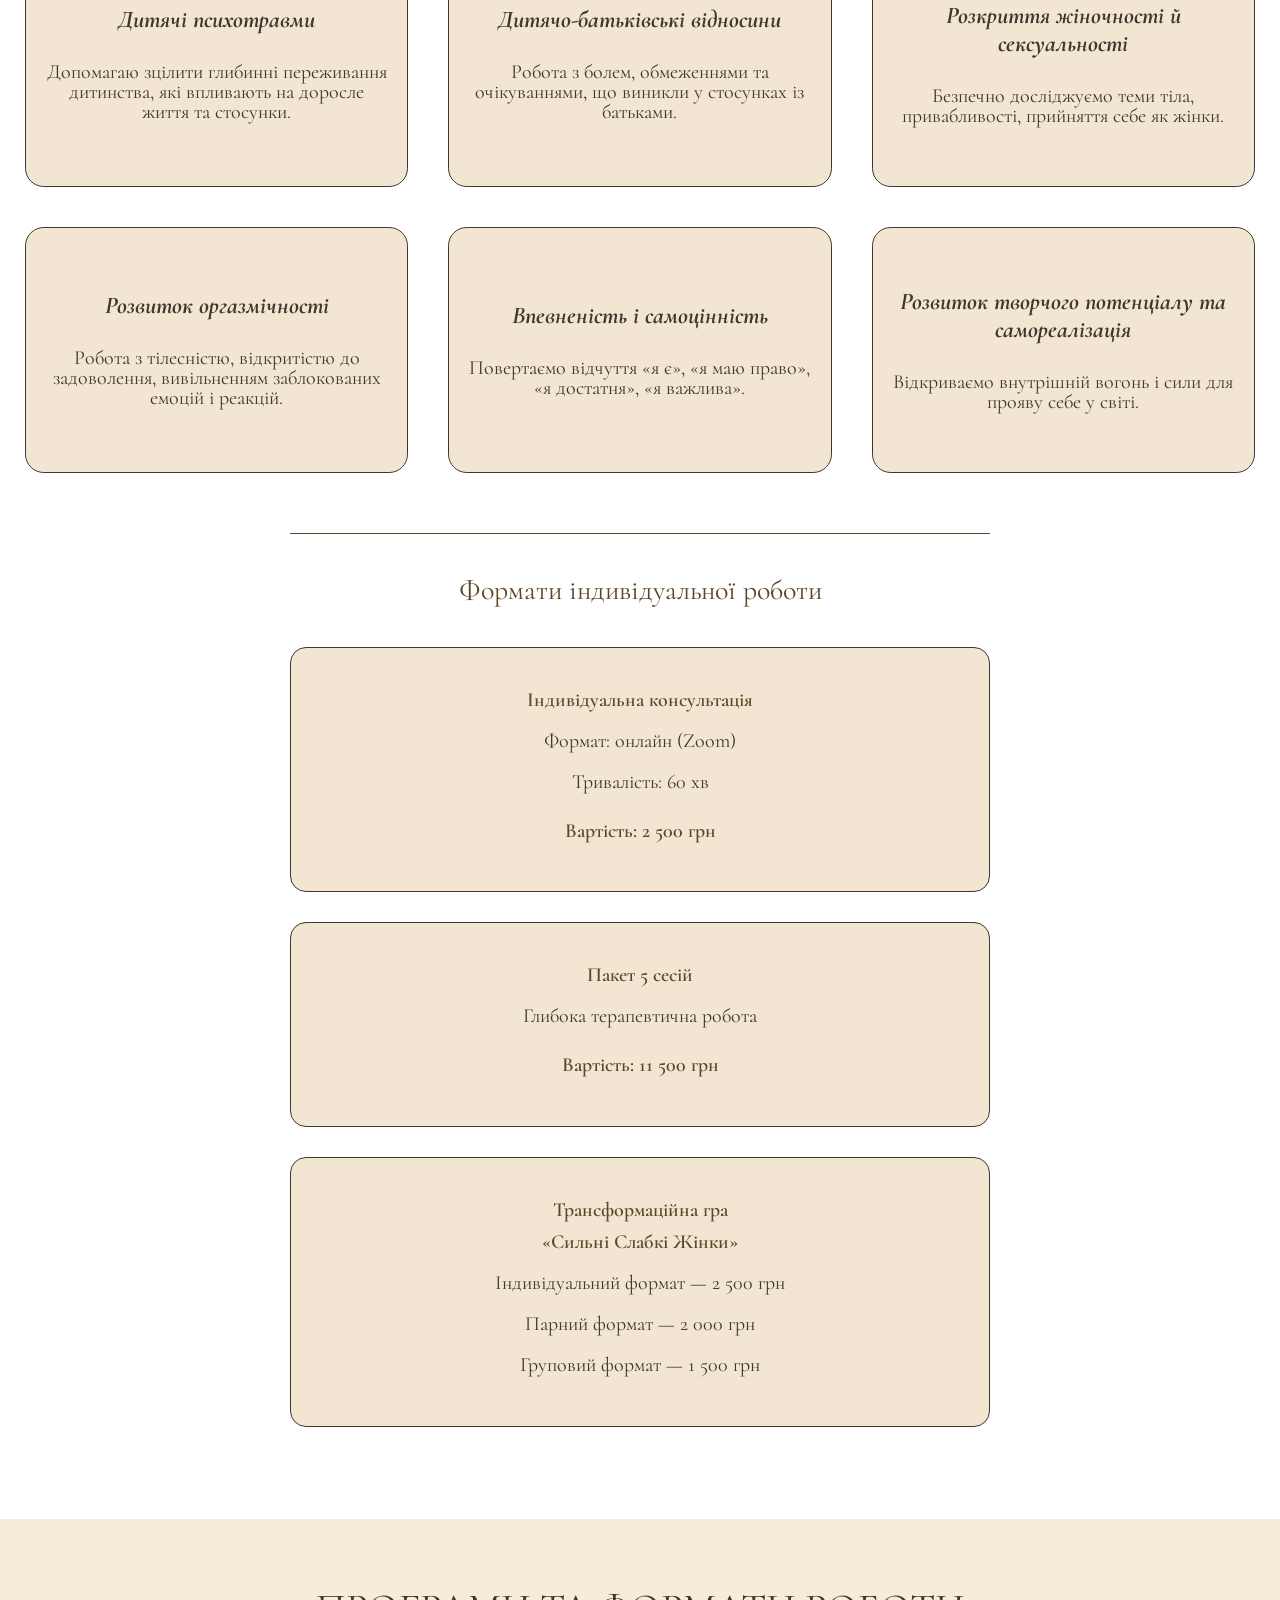
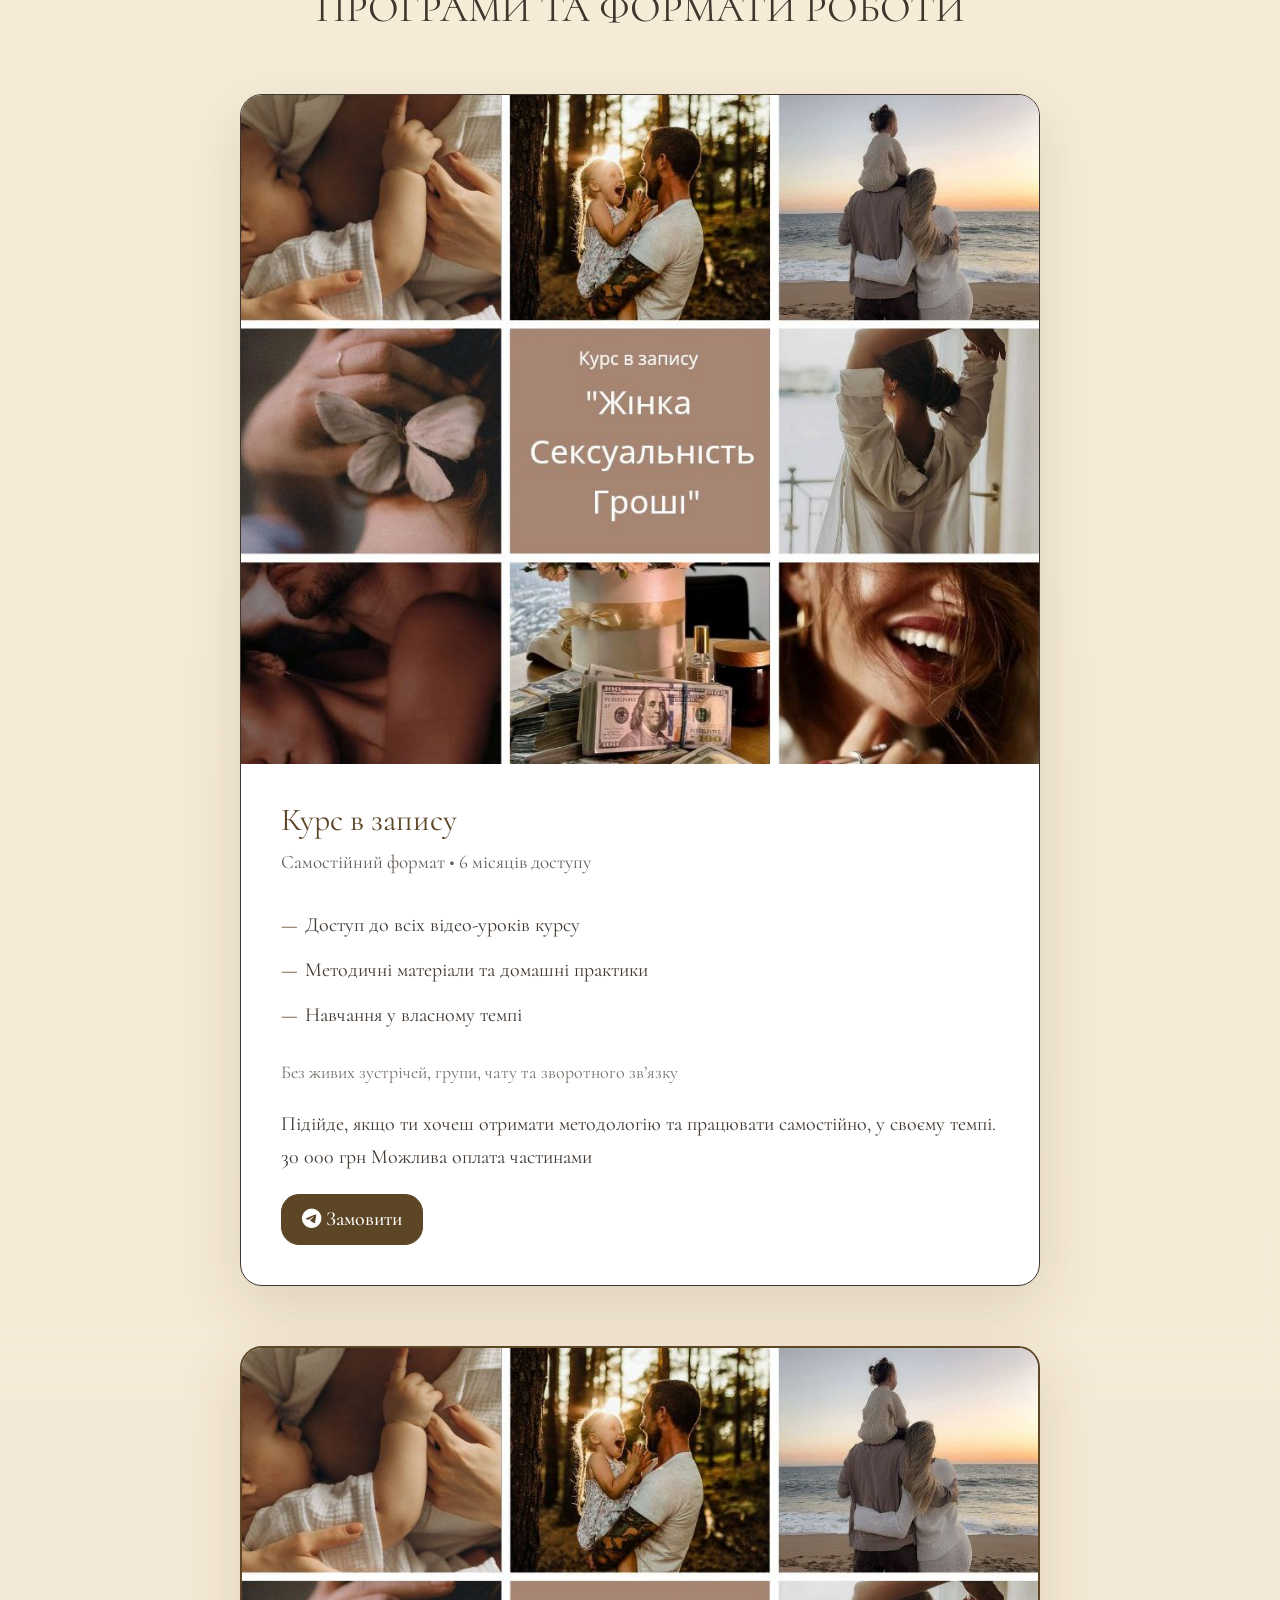
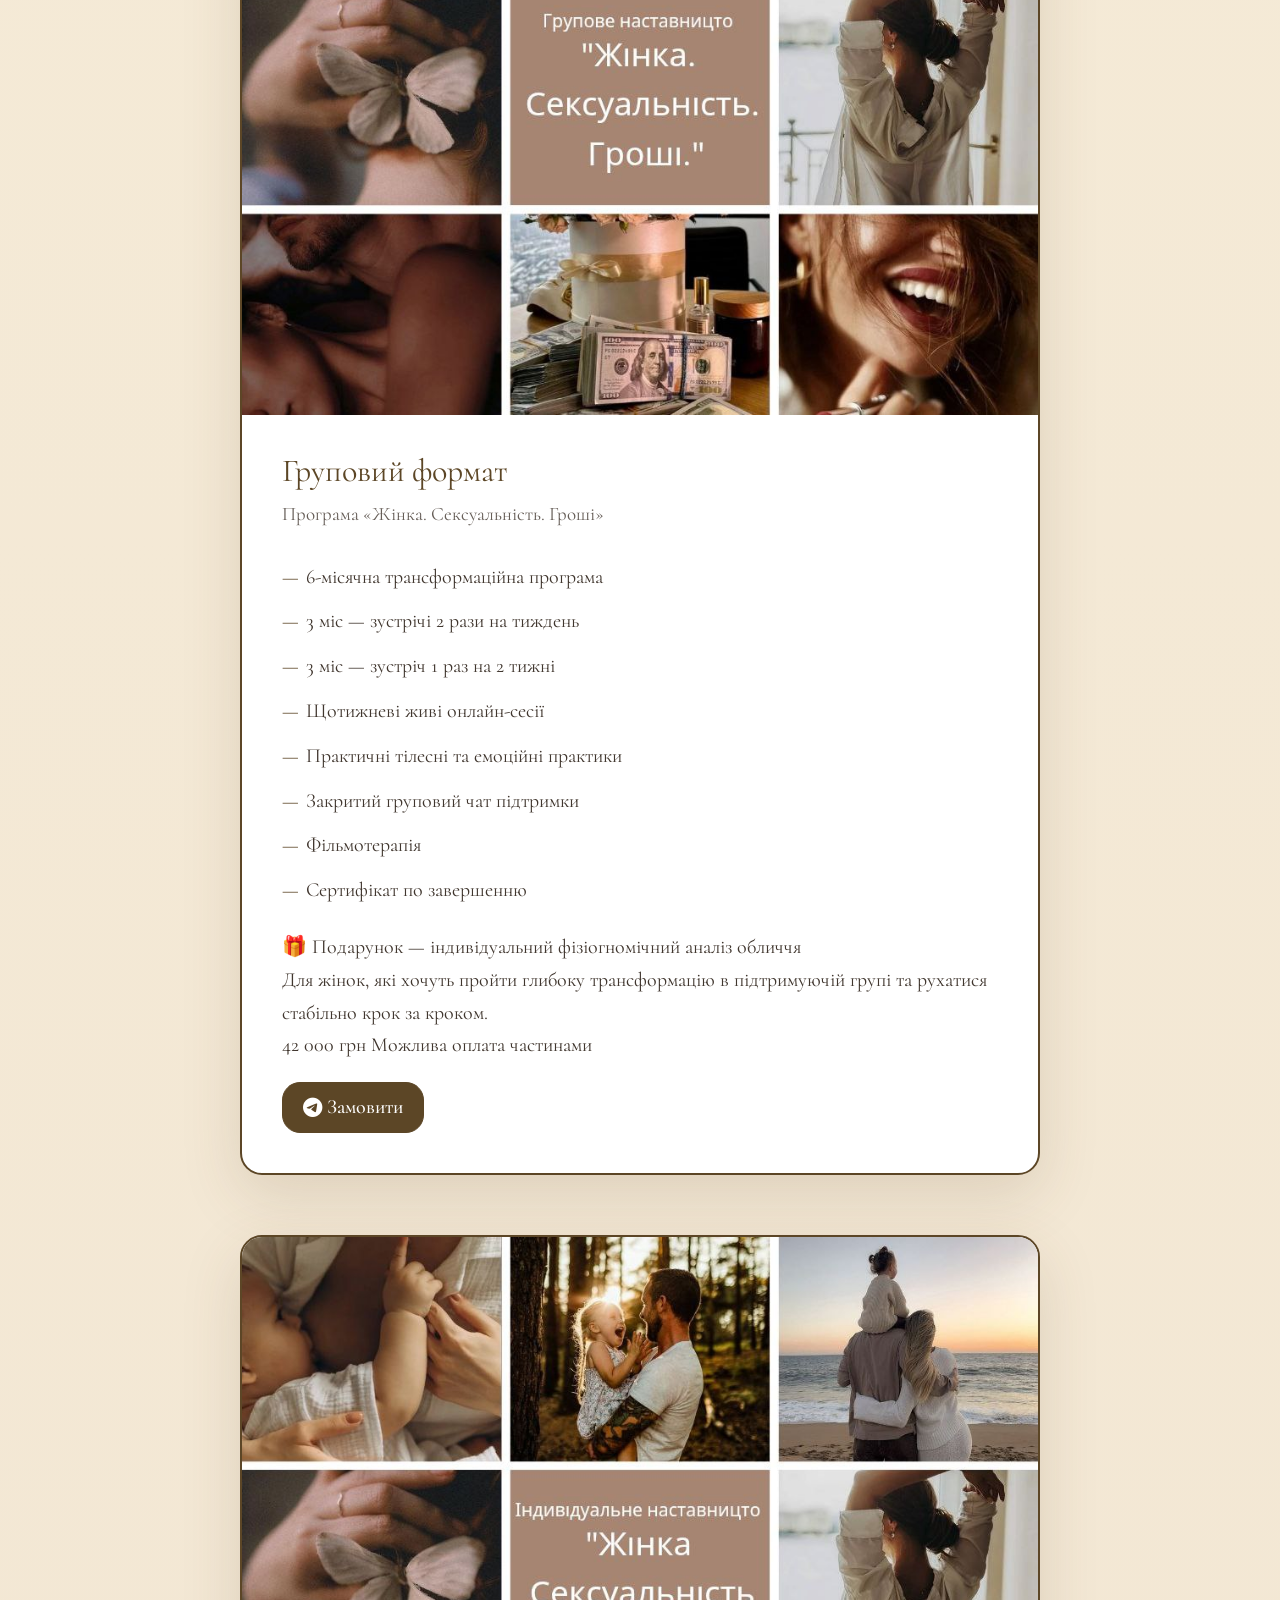
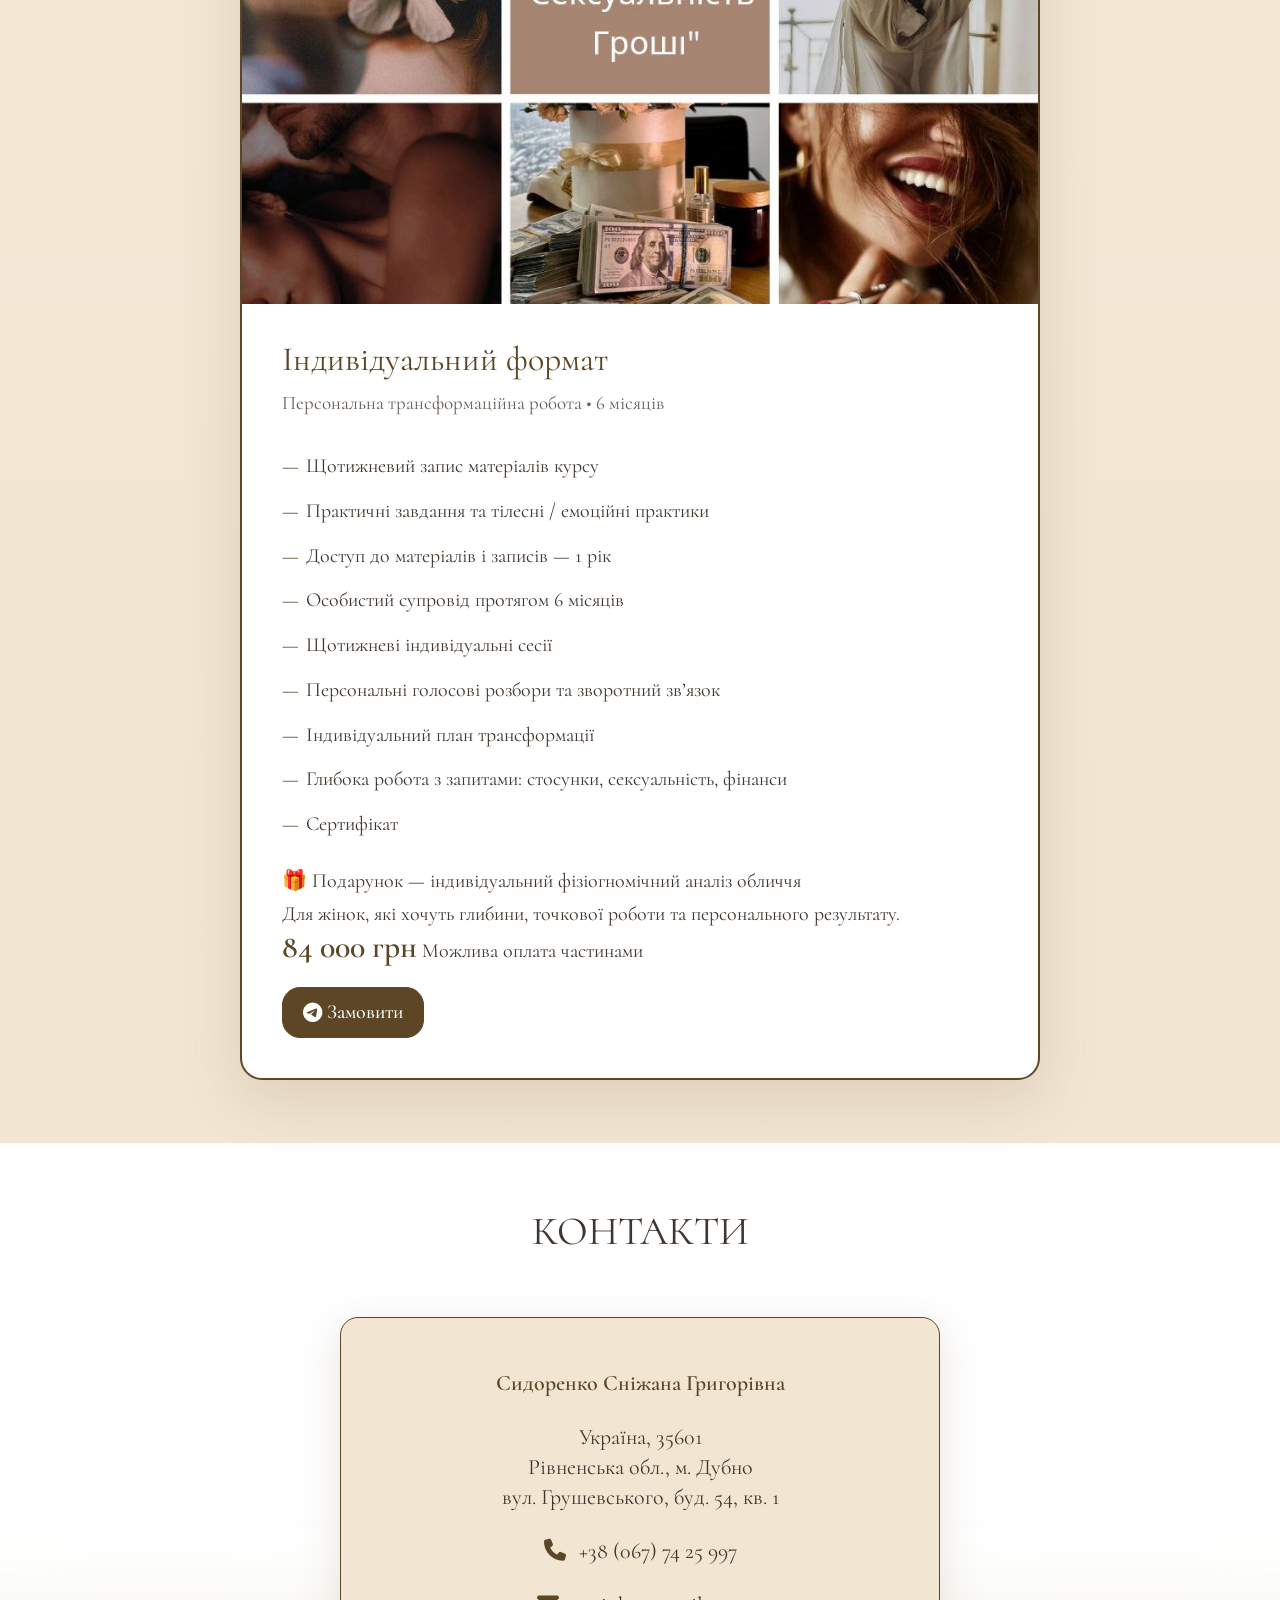
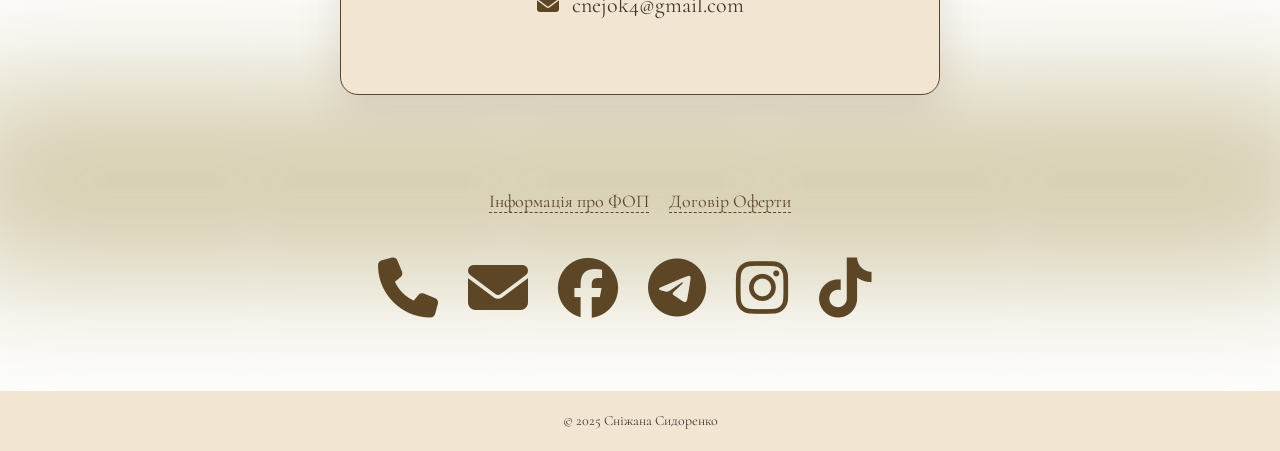
==== commit 9a1c4f4e: "Add files via upload" ====
--- a/index.html
+++ b/index.html
@@ -361,10 +361,15 @@
           </a>
         </p>
       </div>
-
-      <p class="fop-link">
-        <a href="#" id="openFop">Інформація про ФОП</a>
-      </p>
+      <div class="links">
+        <p class="fop-link">
+          <a href="#" id="openFop">Інформація про ФОП</a>
+        </p>
+
+        <p class="fop-link">
+          <a href="TermsAndConditions.html">Договір Оферти</a>
+        </p>
+      </div>
 
       <!-- Модальне вікно -->
       <div class="modal" id="fopModal">
--- a/style.css
+++ b/style.css
@@ -972,3 +972,11 @@
     font-size: 26px;
   }
 }
+
+.links {
+  display: flex;
+  align-items: center;
+  justify-content: center;
+  gap: 20px;
+  margin-bottom: 20px;
+}
